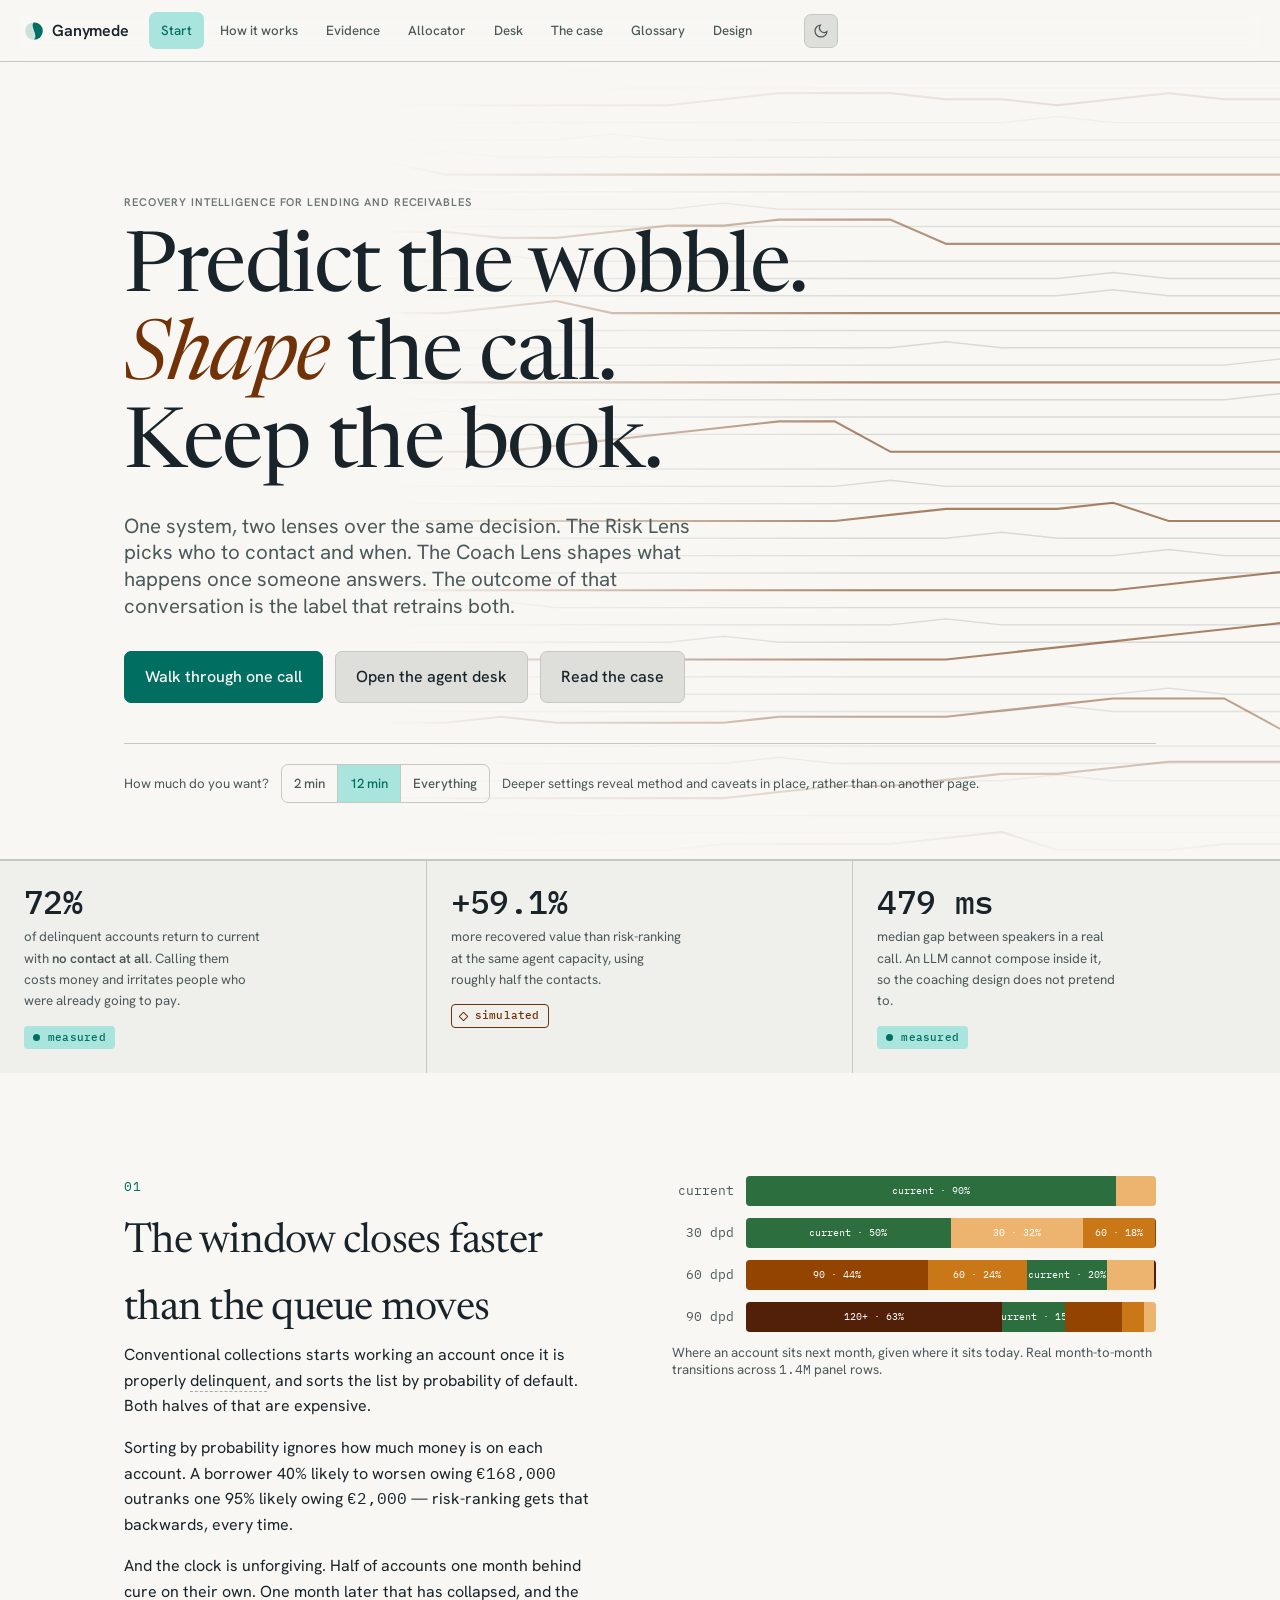
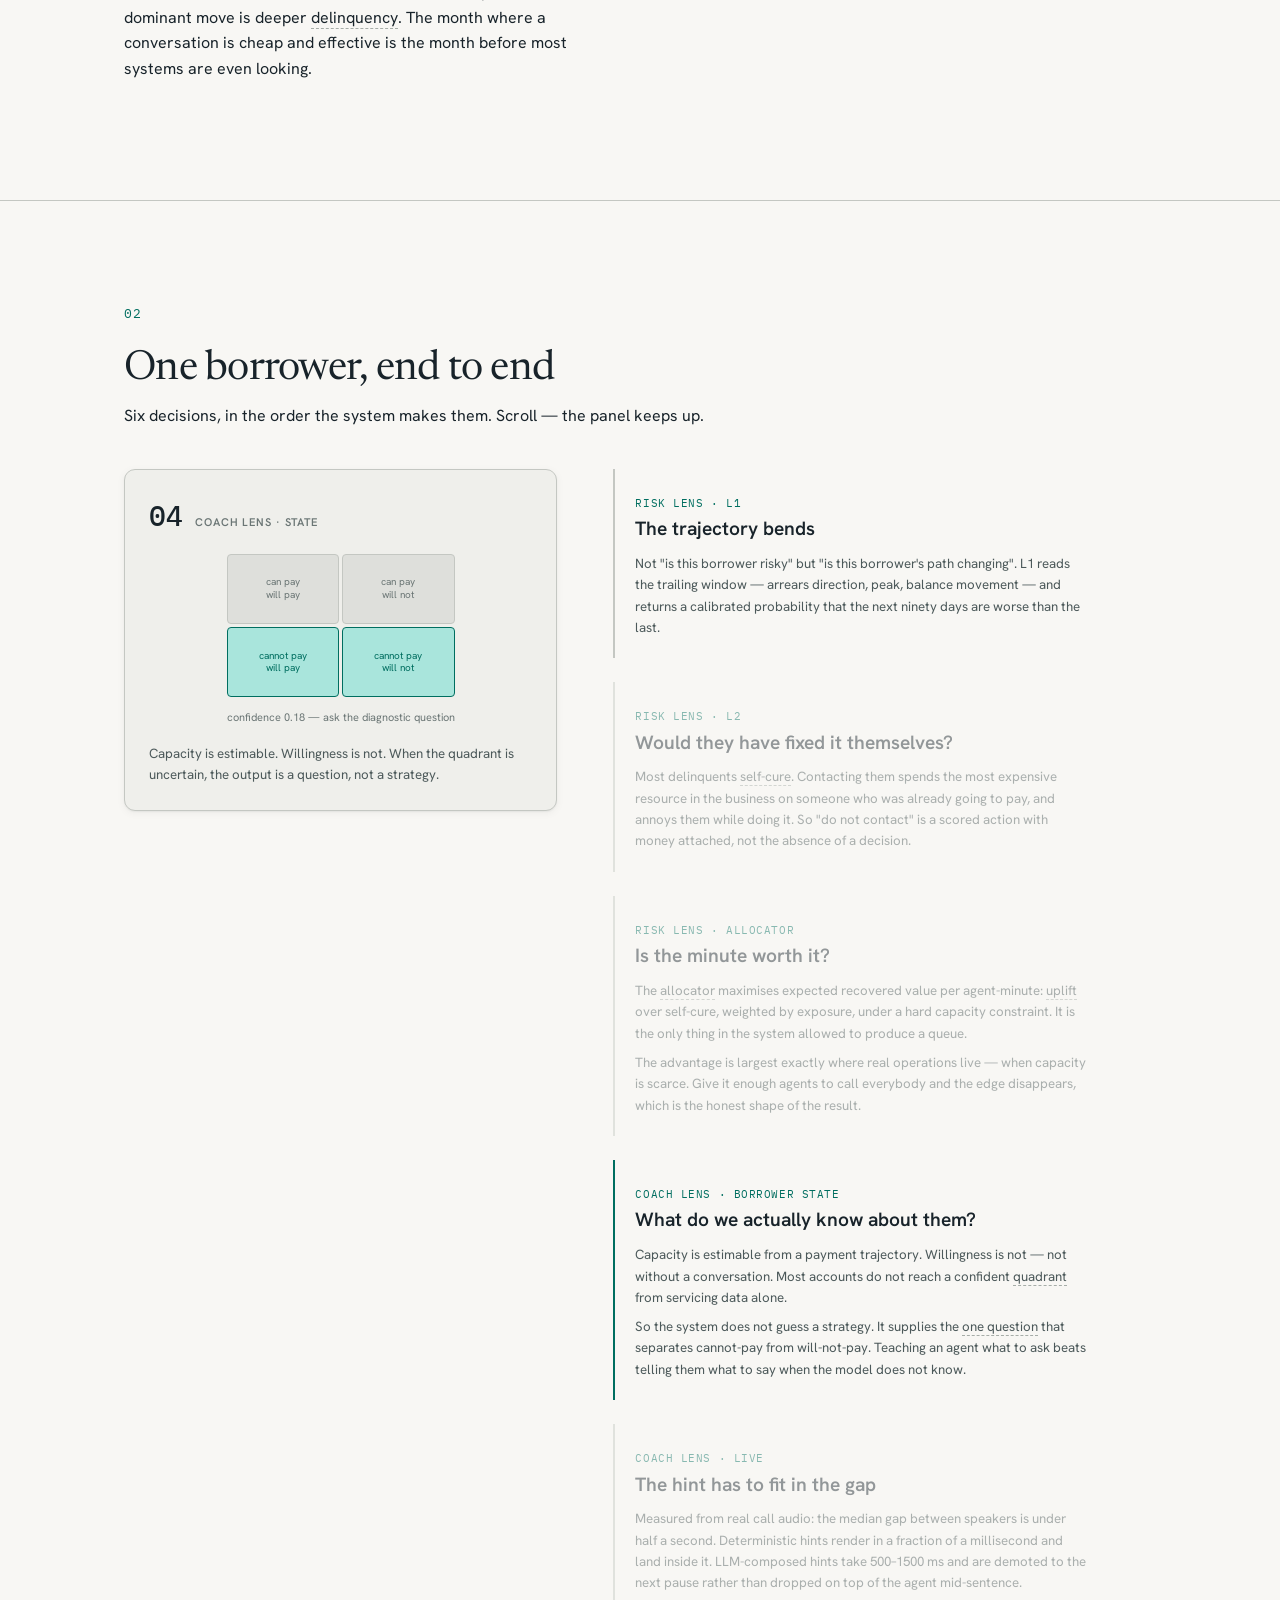
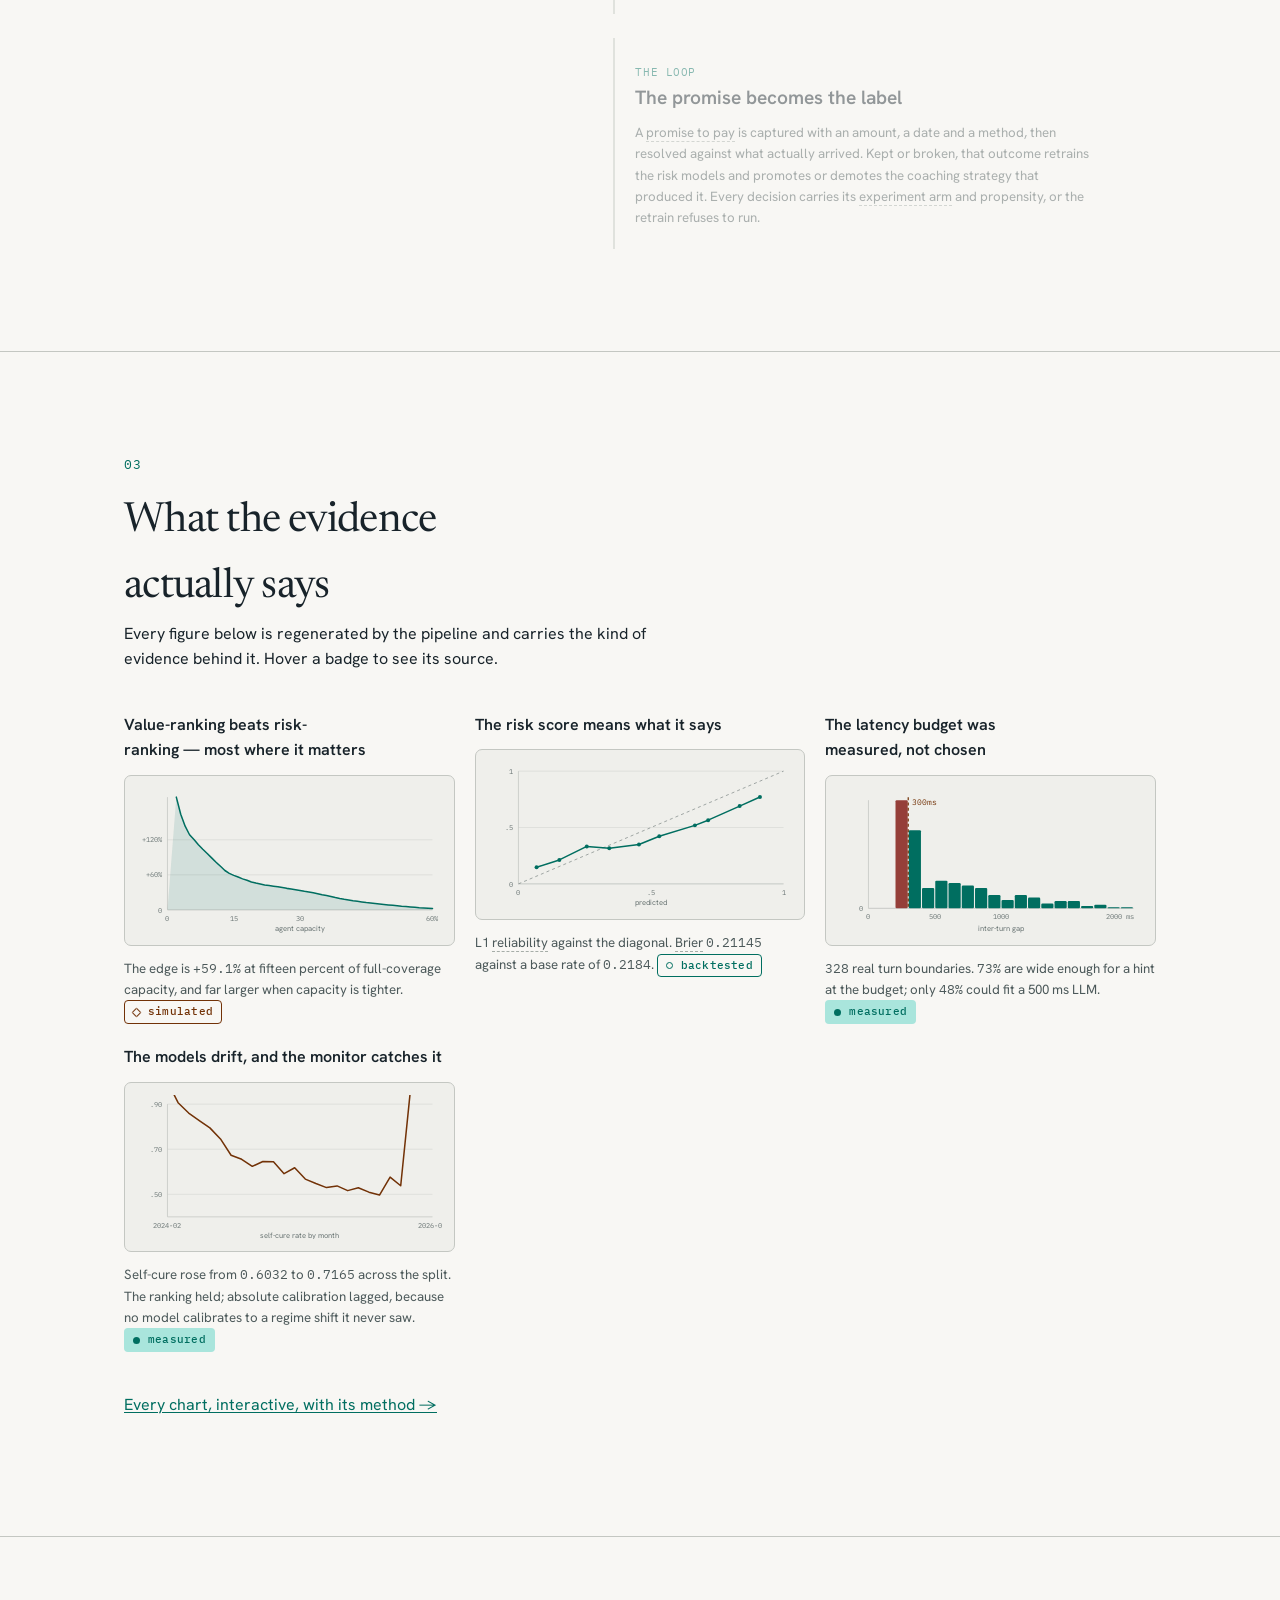
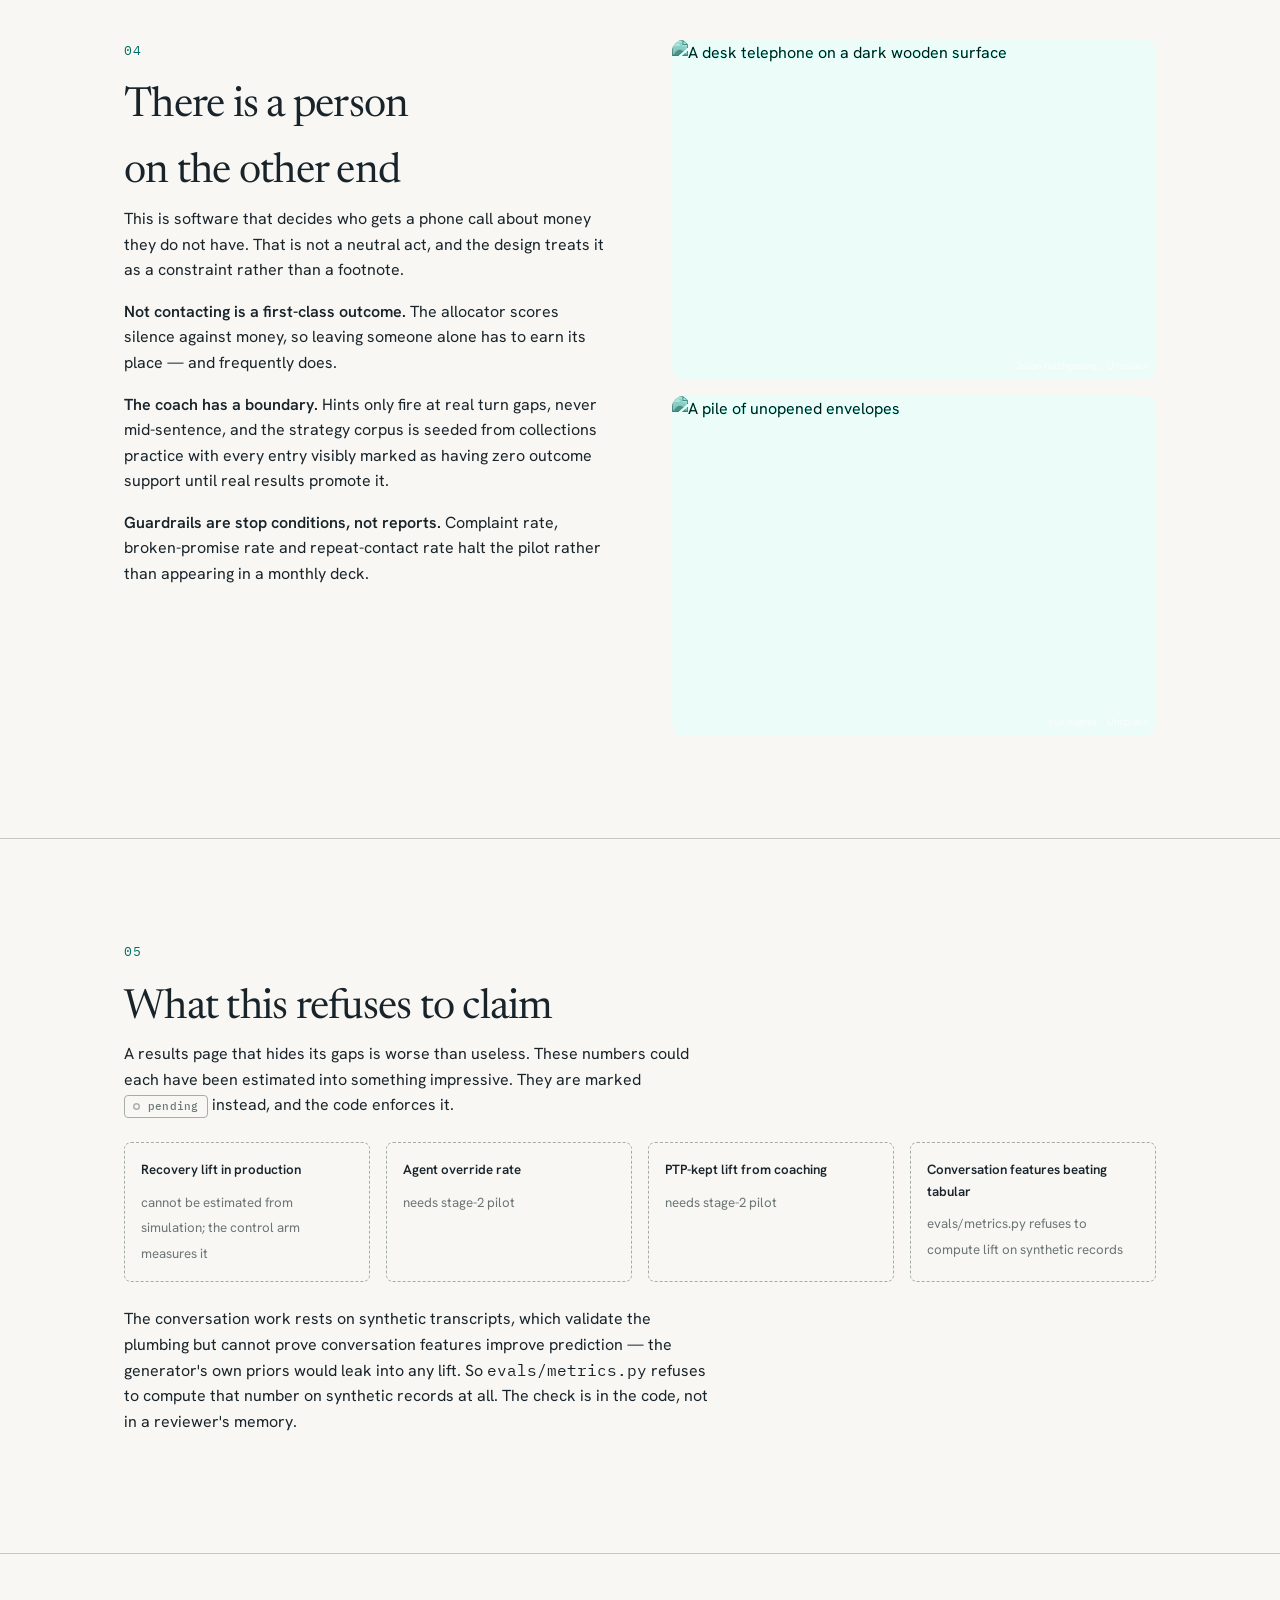
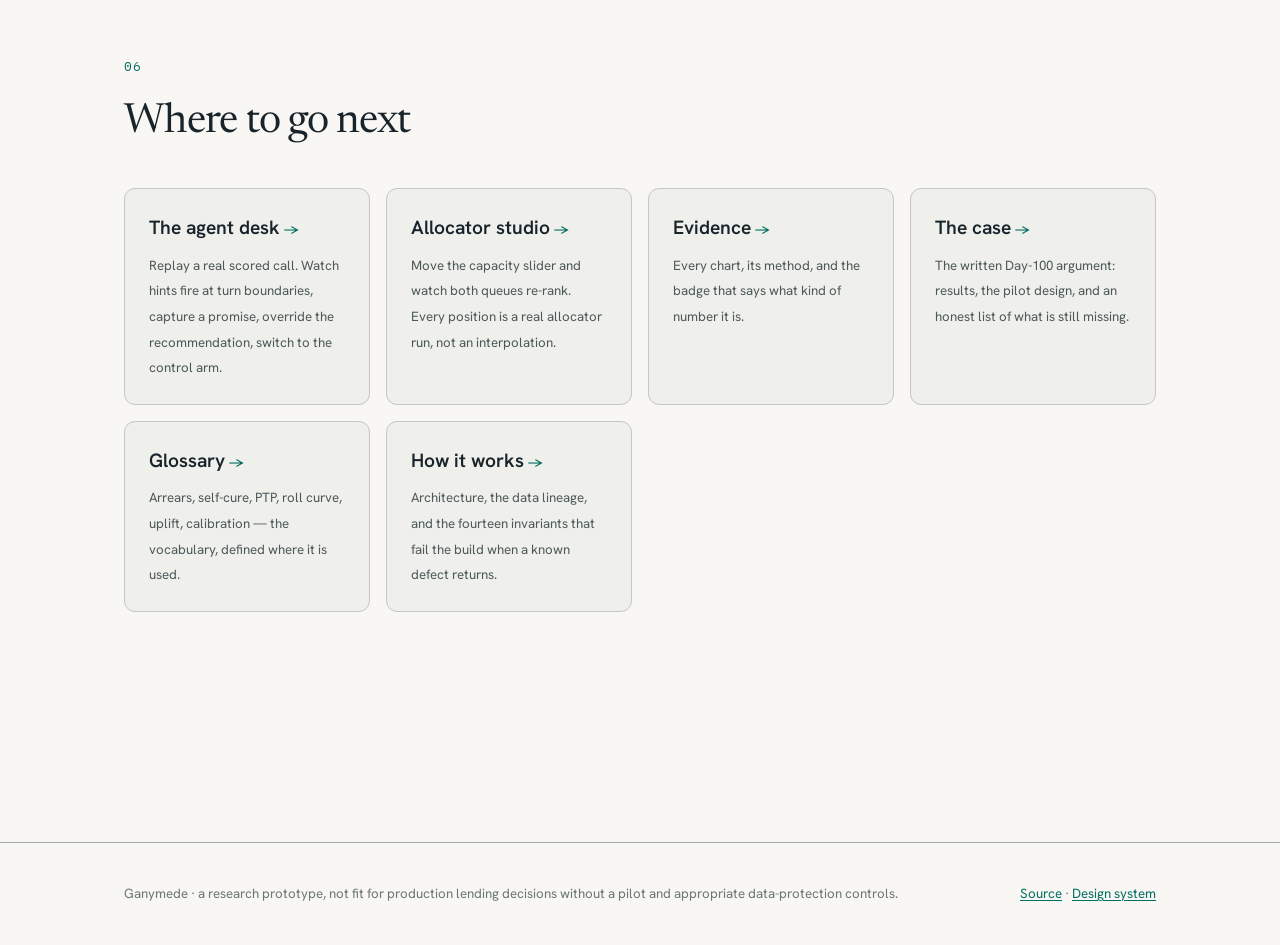
==== site/index.html @ f67271d8 "Build the home page and re-set the case on the system index.html is new: the argument, a six-step wa" ====
<!doctype html>
<html lang="en" data-depth="2">
<head>
<meta charset="utf-8">
<meta name="viewport" content="width=device-width,initial-scale=1">
<title>Ganymede — Recovery Intelligence</title>
<meta name="description" content="One system, two lenses over the same decision: which delinquent borrower to call, and what to say once the call starts. Every number on this site is generated by the pipeline and labelled with the evidence behind it.">
<link rel="icon" href="assets/logo/favicon.svg" type="image/svg+xml">
<meta property="og:title" content="Ganymede — Recovery Intelligence">
<meta property="og:description" content="Predict the wobble. Shape the call. Keep the book.">
<meta property="og:type" content="website">
<link rel="preconnect" href="https://fonts.googleapis.com">
<link rel="preconnect" href="https://fonts.gstatic.com" crossorigin>
<link rel="stylesheet" href="https://fonts.googleapis.com/css2?family=Hanken+Grotesk:wght@400;500;600;700&family=Newsreader:ital,wght@0,400;0,500;1,400&family=IBM+Plex+Mono:wght@400;500;600&display=swap">
<link rel="stylesheet" href="assets/tokens.css">
<link rel="stylesheet" href="assets/base.css">
<link rel="stylesheet" href="assets/components.css">
<script>
  try {
    var t = localStorage.getItem('gm-theme');
    if (t) document.documentElement.setAttribute('data-theme', t);
    var d = localStorage.getItem('gm-depth');
    if (d) document.documentElement.setAttribute('data-depth', d);
  } catch (e) {}
</script>
<style>
  /* ---- hero ------------------------------------------------------------ */
  .hero { position: relative; overflow: hidden; border-bottom: 1px solid var(--line); }
  .hero .field {
    position: absolute; inset: 0; pointer-events: none;
    /* The headline column stays clear: the field only resolves to the right of
       the text, and fades at both ends so it reads as ground, not as a chart. */
    mask-image:
      linear-gradient(to right, transparent 0%, transparent 30%, #000 68%, #000 100%),
      linear-gradient(to bottom, transparent 0%, #000 26%, #000 74%, transparent 100%);
    -webkit-mask-image:
      linear-gradient(to right, transparent 0%, transparent 30%, #000 68%, #000 100%),
      linear-gradient(to bottom, transparent 0%, #000 26%, #000 74%, transparent 100%);
    mask-composite: intersect;
    -webkit-mask-composite: source-in;
  }
  @media (max-width: 820px) {
    .hero .field {
      mask-image: linear-gradient(to bottom, transparent, #000 60%, transparent 100%);
      -webkit-mask-image: linear-gradient(to bottom, transparent, #000 60%, transparent 100%);
      opacity: .6;
    }
  }
  .hero .field svg { width: 100%; height: 100%; }
  .hero-inner {
    position: relative; max-width: 1080px; margin: 0 auto;
    padding: clamp(64px, 11vw, 132px) var(--s-6) var(--s-9);
  }
  .hero h1 {
    font-size: clamp(2.6rem, 7.2vw, 5.2rem); margin: var(--s-4) 0 var(--s-5);
    max-width: 15ch;
  }
  .hero .lede { font-size: clamp(1.05rem, 2vw, 1.28rem); max-width: 56ch; }
  .hero-cta { display: flex; gap: var(--s-3); flex-wrap: wrap; margin-top: var(--s-7); }
  .hero-cta .btn { padding: var(--s-3) var(--s-5); font-size: var(--fs-0); }

  .depthbar {
    display: flex; align-items: center; gap: var(--s-3); flex-wrap: wrap;
    margin-top: var(--s-8); padding-top: var(--s-5); border-top: 1px solid var(--line);
  }
  .depthbar span { font-size: var(--fs--1); color: var(--muted); }

  /* ---- figure strip ---------------------------------------------------- */
  .figstrip {
    display: grid; grid-template-columns: repeat(auto-fit, minmax(210px, 1fr));
    gap: 0; border-top: 1px solid var(--line); background: var(--surface);
  }
  .figstrip > div { padding: var(--s-6); border-right: 1px solid var(--line); }
  .figstrip > div:last-child { border-right: 0; }
  .figstrip b {
    display: block; font-family: var(--font-mono); font-size: var(--fs-4);
    font-weight: 500; letter-spacing: var(--tracking-tight); line-height: 1;
  }
  .figstrip .cap { display: block; font-size: var(--fs--1); color: var(--muted); margin-top: var(--s-2); max-width: 34ch; }
  .figstrip .slot { display: block; margin-top: var(--s-3); }
  .fig-pending { color: var(--faint); font-family: var(--font-ui) !important; font-size: var(--fs-1) !important; font-style: italic; }

  /* ---- sections -------------------------------------------------------- */
  .sec { padding: clamp(56px, 8vw, 104px) 0; border-bottom: 1px solid var(--line); }
  .sec-inner { max-width: 1080px; margin: 0 auto; padding-inline: var(--s-6); }
  .sec h2 {
    font-family: var(--font-display); font-weight: 400;
    font-size: clamp(1.9rem, 3.6vw, 2.6rem); letter-spacing: var(--tracking-tight);
    max-width: 20ch;
  }
  .sec .n {
    display: block; font-family: var(--font-mono); font-size: var(--fs--1);
    color: var(--signal); letter-spacing: .05em; margin-bottom: var(--s-3);
  }
  .two { display: grid; grid-template-columns: minmax(0,1fr) minmax(0,1fr); gap: clamp(24px, 5vw, 64px); align-items: start; }
  @media (max-width: 820px) { .two { grid-template-columns: 1fr; } }

  figure { margin: 0; }
  figcaption { font-size: var(--fs--1); color: var(--muted); margin-top: var(--s-3); line-height: var(--lh-snug); }

  /* ---- roll curve ------------------------------------------------------ */
  .roll { display: flex; flex-direction: column; gap: var(--s-3); }
  .rollrow { display: grid; grid-template-columns: 62px 1fr; gap: var(--s-3); align-items: center; }
  .rollrow .lab { font-family: var(--font-mono); font-size: var(--fs--1); color: var(--muted); text-align: right; }
  .rollbar { display: flex; height: 30px; border-radius: var(--r-1); overflow: hidden; background: var(--surface-2); }
  .rollbar i {
    display: flex; align-items: center; justify-content: center;
    font-family: var(--font-mono); font-size: 10px; font-style: normal; color: #fff;
    min-width: 0; overflow: hidden; white-space: nowrap;
  }

  /* ---- walkthrough ----------------------------------------------------- */
  .walk { display: grid; grid-template-columns: minmax(0, 42%) minmax(0, 58%); gap: clamp(24px, 5vw, 56px); align-items: start; }
  @media (max-width: 900px) { .walk { grid-template-columns: 1fr; } }
  .walk-steps { display: flex; flex-direction: column; gap: var(--s-6); }
  .step {
    border-left: 2px solid var(--line); padding: var(--s-5) 0 var(--s-5) var(--s-5);
    opacity: .45; transition: opacity var(--dur) var(--ease-out), border-color var(--dur) var(--ease-out);
  }
  .step[data-active] { opacity: 1; border-left-color: var(--signal); }
  .step h3 { font-size: var(--fs-1); font-weight: 600; margin-bottom: var(--s-2); }
  .step .who { font-family: var(--font-mono); font-size: var(--fs--2); color: var(--signal); letter-spacing: .05em; text-transform: uppercase; }
  .step p { margin: var(--s-2) 0 0; font-size: var(--fs--1); color: var(--muted); }

  .walk-stage { position: sticky; top: 84px; }
  @media (max-width: 900px) { .walk-stage { position: static; margin-bottom: var(--s-6); } }
  .stagecard {
    background: var(--surface); border: 1px solid var(--line); border-radius: var(--r-3);
    padding: var(--s-6); min-height: 330px; box-shadow: var(--shadow-2);
    display: flex; flex-direction: column; gap: var(--s-4);
  }
  .stagecard .head { display: flex; align-items: baseline; gap: var(--s-3); }
  .stagecard .head b { font-family: var(--font-mono); font-size: var(--fs-3); font-weight: 500; }
  .stagecard .body { font-size: var(--fs--1); color: var(--muted); line-height: var(--lh-normal); }
  .stagevis { flex: 1; display: flex; align-items: center; justify-content: center; min-height: 130px; }

  .quad { display: grid; grid-template-columns: repeat(2, 1fr); gap: 3px; width: 100%; max-width: 260px; }
  .quad div {
    aspect-ratio: 1.6; border-radius: var(--r-1); background: var(--surface-2);
    border: 1px solid var(--line); display: flex; align-items: center; justify-content: center;
    font-size: 10px; color: var(--faint); text-align: center; padding: 4px; line-height: 1.25;
  }
  .quad div.lit { border-color: var(--signal); color: var(--signal); background: var(--signal-quiet); }

  .hintdemo { width: 100%; }
  .hintdemo .bar { height: 8px; border-radius: 99px; background: var(--surface-2); overflow: hidden; display: flex; }
  .hintdemo .bar i { display: block; height: 100%; }
  .hintdemo .legend { display: flex; justify-content: space-between; font-family: var(--font-mono); font-size: 10px; color: var(--faint); margin-top: 6px; }

  /* ---- evidence cards -------------------------------------------------- */
  .findings { display: grid; grid-template-columns: repeat(auto-fit, minmax(290px, 1fr)); gap: var(--s-5); margin-top: var(--s-8); }
  .finding { display: flex; flex-direction: column; gap: var(--s-3); }
  .finding h3 { font-size: var(--fs-0); font-weight: 600; }
  .finding p { font-size: var(--fs--1); color: var(--muted); margin: 0; }
  .finding .viz { background: var(--surface); border: 1px solid var(--line); border-radius: var(--r-2); padding: var(--s-3); }

  /* ---- photo bands ----------------------------------------------------- */
  .band { position: relative; overflow: hidden; border-radius: var(--r-3); }
  .band img { width: 100%; height: clamp(200px, 32vw, 340px); object-fit: cover; filter: grayscale(1) contrast(1.12) brightness(.82); }
  .band::after {
    content: ""; position: absolute; inset: 0; background: var(--signal);
    mix-blend-mode: color; opacity: .62; pointer-events: none;
  }
  .band .cred {
    position: absolute; right: 8px; bottom: 6px; z-index: 2;
    font-size: 10px; color: rgba(255,255,255,.72); text-decoration: none;
  }
  .band .cred:hover { color: #fff; }

  /* ---- pending table --------------------------------------------------- */
  .pending-list { display: grid; grid-template-columns: repeat(auto-fit, minmax(240px, 1fr)); gap: var(--s-4); margin-top: var(--s-6); }
  .pending-list div {
    border: 1px dashed var(--line-strong); border-radius: var(--r-2); padding: var(--s-4);
  }
  .pending-list b { display: block; font-size: var(--fs--1); font-weight: 600; margin-bottom: var(--s-2); }
  .pending-list span { font-size: var(--fs--1); color: var(--faint); }

  /* ---- exits ----------------------------------------------------------- */
  .exits { display: grid; grid-template-columns: repeat(auto-fit, minmax(230px, 1fr)); gap: var(--s-4); }
  .exit {
    display: block; text-decoration: none; color: inherit;
    border: 1px solid var(--line); border-radius: var(--r-3); padding: var(--s-6);
    background: var(--surface);
    transition: border-color var(--dur-fast) var(--ease-out), transform var(--dur-fast) var(--ease-out);
  }
  .exit:hover { border-color: var(--signal); transform: translateY(-2px); }
  .exit b { display: block; font-size: var(--fs-1); font-weight: 600; margin-bottom: var(--s-2); }
  .exit span { font-size: var(--fs--1); color: var(--muted); }
  .exit .arrow { color: var(--signal); margin-left: 4px; }
</style>
</head>
<body>
<a class="skip" href="#main">Skip to content</a>

<nav class="topnav">
  <a class="brand" href="index.html">
    <svg viewBox="0 0 32 32" aria-hidden="true" style="color:var(--signal)">
      <defs><clipPath id="nav-d"><circle cx="16" cy="16" r="14"/></clipPath></defs>
      <circle cx="16" cy="16" r="14" fill="currentColor" opacity=".18"/>
      <path d="M16 2C8.4 8.6 23.6 21.4 16 30L31 30L31 2Z" clip-path="url(#nav-d)" fill="currentColor"/>
    </svg>
    Ganymede
  </a>
  <div class="navlinks">
    <a href="index.html">Start</a>
    <a href="system.html">How it works</a>
    <a href="evidence.html">Evidence</a>
    <a href="queue.html">Allocator</a>
    <a href="desk.html">Desk</a>
    <a href="case.html">The case</a>
    <a href="glossary.html">Glossary</a>
    <a href="design.html">Design</a>
  </div>
  <span class="spacer"></span>
  <button class="themebtn" data-theme-btn aria-label="Toggle theme">
    <svg viewBox="0 0 24 24" fill="none" stroke="currentColor" stroke-width="1.8" aria-hidden="true">
      <path d="M21 12.8A9 9 0 1 1 11.2 3a7 7 0 0 0 9.8 9.8Z"/>
    </svg>
  </button>
  <button class="themebtn navtoggle" data-nav-toggle aria-expanded="false" aria-label="Open menu">
    <svg viewBox="0 0 24 24" fill="none" stroke="currentColor" stroke-width="1.9" aria-hidden="true">
      <path d="M4 7h16M4 12h16M4 17h16"/>
    </svg>
  </button>
</nav>

<main id="main">

<!-- ==================== HERO ==================== -->
<header class="hero">
  <div class="field" id="field"></div>
  <div class="hero-inner">
    <p class="eyebrow">Recovery intelligence for lending and receivables</p>
    <h1 class="display">Predict the wobble. <em>Shape</em> the call. Keep the book.</h1>
    <p class="lede">One system, two lenses over the same decision. The Risk Lens picks who to
      contact and when. The Coach Lens shapes what happens once someone answers. The outcome of
      that conversation is the label that retrains both.</p>

    <div class="hero-cta">
      <a class="btn btn-primary" href="#walkthrough">Walk through one call</a>
      <a class="btn" href="desk.html">Open the agent desk</a>
      <a class="btn" href="case.html">Read the case</a>
    </div>

    <div class="depthbar">
      <span>How much do you want?</span>
      <div class="seg" role="group" aria-label="Reading depth">
        <button data-depth-btn="1" aria-pressed="false">2 min</button>
        <button data-depth-btn="2" aria-pressed="true">12 min</button>
        <button data-depth-btn="3" aria-pressed="false">Everything</button>
      </div>
      <span data-tier="2">Deeper settings reveal method and caveats in place, rather than on another page.</span>
    </div>
  </div>
</header>

<div class="figstrip">
  <div>
    <b data-fig="risk:models.L2_selfcure.base_rate" data-fig-format="pct01">—</b>
    <span class="cap">of delinquent accounts return to current with <strong>no contact at all</strong>.
      Calling them costs money and irritates people who were already going to pay.</span>
    <span class="slot" data-badge-slot></span>
  </div>
  <div>
    <b data-fig="allocator:headline.lift_pct" data-fig-format="signed">—</b>
    <span class="cap">more recovered value than risk-ranking at the same agent capacity,
      using roughly half the contacts.</span>
    <span class="slot" data-badge-slot></span>
  </div>
  <div>
    <b data-fig="audio:gap_p50_ms" data-fig-format="ms">—</b>
    <span class="cap">median gap between speakers in a real call. An LLM cannot compose inside it,
      so the coaching design does not pretend to.</span>
    <span class="slot" data-badge-slot></span>
  </div>
</div>

<!-- ==================== 01 PROBLEM ==================== -->
<section class="sec">
  <div class="sec-inner">
    <div class="two">
      <div>
        <h2><span class="n">01</span>The window closes faster than the queue moves</h2>
        <p>Conventional collections starts working an account once it is properly
          <span data-term="delinquency-bucket">delinquent</span>, and sorts the list by
          probability of default. Both halves of that are expensive.</p>
        <p>Sorting by probability ignores how much money is on each account. A borrower 40%
          likely to worsen owing <span class="mono">€168,000</span> outranks one 95% likely owing
          <span class="mono">€2,000</span> — risk-ranking gets that backwards, every time.</p>
        <p data-tier="2">And the clock is unforgiving. Half of accounts one month behind cure on
          their own. One month later that has collapsed, and the dominant move is deeper
          <span data-term="roll-curve">delinquency</span>. The month where a conversation is cheap
          and effective is the month before most systems are even looking.</p>
        <p data-tier="3">These transition rates are computed from the panel directly — every
          month-to-month move of every loan, not a published industry average.</p>
      </div>
      <figure>
        <div class="roll" id="roll"></div>
        <figcaption>Where an account sits next month, given where it sits today.
          Real month-to-month transitions across
          <span class="mono" data-fig="panel:rows" data-fig-format="compact" data-fig-badge="off">—</span>
          panel rows. <span data-badge-slot></span></figcaption>
      </figure>
    </div>
  </div>
</section>

<!-- ==================== 02 WALKTHROUGH ==================== -->
<section class="sec" id="walkthrough">
  <div class="sec-inner">
    <span class="n">02</span>
    <h2>One borrower, end to end</h2>
    <p style="margin-bottom:var(--s-8)">Six decisions, in the order the system makes them.
      Scroll — the panel keeps up.</p>

    <div class="walk">
      <div class="walk-stage">
        <div class="stagecard" id="stage">
          <div class="head"><b id="stageNum">01</b><span class="eyebrow" id="stageLens">risk lens</span></div>
          <div class="stagevis" id="stageVis"></div>
          <div class="body" id="stageBody"></div>
        </div>
      </div>

      <div class="walk-steps" id="steps">
        <article class="step" data-step="0">
          <span class="who">Risk Lens · L1</span>
          <h3>The trajectory bends</h3>
          <p>Not "is this borrower risky" but "is this borrower's path changing". L1 reads the
            trailing window — arrears direction, peak, balance movement — and returns a calibrated
            probability that the next ninety days are worse than the last.</p>
          <p data-tier="3">Calibration, not ranking, is the gate: an agent reads the number and
            acts on its face value, so a model that ranks perfectly and is badly calibrated is
            worse than useless here.</p>
        </article>

        <article class="step" data-step="1">
          <span class="who">Risk Lens · L2</span>
          <h3>Would they have fixed it themselves?</h3>
          <p>Most delinquents <span data-term="self-cure">self-cure</span>. Contacting them spends
            the most expensive resource in the business on someone who was already going to pay,
            and annoys them while doing it. So "do not contact" is a scored action with money
            attached, not the absence of a decision.</p>
        </article>

        <article class="step" data-step="2">
          <span class="who">Risk Lens · allocator</span>
          <h3>Is the minute worth it?</h3>
          <p>The <span data-term="allocator">allocator</span> maximises expected recovered value
            per agent-minute: <span data-term="uplift">uplift</span> over self-cure, weighted by
            exposure, under a hard capacity constraint. It is the only thing in the system allowed
            to produce a queue.</p>
          <p data-tier="2">The advantage is largest exactly where real operations live — when
            capacity is scarce. Give it enough agents to call everybody and the edge disappears,
            which is the honest shape of the result.</p>
        </article>

        <article class="step" data-step="3">
          <span class="who">Coach Lens · borrower state</span>
          <h3>What do we actually know about them?</h3>
          <p>Capacity is estimable from a payment trajectory. Willingness is not — not without a
            conversation. Most accounts do not reach a confident
            <span data-term="capacity-willingness">quadrant</span> from servicing data alone.</p>
          <p data-tier="2">So the system does not guess a strategy. It supplies the
            <span data-term="diagnostic-question">one question</span> that separates cannot-pay
            from will-not-pay. Teaching an agent what to ask beats telling them what to say when
            the model does not know.</p>
        </article>

        <article class="step" data-step="4">
          <span class="who">Coach Lens · live</span>
          <h3>The hint has to fit in the gap</h3>
          <p>Measured from real call audio: the median gap between speakers is under half a
            second. Deterministic hints render in a fraction of a millisecond and land inside it.
            LLM-composed hints take 500–1500 ms and are demoted to the next pause rather than
            dropped on top of the agent mid-sentence.</p>
          <p data-tier="3">The <span data-term="two-tier-hint">two-tier design</span> is not an
            architectural preference. It is what the gap distribution permits.</p>
        </article>

        <article class="step" data-step="5">
          <span class="who">The loop</span>
          <h3>The promise becomes the label</h3>
          <p>A <span data-term="ptp">promise to pay</span> is captured with an amount, a date and
            a method, then resolved against what actually arrived. Kept or broken, that outcome
            retrains the risk models and promotes or demotes the coaching strategy that produced
            it. Every decision carries its <span data-term="experiment-arm">experiment arm</span>
            and propensity, or the retrain refuses to run.</p>
        </article>
      </div>
    </div>
  </div>
</section>

<!-- ==================== 03 EVIDENCE ==================== -->
<section class="sec">
  <div class="sec-inner">
    <span class="n">03</span>
    <h2>What the evidence actually says</h2>
    <p>Every figure below is regenerated by the pipeline and carries the kind of evidence behind
      it. Hover a badge to see its source.</p>

    <div class="findings">
      <div class="finding">
        <h3>Value-ranking beats risk-ranking — most where it matters</h3>
        <div class="viz" id="vizFrontier"></div>
        <p>The edge is <span class="mono" data-fig="allocator:headline.lift_pct" data-fig-format="signed">—</span>
          at fifteen percent of full-coverage capacity, and far larger when capacity is tighter.
          <span data-badge-slot></span></p>
      </div>

      <div class="finding">
        <h3>The risk score means what it says</h3>
        <div class="viz" id="vizReliability"></div>
        <p>L1 <span data-term="calibration">reliability</span> against the diagonal.
          <span data-term="brier">Brier</span>
          <span class="mono" data-fig="risk:models.L1_trajectory.brier">—</span>
          against a base rate of
          <span class="mono" data-fig="risk:models.L1_trajectory.brier_base" data-fig-badge="off">—</span>.
          <span data-badge-slot></span></p>
      </div>

      <div class="finding">
        <h3>The latency budget was measured, not chosen</h3>
        <div class="viz" id="vizGaps"></div>
        <p><span class="mono" data-fig="audio:n_gaps">—</span> real turn
          boundaries. <span class="mono" data-fig="audio:share_gaps_fitting_budget" data-fig-format="pct01" data-fig-badge="off">—</span>
          are wide enough for a hint at the budget; only
          <span class="mono" data-fig="audio:share_gaps_fitting_llm" data-fig-format="pct01" data-fig-badge="off">—</span>
          could fit a 500 ms LLM. <span data-badge-slot></span></p>
      </div>

      <div class="finding">
        <h3>The models drift, and the monitor catches it</h3>
        <div class="viz" id="vizDrift"></div>
        <p>Self-cure rose from
          <span class="mono" data-fig="risk:drift.self_cure_train">—</span> to
          <span class="mono" data-fig="risk:drift.self_cure_test" data-fig-badge="off">—</span>
          across the split. The ranking held; absolute calibration lagged, because no model
          calibrates to a regime shift it never saw. <span data-badge-slot></span></p>
      </div>
    </div>

    <p style="margin-top:var(--s-8)"><a href="evidence.html">Every chart, interactive, with its
      method &rarr;</a></p>
  </div>
</section>

<!-- ==================== 04 HUMAN ==================== -->
<section class="sec">
  <div class="sec-inner">
    <div class="two">
      <div>
        <h2><span class="n">04</span>There is a person on the other end</h2>
        <p>This is software that decides who gets a phone call about money they do not have. That
          is not a neutral act, and the design treats it as a constraint rather than a footnote.</p>
        <p><strong>Not contacting is a first-class outcome.</strong> The allocator scores silence
          against money, so leaving someone alone has to earn its place — and frequently does.</p>
        <p data-tier="2"><strong>The coach has a boundary.</strong> Hints only fire at real turn
          gaps, never mid-sentence, and the strategy corpus is seeded from collections practice
          with every entry visibly marked as having zero outcome support until real results
          promote it.</p>
        <p data-tier="2"><strong>Guardrails are stop conditions, not reports.</strong> Complaint
          rate, broken-promise rate and repeat-contact rate halt the pilot rather than appearing
          in a monthly deck.</p>
      </div>
      <div class="stack" style="--flow:var(--s-4)">
        <figure class="band">
          <img loading="lazy" alt="A desk telephone on a dark wooden surface"
               src="https://images.unsplash.com/photo-1587560699334-bea93391dcef?crop=entropy&cs=tinysrgb&fit=max&fm=jpg&q=80&w=1080">
          <a class="cred" href="https://unsplash.com/photos/Dkn8-zPIbwo" target="_blank" rel="noopener">Julian Hochgesang / Unsplash</a>
        </figure>
        <figure class="band" data-tier="2">
          <img loading="lazy" alt="A pile of unopened envelopes"
               src="https://images.unsplash.com/photo-1559057287-ce0f595679a8?crop=entropy&cs=tinysrgb&fit=max&fm=jpg&q=80&w=1080">
          <a class="cred" href="https://unsplash.com/photos/toQNPpuDuwI" target="_blank" rel="noopener">sue hughes / Unsplash</a>
        </figure>
      </div>
    </div>
  </div>
</section>

<!-- ==================== 05 REFUSALS ==================== -->
<section class="sec">
  <div class="sec-inner">
    <span class="n">05</span>
    <h2>What this refuses to claim</h2>
    <p>A results page that hides its gaps is worse than useless. These numbers could each have
      been estimated into something impressive. They are marked
      <span class="badge badge-pending">pending</span> instead, and the code enforces it.</p>
    <div class="pending-list" id="pending"></div>
    <p data-tier="2" style="margin-top:var(--s-6)">The conversation work rests on synthetic
      transcripts, which validate the plumbing but cannot prove conversation features improve
      prediction — the generator's own priors would leak into any lift. So
      <code class="mono">evals/metrics.py</code> refuses to compute that number on synthetic
      records at all. The check is in the code, not in a reviewer's memory.</p>
  </div>
</section>

<!-- ==================== EXITS ==================== -->
<section class="sec" style="border-bottom:0">
  <div class="sec-inner">
    <span class="n">06</span>
    <h2 style="margin-bottom:var(--s-7)">Where to go next</h2>
    <div class="exits">
      <a class="exit" href="desk.html"><b>The agent desk<span class="arrow">&rarr;</span></b>
        <span>Replay a real scored call. Watch hints fire at turn boundaries, capture a promise,
          override the recommendation, switch to the control arm.</span></a>
      <a class="exit" href="queue.html"><b>Allocator studio<span class="arrow">&rarr;</span></b>
        <span>Move the capacity slider and watch both queues re-rank. Every position is a real
          allocator run, not an interpolation.</span></a>
      <a class="exit" href="evidence.html"><b>Evidence<span class="arrow">&rarr;</span></b>
        <span>Every chart, its method, and the badge that says what kind of number it is.</span></a>
      <a class="exit" href="case.html"><b>The case<span class="arrow">&rarr;</span></b>
        <span>The written Day-100 argument: results, the pilot design, and an honest list of what
          is still missing.</span></a>
      <a class="exit" href="glossary.html"><b>Glossary<span class="arrow">&rarr;</span></b>
        <span>Arrears, self-cure, PTP, roll curve, uplift, calibration — the vocabulary, defined
          where it is used.</span></a>
      <a class="exit" href="system.html"><b>How it works<span class="arrow">&rarr;</span></b>
        <span>Architecture, the data lineage, and the fourteen invariants that fail the build when
          a known defect returns.</span></a>
    </div>
  </div>
</section>
</main>

<footer class="site">
  <div class="sec-inner row" style="flex-wrap:wrap;gap:var(--s-5)">
    <div>Ganymede · a research prototype, not fit for production lending decisions without a
      pilot and appropriate data-protection controls.</div>
    <span class="spacer"></span>
    <div><a href="https://github.com/kandulanikhilvarma/ganymede">Source</a> ·
      <a href="design.html">Design system</a></div>
  </div>
</footer>

<script type="module" src="assets/js/site.js"></script>
<script type="module">
import { resolveFigures, loadFile } from './assets/js/figures.js';
import { lineChart, barChart, trajectoryField, loadData, el } from './assets/js/charts.js';

resolveFigures();

/* ---- hero field ---- */
loadData('trajectories').then(t => {
  trajectoryField(document.getElementById('field'), {
    quiet: t.quiet, bending: t.bending, maxBucket: 6,
  });
}).catch(() => {});

/* ---- roll curve ---- */
loadData('panel').then(p => {
  const node = document.getElementById('roll');
  const COLOUR = {
    current: 'var(--kept)', '30': 'var(--risk-30)', '60': 'var(--risk-50)',
    '90': 'var(--risk-70)', '120+': 'var(--risk-90)',
  };
  const rows = ['current', '30', '60', '90'];
  node.replaceChildren(...rows.map(from => {
    const trans = p.roll_curve.filter(t => t.from === from).sort((a, b) => b.rate - a.rate);
    const bar = document.createElement('div');
    bar.className = 'rollbar';
    trans.forEach(t => {
      const i = document.createElement('i');
      i.style.flex = t.rate;
      i.style.background = COLOUR[t.to];
      i.title = `${from} → ${t.to}: ${(t.rate * 100).toFixed(1)}% (${t.n.toLocaleString('en-GB')} months)`;
      if (t.rate > 0.14) i.textContent = `${t.to} · ${Math.round(t.rate * 100)}%`;
      bar.appendChild(i);
    });
    const row = document.createElement('div');
    row.className = 'rollrow';
    row.innerHTML = `<span class="lab">${from === 'current' ? 'current' : from + ' dpd'}</span>`;
    row.appendChild(bar);
    return row;
  }));
}).catch(() => {});

/* ---- finding charts ---- */
loadData('allocator').then(a => {
  const f = a.frontier;
  lineChart(document.getElementById('vizFrontier'), {
    w: 400, h: 190, pad: { t: 12, r: 12, b: 30, l: 40 },
    series: [{ points: f.map(p => [p.capacity_frac * 100, p.lift_pct]), stroke: 'var(--signal)', fill: 'var(--signal)' }],
    xDomain: [0, 60], yDomain: [0, Math.max(...f.map(p => p.lift_pct))],
    xTicks: [{ v: 0, label: '0' }, { v: 15, label: '15' }, { v: 30, label: '30' }, { v: 60, label: '60%' }],
    yTicks: [{ v: 0, label: '0' }, { v: 60, label: '+60%' }, { v: 120, label: '+120%' }],
    xLabel: 'agent capacity', title: 'Recovered-value lift by capacity',
  });
}).catch(() => {});

loadData('risk').then(r => {
  const rel = r.models.L1_trajectory.reliability;
  lineChart(document.getElementById('vizReliability'), {
    w: 400, h: 190, pad: { t: 12, r: 12, b: 30, l: 40 },
    series: [{ points: rel.map(b => [b.predicted, b.observed]), stroke: 'var(--signal)', dots: true }],
    xDomain: [0, 1], yDomain: [0, 1], diagonal: true,
    xTicks: [{ v: 0, label: '0' }, { v: 0.5, label: '.5' }, { v: 1, label: '1' }],
    yTicks: [{ v: 0, label: '0' }, { v: 0.5, label: '.5' }, { v: 1, label: '1' }],
    xLabel: 'predicted', title: 'L1 reliability curve',
  });

  const m = r.drift.monthly_self_cure;
  lineChart(document.getElementById('vizDrift'), {
    w: 400, h: 190, pad: { t: 12, r: 12, b: 30, l: 40 },
    series: [{ points: m.map((d, i) => [i, d.rate]), stroke: 'var(--predict)' }],
    yDomain: [0.4, 0.9],
    xTicks: [{ v: 0, label: m[0]?.month ?? '' }, { v: m.length - 1, label: m.at(-1)?.month ?? '' }],
    yTicks: [{ v: 0.5, label: '.50' }, { v: 0.7, label: '.70' }, { v: 0.9, label: '.90' }],
    xLabel: 'self-cure rate by month', title: 'Self-cure drift',
  });
}).catch(() => {});

loadData('audio').then(a => {
  const bars = a.histogram.filter(b => b.hi !== null);
  const budgetIdx = bars.findIndex(b => a.budget_ms.value >= b.lo && a.budget_ms.value < b.hi);
  barChart(document.getElementById('vizGaps'), {
    w: 400, h: 190, pad: { t: 16, r: 12, b: 32, l: 40 },
    bars: bars.map(b => ({
      v: b.n, label: `${b.lo}–${b.hi} ms: ${b.n} gaps`,
      colour: b.hi <= a.budget_ms.value ? 'var(--broken)' : 'var(--signal)',
    })),
    yTicks: [{ v: 0, label: '0' }],
    markers: [{ i: budgetIdx < 0 ? 3 : budgetIdx, label: `${a.budget_ms.value}ms` }],
    xTicks: [{ i: 0, label: '0' }, { i: 5, label: '500' }, { i: 10, label: '1000' }, { i: 19, label: '2000 ms' }],
    xLabel: 'inter-turn gap', title: 'Inter-turn gap distribution',
  });
}).catch(() => {});

/* ---- pending ---- */
loadFile('metrics').then(m => {
  const node = document.getElementById('pending');
  node.replaceChildren(...m.rows.filter(r => r.provenance === 'pending').map(r => {
    const d = document.createElement('div');
    d.innerHTML = '<b></b><span></span>';
    d.querySelector('b').textContent = r.label;
    d.querySelector('span').textContent = r.note || r.source;
    return d;
  }));
}).catch(() => {});

/* ---- walkthrough ---- */
const STAGES = [
  { lens: 'risk lens · L1', body: 'A calibrated probability that the next ninety days are worse than the last, with the reason codes that produced it.', vis: 'gauge' },
  { lens: 'risk lens · L2', body: 'Most delinquent accounts return to current with no contact. Scoring that explicitly is what makes silence an option worth choosing.', vis: 'selfcure' },
  { lens: 'risk lens · allocator', body: 'Expected recovered value per agent-minute, under capacity. The advantage is largest when capacity is scarce — which is always.', vis: 'frontier' },
  { lens: 'coach lens · state', body: 'Capacity is estimable. Willingness is not. When the quadrant is uncertain, the output is a question, not a strategy.', vis: 'quad' },
  { lens: 'coach lens · live', body: 'Tier 1 renders in a fraction of a millisecond and lands in the gap. Tier 2 cannot, so it waits for the next pause instead of interrupting.', vis: 'latency' },
  { lens: 'the loop', body: 'Amount, date, method — resolved against what actually arrived. Kept or broken, it retrains both lenses and moves the strategy that produced it.', vis: 'loop' },
];

const stageNum = document.getElementById('stageNum');
const stageLens = document.getElementById('stageLens');
const stageBody = document.getElementById('stageBody');
const stageVis = document.getElementById('stageVis');

const VIS = {
  gauge: () => {
    const p = 0.81, R = 42, C = 2 * Math.PI * R;
    const s = `<svg viewBox="0 0 110 110" width="128" height="128" aria-hidden="true" style="transform:rotate(-90deg)">
      <circle cx="55" cy="55" r="${R}" fill="none" stroke="var(--line)" stroke-width="9"/>
      <circle cx="55" cy="55" r="${R}" fill="none" stroke="var(--risk-80)" stroke-width="9"
        stroke-linecap="round" stroke-dasharray="${p * C} ${C}"/></svg>`;
    return `<div style="position:relative;display:grid;place-items:center">${s}
      <div style="position:absolute;text-align:center">
        <b class="mono" style="font-size:28px">81</b>
        <div class="eyebrow" style="font-size:9px">p(worsen)</div></div></div>`;
  },
  selfcure: () => {
    const cells = Array.from({ length: 100 }, (_, i) =>
      `<i style="display:block;width:9px;height:9px;border-radius:2px;background:${i < 72 ? 'var(--kept)' : 'var(--predict)'};opacity:${i < 72 ? .55 : 1}"></i>`).join('');
    return `<div><div style="display:grid;grid-template-columns:repeat(20,9px);gap:3px">${cells}</div>
      <p style="margin:12px 0 0;font-size:11px;color:var(--faint);font-family:var(--font-mono)">
      72 of 100 cure without contact</p></div>`;
  },
  frontier: () => '<div id="miniFrontier" style="width:100%"></div>',
  quad: () => `<div><div class="quad">
      <div>can pay<br>will pay</div><div>can pay<br>will not</div>
      <div class="lit">cannot pay<br>will pay</div><div class="lit">cannot pay<br>will not</div></div>
    <p style="margin:12px 0 0;font-size:11px;color:var(--faint)">confidence 0.18 — ask the diagnostic question</p></div>`,
  latency: () => `<div class="hintdemo">
      <div class="bar"><i style="width:0.4%;background:var(--kept)"></i><i style="width:99.6%;background:var(--surface-2)"></i></div>
      <div class="legend"><span>tier 1 · 0.04 ms</span><span>300 ms budget</span></div>
      <div class="bar" style="margin-top:14px"><i style="width:100%;background:var(--predict)"></i></div>
      <div class="legend"><span>tier 2 · ~1200 ms</span><span>demoted to next pause</span></div>
    </div>`,
  loop: () => `<div style="width:100%;max-width:280px">
      <div style="display:flex;align-items:center;gap:8px;font-size:11px;font-family:var(--font-mono);color:var(--muted);flex-wrap:wrap">
        <span style="padding:4px 8px;border:1px solid var(--line);border-radius:5px">promise</span>&rarr;
        <span style="padding:4px 8px;border:1px solid var(--line);border-radius:5px">payment</span>&rarr;
        <span style="padding:4px 8px;border:1px solid var(--kept);color:var(--kept);border-radius:5px">kept</span>
      </div>
      <div style="margin-top:12px;font-size:11px;color:var(--faint)">retrains L1 · L4 · promotes the strategy</div>
    </div>`,
};

function setStage(i) {
  const s = STAGES[i];
  stageNum.textContent = String(i + 1).padStart(2, '0');
  stageLens.textContent = s.lens;
  stageBody.textContent = s.body;
  stageVis.innerHTML = VIS[s.vis]();
  if (s.vis === 'frontier') {
    loadData('allocator').then(a => {
      const node = document.getElementById('miniFrontier');
      if (!node) return;
      lineChart(node, {
        w: 320, h: 150, pad: { t: 10, r: 10, b: 26, l: 34 },
        series: [
          { points: a.frontier.map(p => [p.capacity_frac * 100, p.allocator_value]), stroke: 'var(--signal)' },
          { points: a.frontier.map(p => [p.capacity_frac * 100, p.risk_ranking_value]), stroke: 'var(--faint)', dashed: true },
        ],
        xTicks: [{ v: 2, label: '2%' }, { v: 30, label: '30%' }, { v: 60, label: '60%' }],
        yTicks: [], xLabel: 'recovered value vs capacity',
      });
    }).catch(() => {});
  }
}
setStage(0);

const steps = [...document.querySelectorAll('.step')];
if ('IntersectionObserver' in window) {
  const io = new IntersectionObserver(entries => {
    const vis = entries.filter(e => e.isIntersecting)
      .sort((a, b) => a.boundingClientRect.top - b.boundingClientRect.top)[0];
    if (!vis) return;
    steps.forEach(s => s.removeAttribute('data-active'));
    vis.target.setAttribute('data-active', '');
    setStage(+vis.target.dataset.step);
  }, { rootMargin: '-30% 0px -45% 0px', threshold: 0 });
  steps.forEach(s => io.observe(s));
} else {
  steps.forEach(s => s.setAttribute('data-active', ''));
}
</script>
</body>
</html>
---- site/assets/tokens.css ----
/* Ganymede design tokens.
 * GENERATED by scripts/gen_palette.py -- do not edit by hand.
 * Ramps are built in OKLCH for perceptually even steps; every pair in the
 * script's GATES list is contrast-verified on generation.
 */

:root {
  /* ---- ramps ----------------------------------------------------------- */
  --ice-50:#e8faf8;
  --ice-100:#d1f3ee;
  --ice-200:#a9e5dc;
  --ice-300:#7cd2c5;
  --ice-400:#4cbcac;
  --ice-500:#16a493;
  --ice-600:#008a7a;
  --ice-700:#006e60;
  --ice-800:#075348;
  --ice-900:#083931;
  --ice-950:#062822;

  --ember-50:#fdf5e4;
  --ember-100:#fae8ca;
  --ember-200:#f4d19f;
  --ember-300:#ecb46f;
  --ember-400:#dd9443;
  --ember-500:#ca7718;
  --ember-600:#b15d00;
  --ember-700:#934500;
  --ember-800:#723207;
  --ember-900:#522008;
  --ember-950:#3c1407;

  --kept-50:#ebfbef;
  --kept-100:#d7f3df;
  --kept-200:#b5e5c2;
  --kept-300:#90d2a3;
  --kept-400:#6bbb83;
  --kept-500:#4ca367;
  --kept-600:#388951;
  --kept-700:#2d6e3f;
  --kept-800:#22532e;
  --kept-900:#17391f;
  --kept-950:#0f2914;

  --broken-50:#fff1ed;
  --broken-100:#ffe1da;
  --broken-200:#ffc6bb;
  --broken-300:#f9a79a;
  --broken-400:#ea8779;
  --broken-500:#d5695d;
  --broken-600:#b85249;
  --broken-700:#953f39;
  --broken-800:#732e2a;
  --broken-900:#511f1d;
  --broken-950:#3b1413;

  --slate-50:#f8f7f4;
  --slate-100:#efefeb;
  --slate-200:#dedfdb;
  --slate-300:#c4c7c2;
  --slate-400:#a6ada8;
  --slate-500:#89928e;
  --slate-600:#6b7675;
  --slate-700:#4c595a;
  --slate-800:#313d42;
  --slate-900:#18232a;
  --slate-950:#0b111a;

  /* ---- risk ramp: p(worsen) by decile. Ember only -- a probability
     never gets red/amber/green, which would invent categories from a scalar. */
  --risk-0:#fdf5e4;
  --risk-10:#fae8ca;
  --risk-20:#f4d19f;
  --risk-30:#ecb46f;
  --risk-40:#dd9443;
  --risk-50:#ca7718;
  --risk-60:#b15d00;
  --risk-70:#934500;
  --risk-80:#723207;
  --risk-90:#522008;
  --risk-100:#3c1407;

  /* ---- type ------------------------------------------------------------ */
  --font-display:"Newsreader",Georgia,"Times New Roman",serif;
  --font-ui:"Hanken Grotesk",system-ui,-apple-system,"Segoe UI",sans-serif;
  --font-mono:"IBM Plex Mono",ui-monospace,"SF Mono",Menlo,monospace;

  /* 1.200 minor third from a 16px base; --fs-0 is body */
  --fs--2:0.694rem; --fs--1:0.833rem; --fs-0:1rem;    --fs-1:1.2rem;
  --fs-2:1.44rem;   --fs-3:1.728rem;  --fs-4:2.074rem; --fs-5:2.488rem;
  --fs-6:2.986rem;  --fs-7:3.583rem;  --fs-8:4.3rem;

  --lh-tight:1.06; --lh-snug:1.3; --lh-normal:1.6; --lh-loose:1.75;
  --tracking-tight:-0.018em; --tracking-normal:0; --tracking-wide:0.08em;

  /* ---- space: 4pt base ------------------------------------------------- */
  --s-1:4px;  --s-2:8px;  --s-3:12px; --s-4:16px; --s-5:20px; --s-6:24px;
  --s-7:32px; --s-8:40px; --s-9:56px; --s-10:72px; --s-11:96px; --s-12:128px;

  /* ---- form ------------------------------------------------------------ */
  --r-1:4px; --r-2:7px; --r-3:11px; --r-4:16px; --r-full:999px;
  --measure:65ch; --measure-tight:52ch;

  /* ---- motion ---------------------------------------------------------- */
  --dur-fast:120ms; --dur:220ms; --dur-slow:420ms;
  --ease-out:cubic-bezier(.2,.8,.2,1);
  --ease-in-out:cubic-bezier(.6,0,.2,1);

}

/* ---- semantic: light ---- */
:root, :root[data-theme="light"] {
  color-scheme:light;
  --ground:#f8f7f4;
  --surface:#efefeb;
  --surface-2:#dedfdb;
  --line:#c4c7c2;
  --line-strong:#a6ada8;
  --text:#18232a;
  --muted:#4c595a;
  --faint:#6b7675;
  --signal:#006e60;
  --signal-strong:#075348;
  --signal-quiet:#a9e5dc;
  --on-signal:#f8f7f4;
  --predict:#723207;
  --predict-quiet:#f4d19f;
  --kept:#2d6e3f;
  --kept-quiet:#b5e5c2;
  --broken:#953f39;
  --broken-quiet:#ffc6bb;
  --focus:#008a7a;
  --shadow-1:0 1px 2px rgba(20,26,40,.06);
  --shadow-2:0 1px 2px rgba(20,26,40,.06),0 2px 8px rgba(20,26,40,.05);
  --shadow-3:0 2px 4px rgba(20,26,40,.06),0 12px 32px rgba(20,26,40,.10);
}

/* ---- semantic: dark ---- */
:root[data-theme="dark"] {
  color-scheme:dark;
  --ground:#0b111a;
  --surface:#18232a;
  --surface-2:#313d42;
  --line:#313d42;
  --line-strong:#4c595a;
  --text:#efefeb;
  --muted:#a6ada8;
  --faint:#89928e;
  --signal:#7cd2c5;
  --signal-strong:#a9e5dc;
  --signal-quiet:#083931;
  --on-signal:#0b111a;
  --predict:#ecb46f;
  --predict-quiet:#522008;
  --kept:#90d2a3;
  --kept-quiet:#17391f;
  --broken:#f9a79a;
  --broken-quiet:#511f1d;
  --focus:#4cbcac;
  --shadow-1:0 1px 2px rgba(0,0,0,.45);
  --shadow-2:0 1px 2px rgba(0,0,0,.4),0 4px 16px rgba(0,0,0,.32);
  --shadow-3:0 2px 6px rgba(0,0,0,.45),0 16px 40px rgba(0,0,0,.42);
}

@media (prefers-color-scheme:dark) {
  :root:not([data-theme="light"]) {
    color-scheme:dark;
    --ground:#0b111a;
    --surface:#18232a;
    --surface-2:#313d42;
    --line:#313d42;
    --line-strong:#4c595a;
    --text:#efefeb;
    --muted:#a6ada8;
    --faint:#89928e;
    --signal:#7cd2c5;
    --signal-strong:#a9e5dc;
    --signal-quiet:#083931;
    --on-signal:#0b111a;
    --predict:#ecb46f;
    --predict-quiet:#522008;
    --kept:#90d2a3;
    --kept-quiet:#17391f;
    --broken:#f9a79a;
    --broken-quiet:#511f1d;
    --focus:#4cbcac;
  --shadow-1:0 1px 2px rgba(0,0,0,.45);
  --shadow-2:0 1px 2px rgba(0,0,0,.4),0 4px 16px rgba(0,0,0,.32);
  --shadow-3:0 2px 6px rgba(0,0,0,.45),0 16px 40px rgba(0,0,0,.42);
  }
}
---- site/assets/base.css ----
/* Ganymede base: reset, type, layout primitives, a11y defaults.
   Nothing here references a raw ramp step -- only the semantic tokens. */

*, *::before, *::after { box-sizing: border-box; }

html { -webkit-text-size-adjust: 100%; scroll-behavior: smooth; }
@media (prefers-reduced-motion: reduce) { html { scroll-behavior: auto; } }

body {
  margin: 0;
  background: var(--ground);
  color: var(--text);
  font-family: var(--font-ui);
  font-size: var(--fs-0);
  line-height: var(--lh-normal);
  -webkit-font-smoothing: antialiased;
  text-rendering: optimizeLegibility;
}

h1, h2, h3, h4 { margin: 0; text-wrap: balance; }
p, ul, ol { margin: 0 0 var(--s-4); }
p { max-width: var(--measure); }
li { margin: var(--s-2) 0; max-width: var(--measure); }
strong { font-weight: 600; }

a { color: var(--signal); text-underline-offset: 2px; text-decoration-thickness: 1px; }
a:hover { color: var(--signal-strong); }

img, svg, video { max-width: 100%; height: auto; display: block; }

button, input, select, textarea { font: inherit; color: inherit; }
button { cursor: pointer; }

/* One focus treatment for the whole site. Never removed, only shaped. */
:focus-visible {
  outline: 2px solid var(--focus);
  outline-offset: 2px;
  border-radius: var(--r-1);
}
:focus:not(:focus-visible) { outline: none; }

.skip {
  position: absolute; left: var(--s-3); top: calc(-1 * var(--s-12)); z-index: 100;
  background: var(--signal); color: var(--on-signal);
  padding: var(--s-3) var(--s-5); border-radius: var(--r-2); font-weight: 600;
  transition: top var(--dur) var(--ease-out);
}
.skip:focus { top: var(--s-3); }

.sr-only {
  position: absolute; width: 1px; height: 1px; padding: 0; margin: -1px;
  overflow: hidden; clip-path: inset(50%); white-space: nowrap;
}

/* ---- type roles -------------------------------------------------------- */
.display {
  font-family: var(--font-display); font-weight: 400;
  line-height: var(--lh-tight); letter-spacing: var(--tracking-tight);
}
.display em { font-style: italic; color: var(--predict); }

.eyebrow {
  font-size: var(--fs--2); letter-spacing: var(--tracking-wide);
  text-transform: uppercase; color: var(--faint); font-weight: 600;
}

.mono { font-family: var(--font-mono); font-variant-numeric: tabular-nums; }
.lede { font-size: var(--fs-1); line-height: var(--lh-snug); color: var(--muted); max-width: 60ch; }

/* ---- layout ------------------------------------------------------------ */
.shell { max-width: 1280px; margin: 0 auto; padding-inline: var(--s-6); }
.prose { max-width: 720px; margin: 0 auto; padding-inline: var(--s-6); }
.stack > * + * { margin-top: var(--flow, var(--s-4)); }
.row { display: flex; align-items: center; gap: var(--s-4); }
.row .spacer { flex: 1; }
.grid { display: grid; gap: var(--s-5); }

hr, .rule { border: 0; border-top: 1px solid var(--line); margin: var(--s-9) 0; }

/* Wide content scrolls inside itself; the page body never scrolls sideways. */
.scroll-x { overflow-x: auto; overscroll-behavior-x: contain; }

@media (prefers-reduced-motion: reduce) {
  *, *::before, *::after {
    animation-duration: .01ms !important; animation-iteration-count: 1 !important;
    transition-duration: .01ms !important;
  }
}

/* ---- print: the case is a job-application artifact and must print clean -- */
@media print {
  :root { --ground: #fff; --surface: #fff; --text: #000; --muted: #333; }
  body { font-size: 10.5pt; }
  .no-print, .skip, nav, .depth, .themebtn { display: none !important; }
  a { color: #000; text-decoration: underline; }
  a[href^="http"]::after { content: " (" attr(href) ")"; font-size: 8pt; color: #555; }
  h2, h3 { break-after: avoid; }
  figure, table, blockquote { break-inside: avoid; }
}
---- site/assets/components.css ----
/* Ganymede components. Shared by every page -- the reason the case and the desk
   now look like one product instead of two files with similar palettes. */

/* ---- provenance badge --------------------------------------------------
   The load-bearing component. Every number on this site wears its epistemic
   status: what kind of evidence stands behind it. The shapes are as
   distinguishable as the colours, so the distinction survives greyscale. */
.badge {
  display: inline-flex; align-items: center; gap: var(--s-2);
  font-family: var(--font-mono); font-size: var(--fs--2); font-weight: 500;
  letter-spacing: .02em; padding: 2px var(--s-2); border-radius: var(--r-1);
  border: 1px solid transparent; white-space: nowrap; vertical-align: middle;
}
.badge::before { content: ""; width: 7px; height: 7px; border-radius: 50%; flex: none; }

.badge-measured   { background: var(--signal-quiet); color: var(--signal); }
.badge-measured::before { background: currentColor; }

.badge-backtested { border-color: var(--signal); color: var(--signal); }
.badge-backtested::before { border: 1.5px solid currentColor; }

.badge-simulated  { border-color: var(--predict); color: var(--predict); }
.badge-simulated::before { border: 1.5px solid currentColor; border-radius: 1px; transform: rotate(45deg); }

.badge-seeded     { border: 1px dashed var(--line-strong); color: var(--faint); }
.badge-seeded::before { border: 1.5px dashed currentColor; }

.badge-pending    { border-color: var(--line-strong); color: var(--faint); background: transparent; }
.badge-pending::before { box-shadow: inset 0 0 0 1.5px currentColor; opacity: .55; }

/* ---- figure / stat ----------------------------------------------------- */
.stat {
  background: var(--surface); border: 1px solid var(--line);
  border-radius: var(--r-3); padding: var(--s-5);
  display: flex; flex-direction: column; gap: var(--s-2);
}
.stat b {
  font-family: var(--font-mono); font-size: var(--fs-4); font-weight: 500;
  letter-spacing: var(--tracking-tight); line-height: 1;
}
.stat .cap { font-size: var(--fs--1); color: var(--muted); line-height: var(--lh-snug); }
.stat.predict b { color: var(--predict); }
.stat.signal  b { color: var(--signal); }
.stat.kept    b { color: var(--kept); }

/* ---- card -------------------------------------------------------------- */
.card {
  background: var(--surface); border: 1px solid var(--line);
  border-radius: var(--r-3); padding: var(--s-6);
}
.card-quiet { background: var(--surface-2); }

/* ---- buttons ----------------------------------------------------------- */
.btn {
  display: inline-flex; align-items: center; justify-content: center; gap: var(--s-2);
  padding: var(--s-2) var(--s-4); border-radius: var(--r-2);
  border: 1px solid var(--line); background: var(--surface-2); color: var(--text);
  font-size: var(--fs--1); font-weight: 500; text-decoration: none;
  transition: background var(--dur-fast) var(--ease-out), border-color var(--dur-fast) var(--ease-out);
}
.btn:hover { border-color: var(--line-strong); }
.btn-primary { background: var(--signal); color: var(--on-signal); border-color: var(--signal); }
.btn-primary:hover { background: var(--signal-strong); border-color: var(--signal-strong); }
.btn-danger { background: transparent; border-color: var(--broken); color: var(--broken); }
.btn[disabled] { opacity: .45; cursor: not-allowed; }

/* ---- segmented control (experiment arm, depth switcher, speed) ---------- */
.seg { display: inline-flex; border: 1px solid var(--line); border-radius: var(--r-2); overflow: hidden; }
.seg button {
  background: transparent; color: var(--muted); border: 0;
  padding: var(--s-2) var(--s-3); font-size: var(--fs--1); font-weight: 500;
  transition: background var(--dur-fast) var(--ease-out);
}
.seg button + button { border-left: 1px solid var(--line); }
.seg button:hover { color: var(--text); }
.seg button[aria-pressed="true"] { background: var(--signal-quiet); color: var(--signal); }

/* ---- glossary term ----------------------------------------------------- */
.term {
  border-bottom: 1px dashed var(--line-strong); cursor: help;
  text-decoration: none; color: inherit;
}
.term:hover, .term:focus-visible { border-bottom-color: var(--signal); color: var(--signal); }

.tip {
  position: absolute; z-index: 60; max-width: 300px;
  background: var(--surface); color: var(--text);
  border: 1px solid var(--line-strong); border-radius: var(--r-2);
  box-shadow: var(--shadow-3); padding: var(--s-3) var(--s-4);
  font-size: var(--fs--1); line-height: var(--lh-snug);
}
.tip .t { font-weight: 600; display: block; margin-bottom: 2px; }

/* ---- tables ------------------------------------------------------------ */
table { border-collapse: collapse; width: 100%; font-size: var(--fs--1); }
th, td { text-align: left; padding: var(--s-2) var(--s-3); border-bottom: 1px solid var(--line); vertical-align: top; }
th {
  font-size: var(--fs--2); letter-spacing: var(--tracking-wide);
  text-transform: uppercase; color: var(--faint); font-weight: 600;
}
tbody tr:last-child td { border-bottom: 0; }
td.num, th.num { font-family: var(--font-mono); font-variant-numeric: tabular-nums; text-align: right; }

/* ---- callout ----------------------------------------------------------- */
.callout {
  border-left: 2px solid var(--signal); background: var(--surface);
  border-radius: 0 var(--r-3) var(--r-3) 0; padding: var(--s-4) var(--s-5);
  margin: var(--s-6) 0;
}
.callout-kept   { border-left-color: var(--kept); }
.callout-warn   { border-left-color: var(--predict); }

/* ---- site chrome ------------------------------------------------------- */
.topnav {
  position: sticky; top: 0; z-index: 50;
  display: flex; align-items: center; gap: var(--s-5);
  padding: var(--s-3) var(--s-6);
  background: color-mix(in srgb, var(--ground) 88%, transparent);
  backdrop-filter: saturate(180%) blur(12px);
  border-bottom: 1px solid var(--line);
}
@supports not (backdrop-filter: blur(1px)) { .topnav { background: var(--ground); } }

.brand { display: inline-flex; align-items: center; gap: var(--s-2); font-weight: 600; letter-spacing: -.01em; text-decoration: none; color: var(--text); }
.brand svg { width: 20px; height: 20px; flex: none; }
.brand small { color: var(--faint); font-weight: 500; letter-spacing: .03em; }

.navlinks { display: flex; gap: var(--s-1); }
.navlinks a {
  padding: var(--s-2) var(--s-3); border-radius: var(--r-2);
  font-size: var(--fs--1); font-weight: 500; color: var(--muted); text-decoration: none;
}
.navlinks a:hover { background: var(--surface-2); color: var(--text); }
.navlinks a[aria-current="page"] { color: var(--signal); background: var(--signal-quiet); }

.themebtn {
  background: var(--surface-2); border: 1px solid var(--line); color: var(--muted);
  border-radius: var(--r-2); padding: var(--s-2); display: inline-flex;
}
.themebtn svg { width: 16px; height: 16px; }

.navtoggle { display: none; }

@media (max-width: 860px) {
  .navlinks { display: none; }
  .navtoggle { display: inline-flex; }
  .topnav.open .navlinks {
    display: flex; position: absolute; inset: 100% 0 auto; flex-direction: column;
    background: var(--ground); border-bottom: 1px solid var(--line);
    padding: var(--s-3); box-shadow: var(--shadow-2); gap: 2px;
  }
  .topnav.open .navlinks a { padding: var(--s-3) var(--s-4); font-size: var(--fs-0); }
}

/* ---- depth switcher ----------------------------------------------------
   One control, three densities. Detail tiers are additive: depth 2 shows only
   [data-tier="1"]; depth 3 shows everything. */
:root[data-depth="1"] [data-tier="2"],
:root[data-depth="1"] [data-tier="3"],
:root[data-depth="2"] [data-tier="3"] { display: none; }

footer.site {
  margin-top: var(--s-12); padding: var(--s-8) var(--s-6);
  border-top: 1px solid var(--line-strong); color: var(--faint); font-size: var(--fs--1);
}
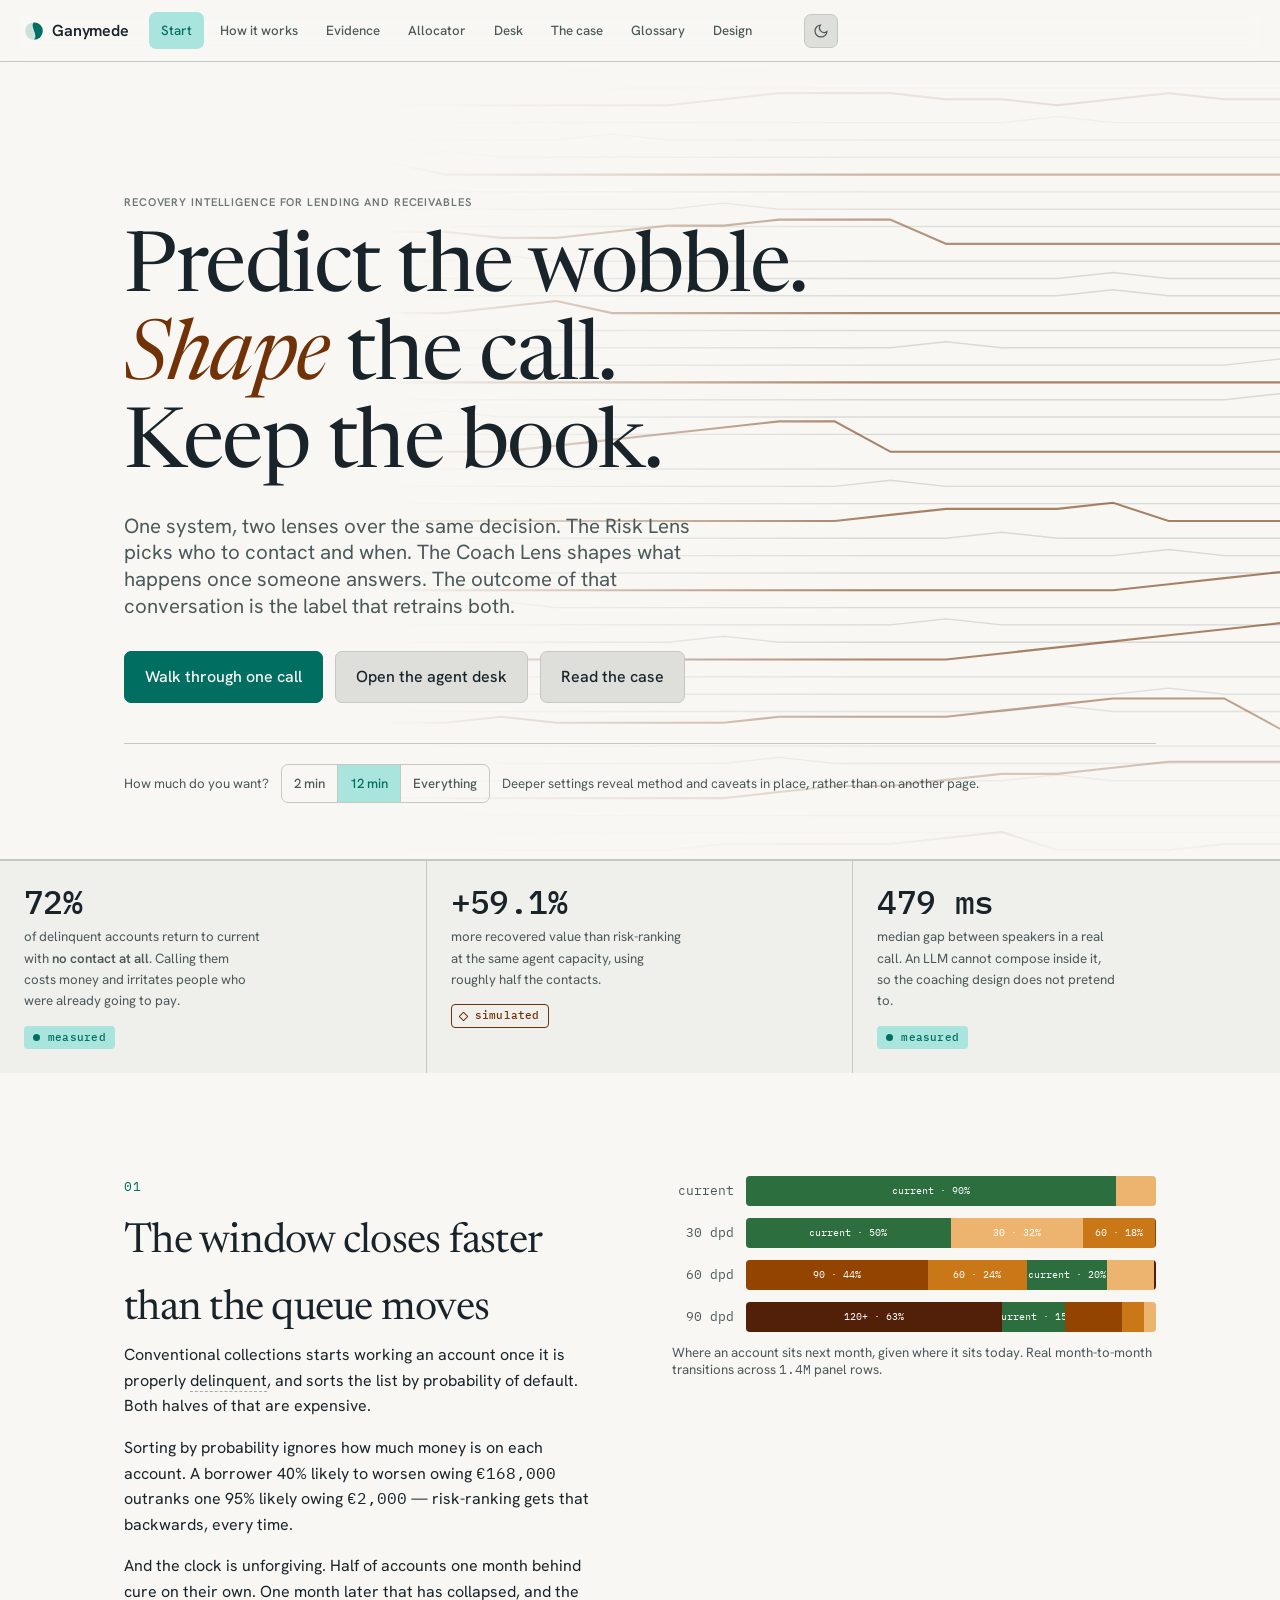
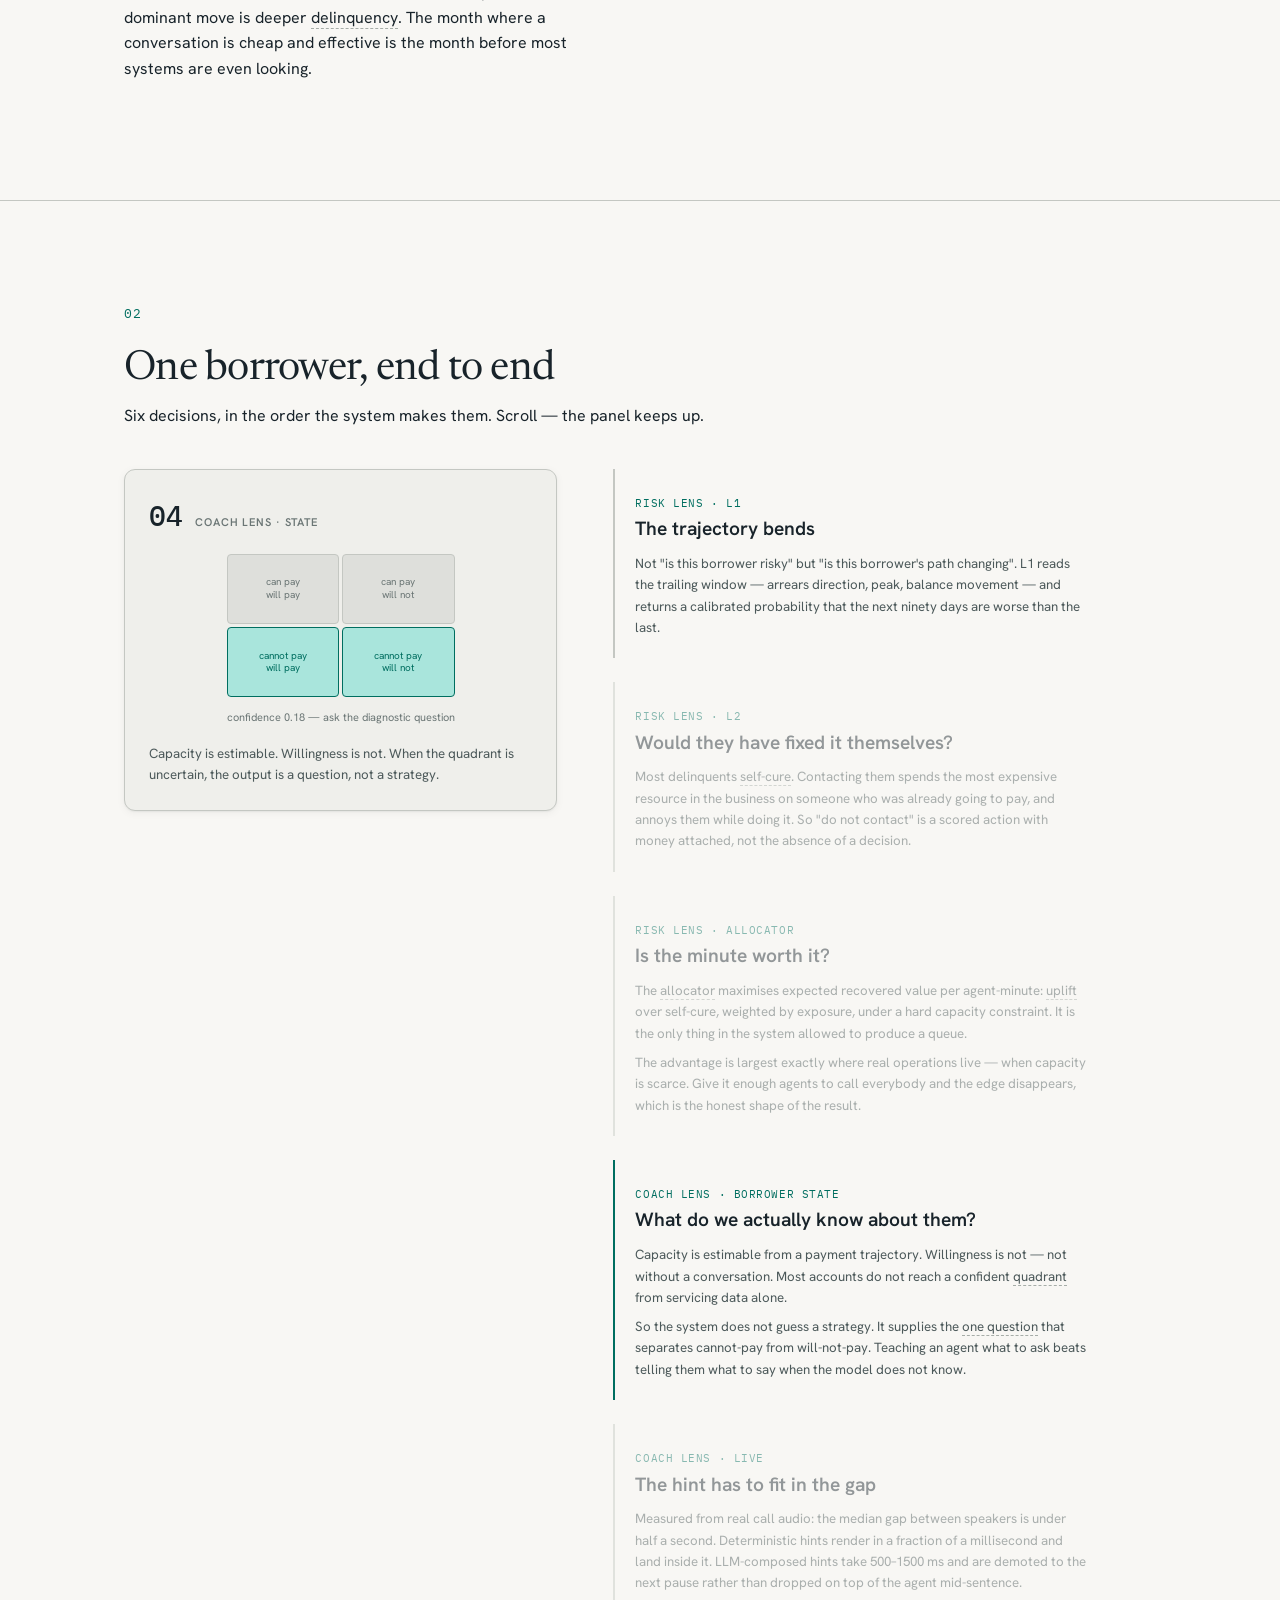
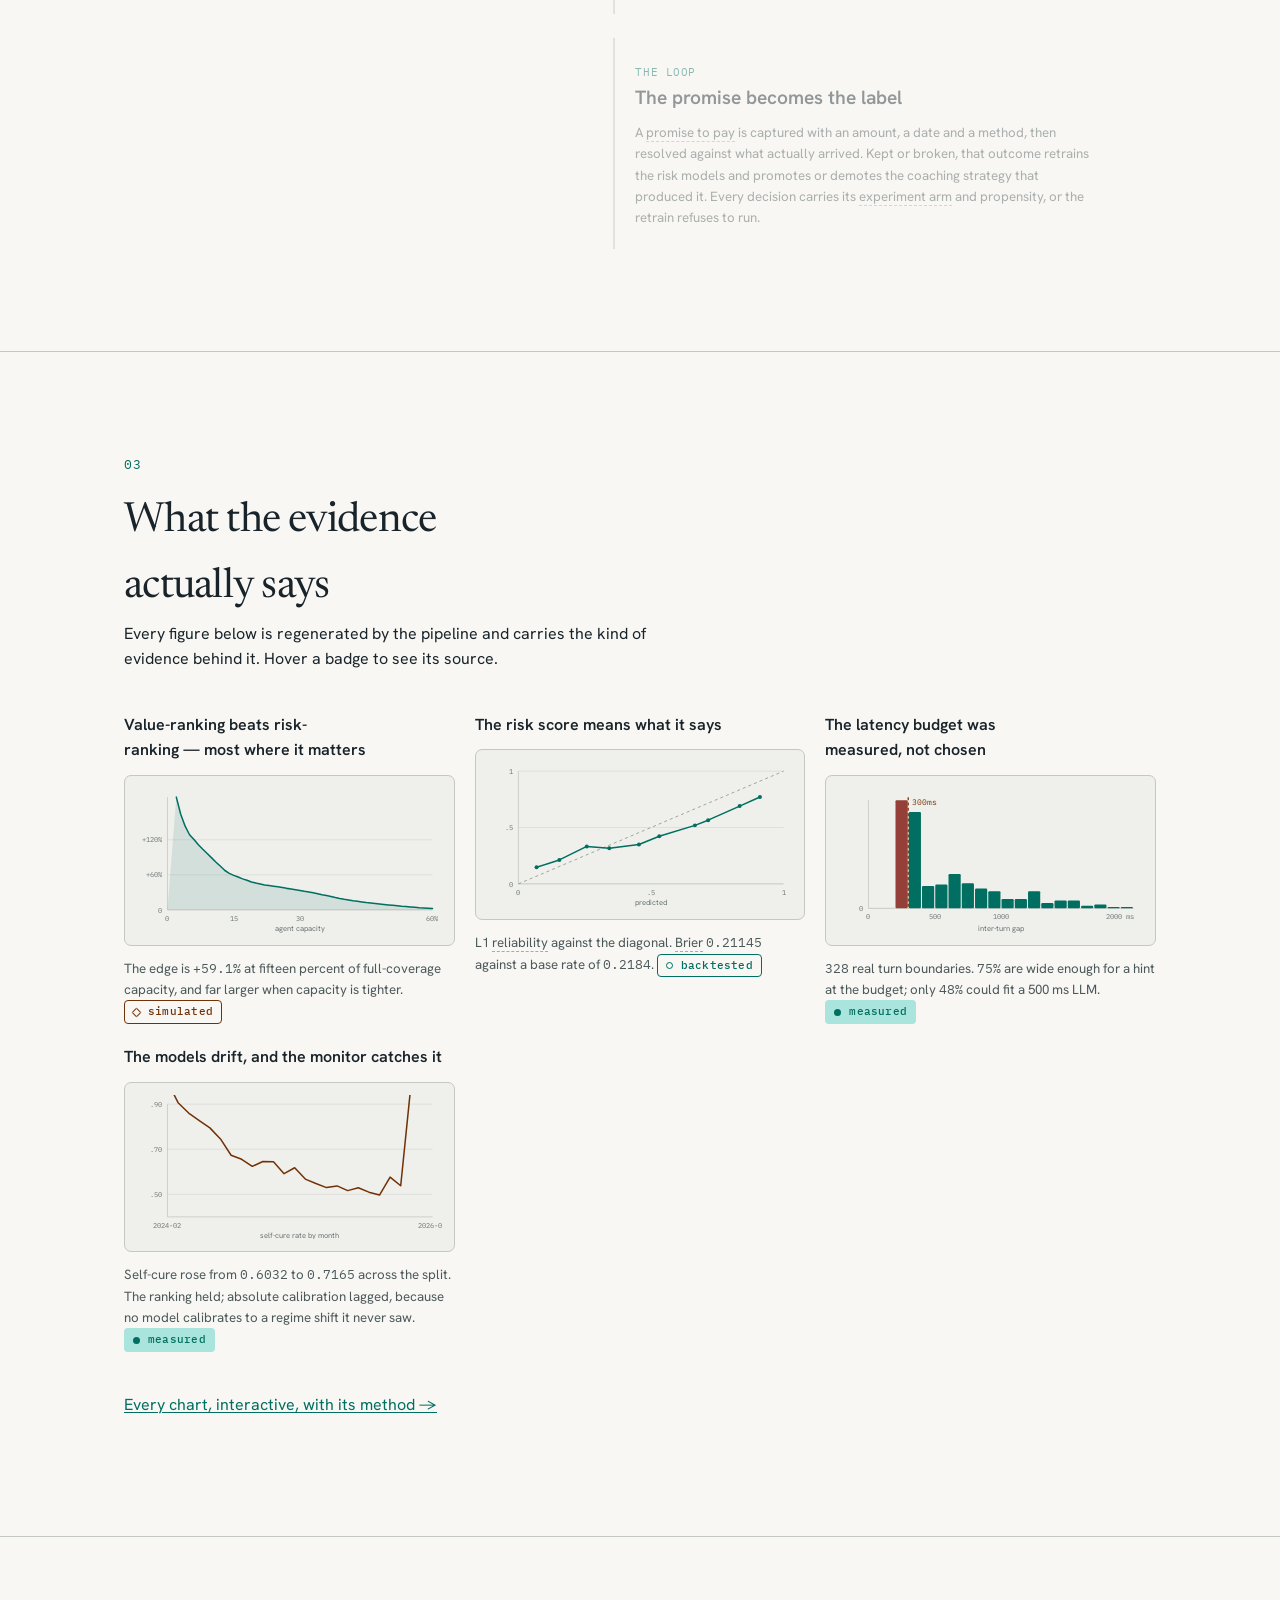
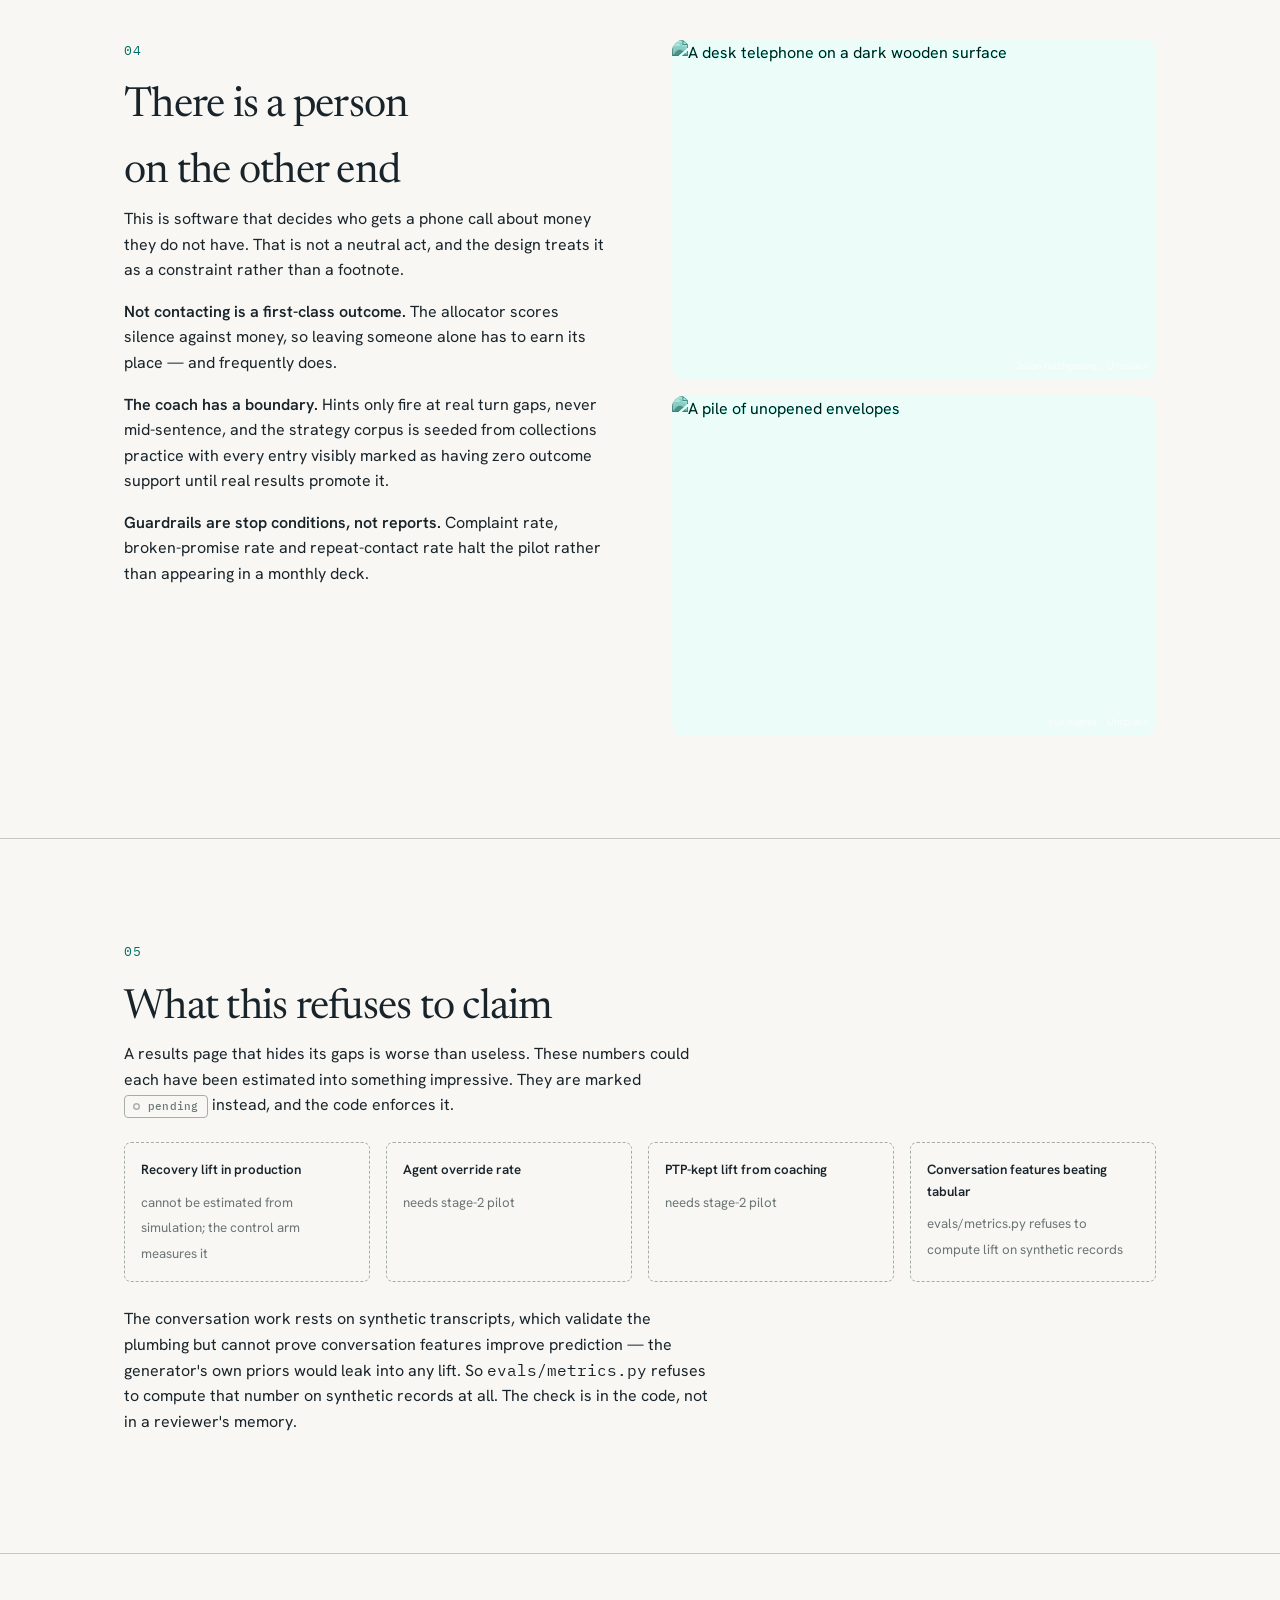
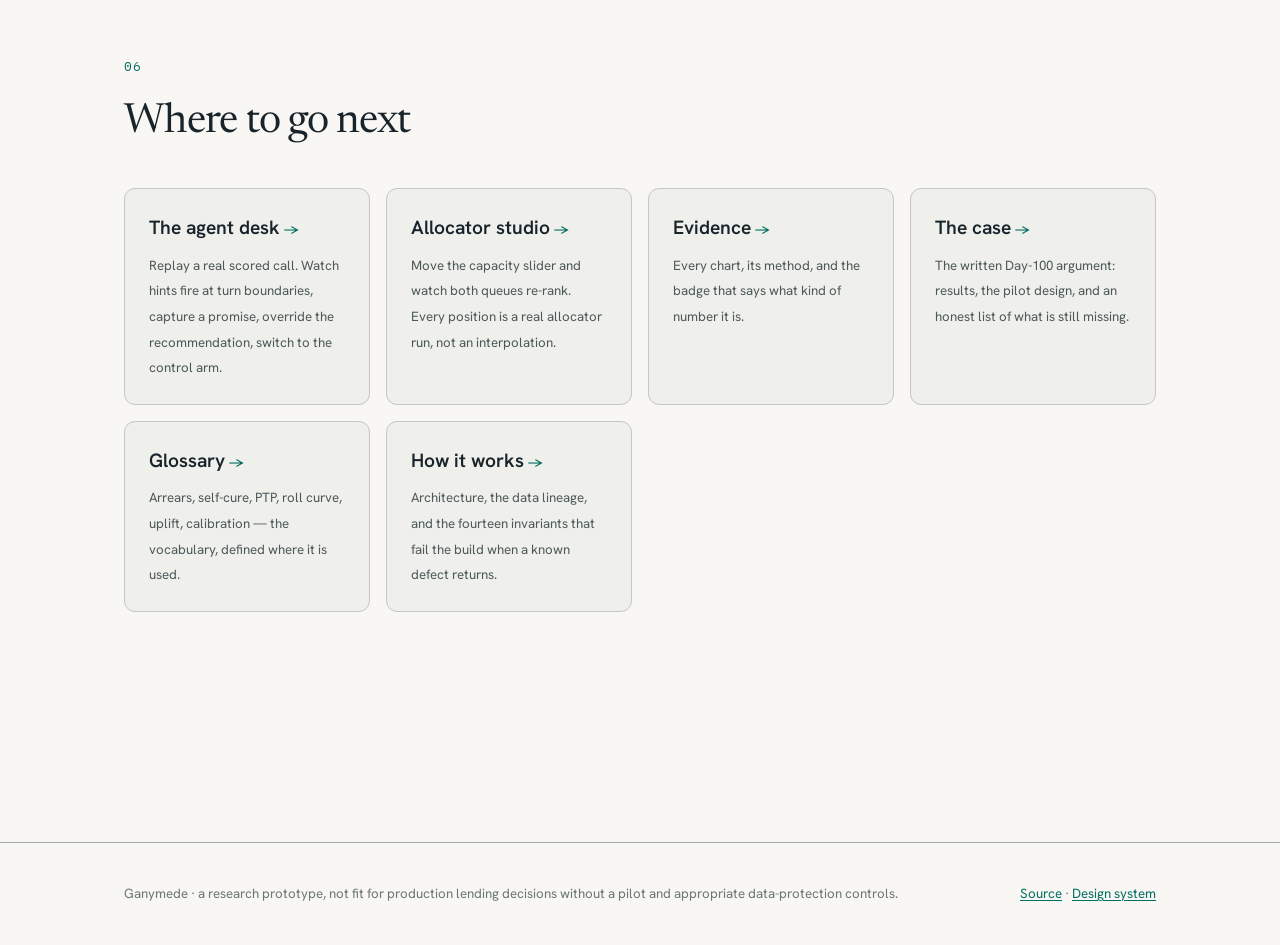
==== commit f16a8b5b: "Finish the site: how-it-works, glossary, social card, 404 system.html makes the architecture explora" ====
--- a/site/index.html
+++ b/site/index.html
@@ -6,9 +6,19 @@
 <title>Ganymede — Recovery Intelligence</title>
 <meta name="description" content="One system, two lenses over the same decision: which delinquent borrower to call, and what to say once the call starts. Every number on this site is generated by the pipeline and labelled with the evidence behind it.">
 <link rel="icon" href="assets/logo/favicon.svg" type="image/svg+xml">
+<link rel="canonical" href="https://ganymede-kandula.vercel.app/">
+<meta property="og:type" content="website">
+<meta property="og:site_name" content="Ganymede">
 <meta property="og:title" content="Ganymede — Recovery Intelligence">
-<meta property="og:description" content="Predict the wobble. Shape the call. Keep the book.">
-<meta property="og:type" content="website">
+<meta property="og:description" content="One system, two lenses over the same decision: which delinquent borrower to call, and what to say once the call starts. Every number on this site is generated by the pipeline and labelled with the evidence behind it.">
+<meta property="og:url" content="https://ganymede-kandula.vercel.app/">
+<meta property="og:image" content="https://ganymede-kandula.vercel.app/assets/img/og.png">
+<meta property="og:image:width" content="1200">
+<meta property="og:image:height" content="630">
+<meta name="twitter:card" content="summary_large_image">
+<meta name="twitter:title" content="Ganymede — Recovery Intelligence">
+<meta name="twitter:description" content="One system, two lenses over the same decision: which delinquent borrower to call, and what to say once the call starts. Every number on this site is generated by the pipeline and labelled with the evidence behind it.">
+<meta name="twitter:image" content="https://ganymede-kandula.vercel.app/assets/img/og.png">
 <link rel="preconnect" href="https://fonts.googleapis.com">
 <link rel="preconnect" href="https://fonts.gstatic.com" crossorigin>
 <link rel="stylesheet" href="https://fonts.googleapis.com/css2?family=Hanken+Grotesk:wght@400;500;600;700&family=Newsreader:ital,wght@0,400;0,500;1,400&family=IBM+Plex+Mono:wght@400;500;600&display=swap">
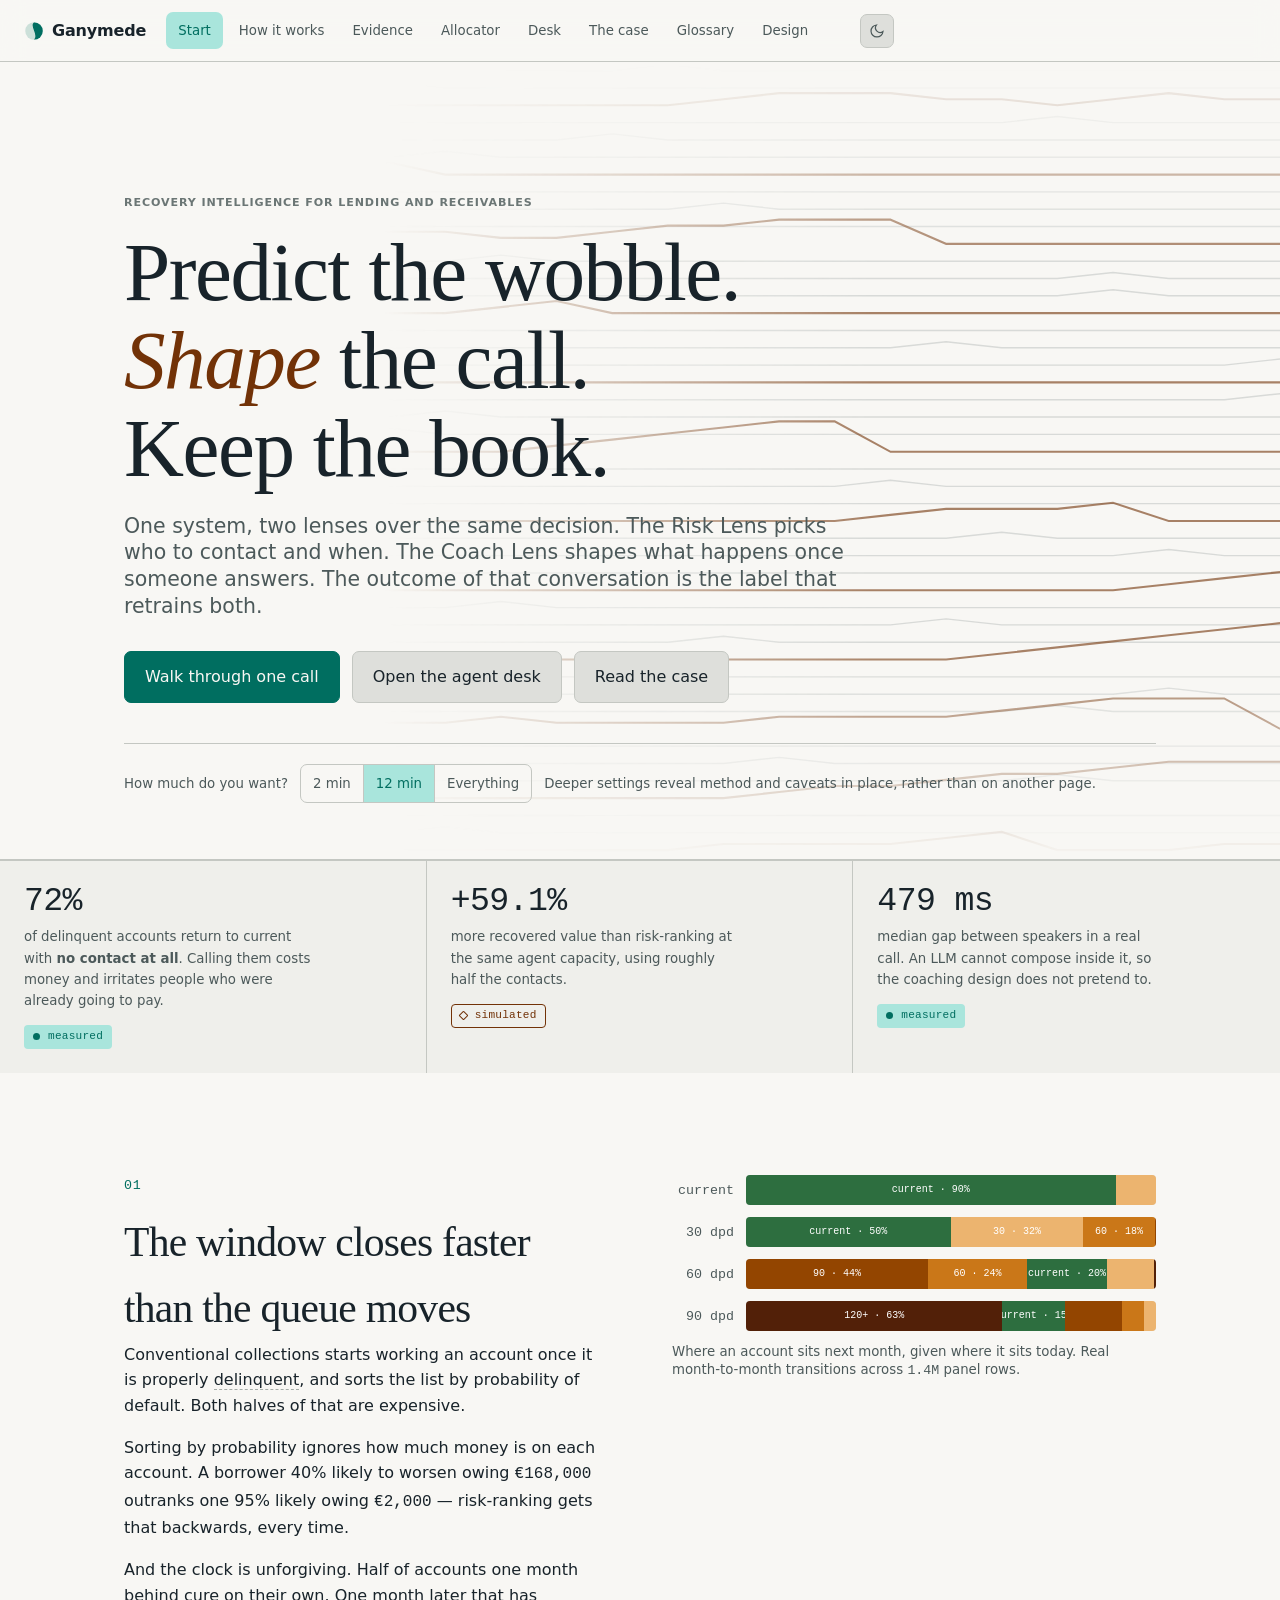
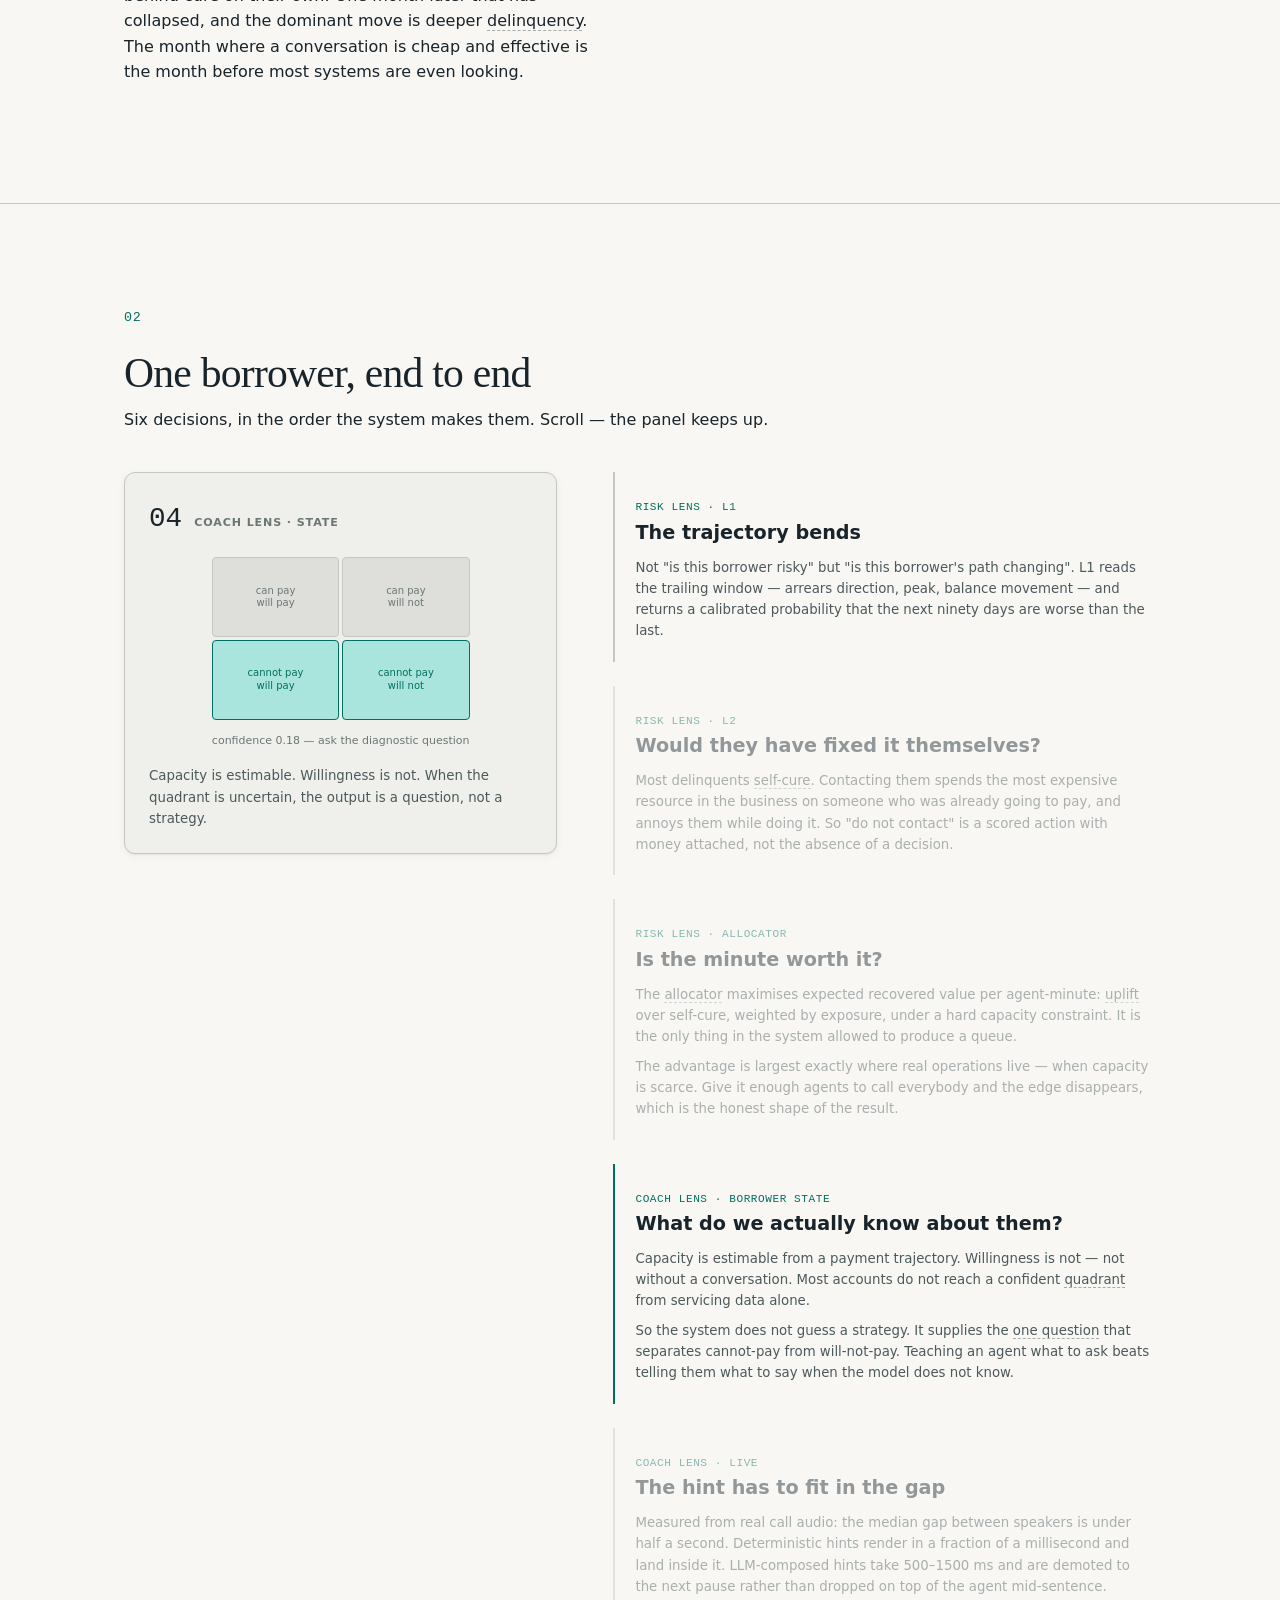
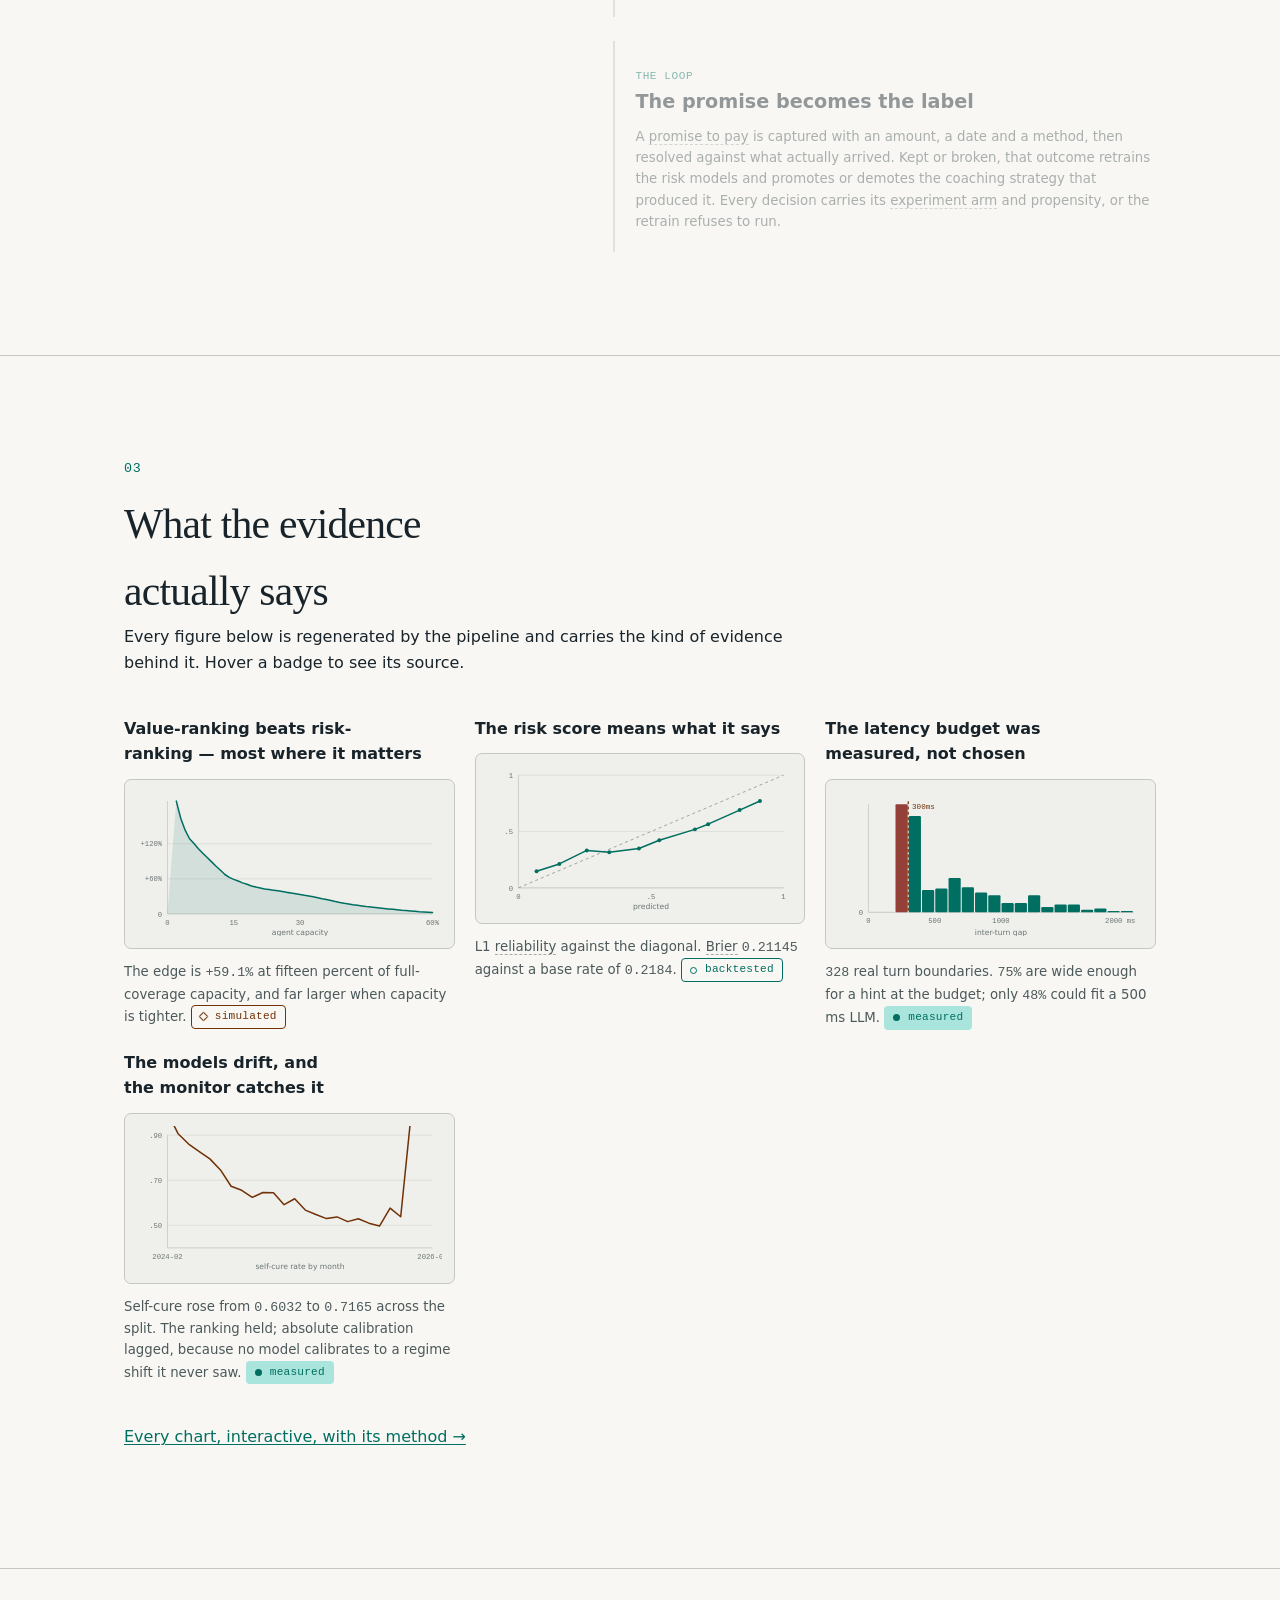
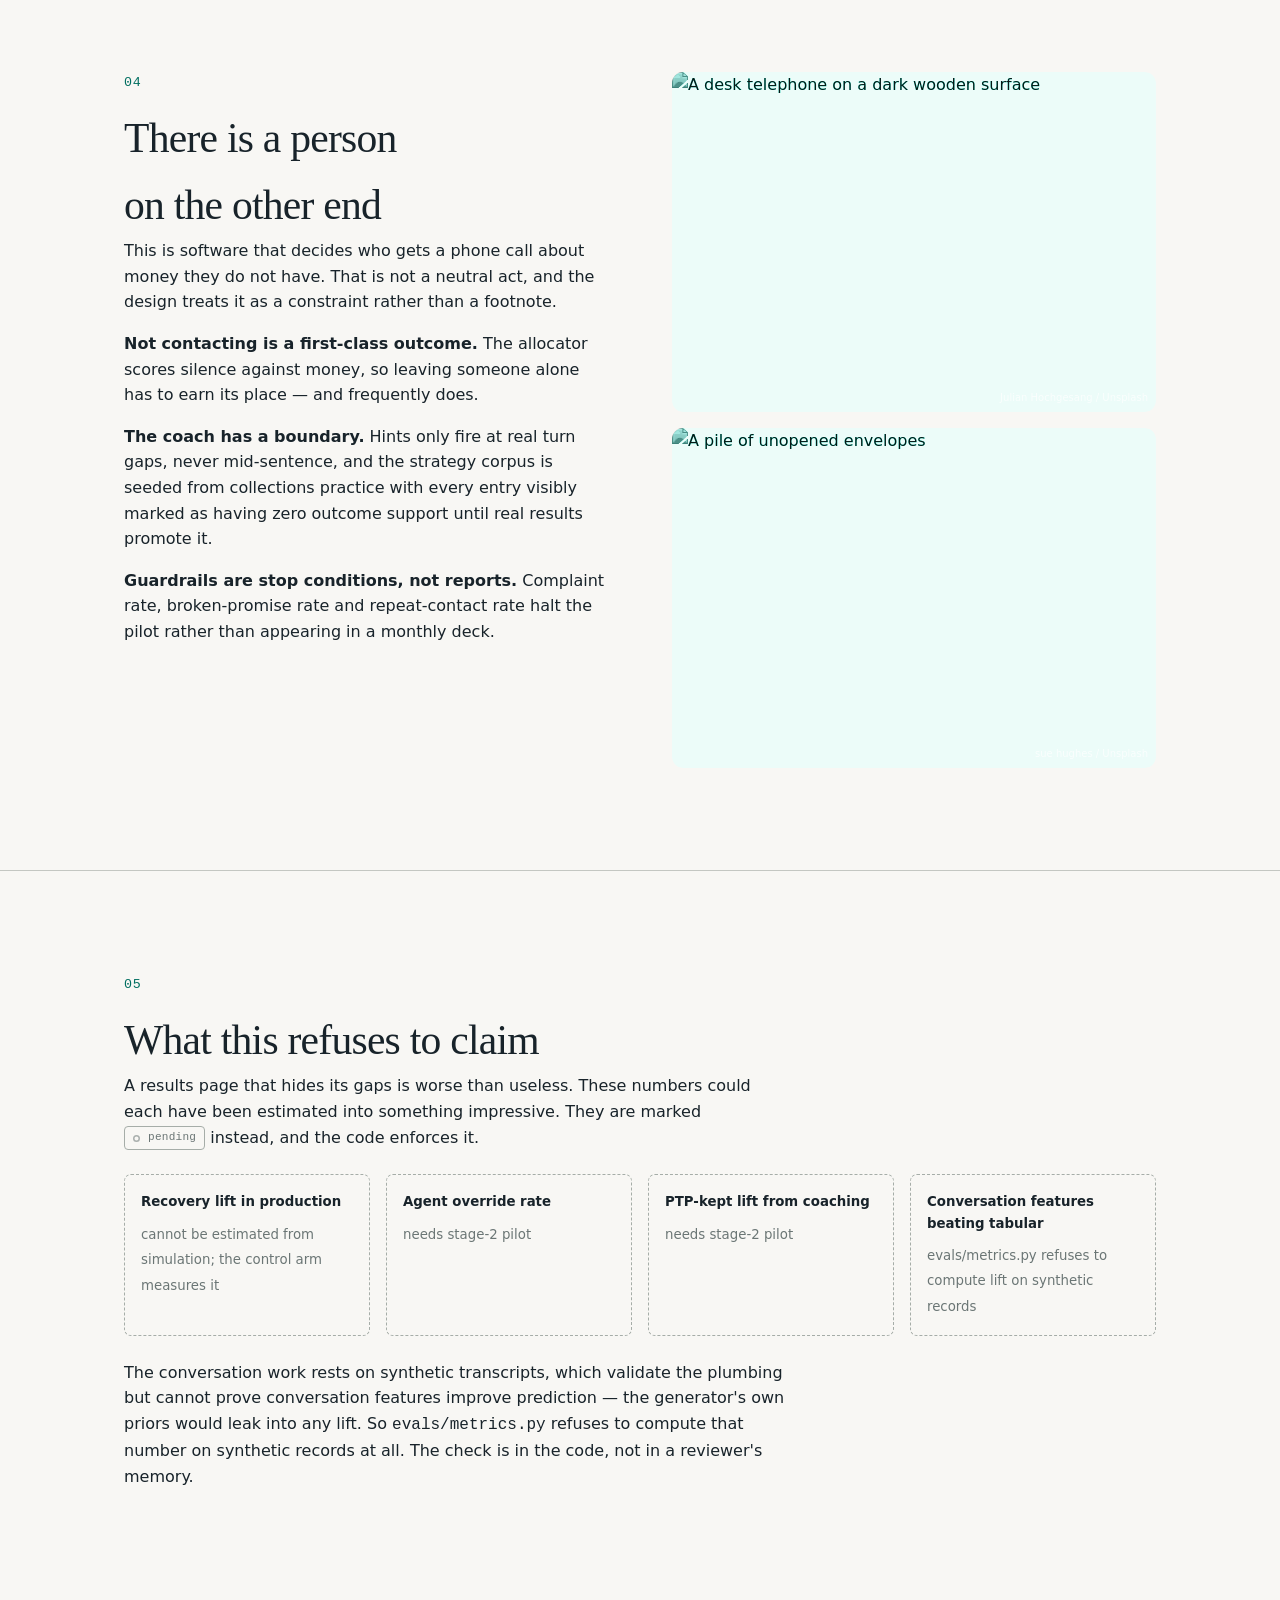
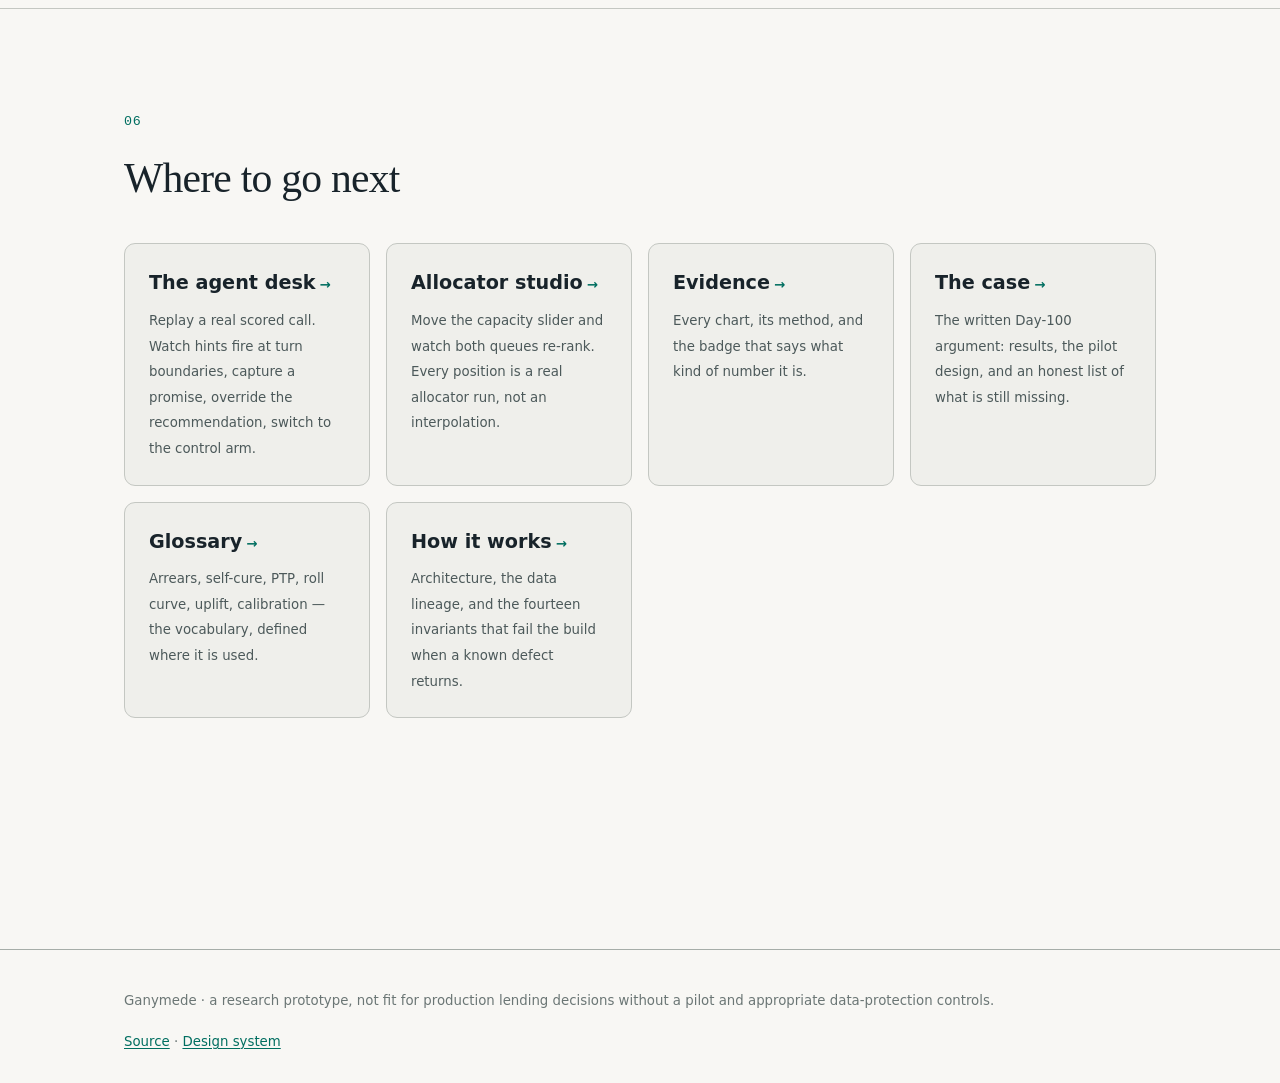
==== commit 506b82d4: "Vendor the fonts and fix three mobile overflows Every page pulled a render-blocking stylesheet from " ====
--- a/site/index.html
+++ b/site/index.html
@@ -19,9 +19,11 @@
 <meta name="twitter:title" content="Ganymede — Recovery Intelligence">
 <meta name="twitter:description" content="One system, two lenses over the same decision: which delinquent borrower to call, and what to say once the call starts. Every number on this site is generated by the pipeline and labelled with the evidence behind it.">
 <meta name="twitter:image" content="https://ganymede-kandula.vercel.app/assets/img/og.png">
-<link rel="preconnect" href="https://fonts.googleapis.com">
-<link rel="preconnect" href="https://fonts.gstatic.com" crossorigin>
-<link rel="stylesheet" href="https://fonts.googleapis.com/css2?family=Hanken+Grotesk:wght@400;500;600;700&family=Newsreader:ital,wght@0,400;0,500;1,400&family=IBM+Plex+Mono:wght@400;500;600&display=swap">
+<link rel="preload" as="font" type="font/woff2" crossorigin
+      href="assets/fonts/hanken-grotesk-latin-e9201edd.woff2">
+<link rel="preload" as="font" type="font/woff2" crossorigin
+      href="assets/fonts/newsreader-latin-62981321.woff2">
+<link rel="stylesheet" href="assets/fonts/fonts.css">
 <link rel="stylesheet" href="assets/tokens.css">
 <link rel="stylesheet" href="assets/base.css">
 <link rel="stylesheet" href="assets/components.css">
--- a/site/assets/fonts/fonts.css
+++ b/site/assets/fonts/fonts.css
@@ -0,0 +1,183 @@
+/* Vendored from Google Fonts by scripts/fetch_fonts.py.
+ * All three families are OFL. Latin and latin-ext subsets only.
+ * Regenerate rather than editing by hand. */
+
+@font-face {
+  font-family: 'Hanken Grotesk';
+  font-style: normal;
+  font-weight: 400;
+  font-display: swap;
+  src: url('hanken-grotesk-latin-ext-768af292.woff2') format('woff2');
+  unicode-range: U+0100-02BA, U+02BD-02C5, U+02C7-02CC, U+02CE-02D7, U+02DD-02FF, U+0304, U+0308, U+0329, U+1D00-1DBF, U+1E00-1E9F, U+1EF2-1EFF, U+2020, U+20A0-20AB, U+20AD-20C0, U+2113, U+2C60-2C7F, U+A720-A7FF;
+}
+
+@font-face {
+  font-family: 'Hanken Grotesk';
+  font-style: normal;
+  font-weight: 400;
+  font-display: swap;
+  src: url('hanken-grotesk-latin-e9201edd.woff2') format('woff2');
+  unicode-range: U+0000-00FF, U+0131, U+0152-0153, U+02BB-02BC, U+02C6, U+02DA, U+02DC, U+0304, U+0308, U+0329, U+2000-206F, U+20AC, U+2122, U+2191, U+2193, U+2212, U+2215, U+FEFF, U+FFFD;
+}
+
+@font-face {
+  font-family: 'Hanken Grotesk';
+  font-style: normal;
+  font-weight: 500;
+  font-display: swap;
+  src: url('hanken-grotesk-latin-ext-768af292.woff2') format('woff2');
+  unicode-range: U+0100-02BA, U+02BD-02C5, U+02C7-02CC, U+02CE-02D7, U+02DD-02FF, U+0304, U+0308, U+0329, U+1D00-1DBF, U+1E00-1E9F, U+1EF2-1EFF, U+2020, U+20A0-20AB, U+20AD-20C0, U+2113, U+2C60-2C7F, U+A720-A7FF;
+}
+
+@font-face {
+  font-family: 'Hanken Grotesk';
+  font-style: normal;
+  font-weight: 500;
+  font-display: swap;
+  src: url('hanken-grotesk-latin-e9201edd.woff2') format('woff2');
+  unicode-range: U+0000-00FF, U+0131, U+0152-0153, U+02BB-02BC, U+02C6, U+02DA, U+02DC, U+0304, U+0308, U+0329, U+2000-206F, U+20AC, U+2122, U+2191, U+2193, U+2212, U+2215, U+FEFF, U+FFFD;
+}
+
+@font-face {
+  font-family: 'Hanken Grotesk';
+  font-style: normal;
+  font-weight: 600;
+  font-display: swap;
+  src: url('hanken-grotesk-latin-ext-768af292.woff2') format('woff2');
+  unicode-range: U+0100-02BA, U+02BD-02C5, U+02C7-02CC, U+02CE-02D7, U+02DD-02FF, U+0304, U+0308, U+0329, U+1D00-1DBF, U+1E00-1E9F, U+1EF2-1EFF, U+2020, U+20A0-20AB, U+20AD-20C0, U+2113, U+2C60-2C7F, U+A720-A7FF;
+}
+
+@font-face {
+  font-family: 'Hanken Grotesk';
+  font-style: normal;
+  font-weight: 600;
+  font-display: swap;
+  src: url('hanken-grotesk-latin-e9201edd.woff2') format('woff2');
+  unicode-range: U+0000-00FF, U+0131, U+0152-0153, U+02BB-02BC, U+02C6, U+02DA, U+02DC, U+0304, U+0308, U+0329, U+2000-206F, U+20AC, U+2122, U+2191, U+2193, U+2212, U+2215, U+FEFF, U+FFFD;
+}
+
+@font-face {
+  font-family: 'Hanken Grotesk';
+  font-style: normal;
+  font-weight: 700;
+  font-display: swap;
+  src: url('hanken-grotesk-latin-ext-768af292.woff2') format('woff2');
+  unicode-range: U+0100-02BA, U+02BD-02C5, U+02C7-02CC, U+02CE-02D7, U+02DD-02FF, U+0304, U+0308, U+0329, U+1D00-1DBF, U+1E00-1E9F, U+1EF2-1EFF, U+2020, U+20A0-20AB, U+20AD-20C0, U+2113, U+2C60-2C7F, U+A720-A7FF;
+}
+
+@font-face {
+  font-family: 'Hanken Grotesk';
+  font-style: normal;
+  font-weight: 700;
+  font-display: swap;
+  src: url('hanken-grotesk-latin-e9201edd.woff2') format('woff2');
+  unicode-range: U+0000-00FF, U+0131, U+0152-0153, U+02BB-02BC, U+02C6, U+02DA, U+02DC, U+0304, U+0308, U+0329, U+2000-206F, U+20AC, U+2122, U+2191, U+2193, U+2212, U+2215, U+FEFF, U+FFFD;
+}
+
+@font-face {
+  font-family: 'IBM Plex Mono';
+  font-style: normal;
+  font-weight: 400;
+  font-display: swap;
+  src: url('ibm-plex-mono-latin-ext-6bc0f226.woff2') format('woff2');
+  unicode-range: U+0100-02BA, U+02BD-02C5, U+02C7-02CC, U+02CE-02D7, U+02DD-02FF, U+0304, U+0308, U+0329, U+1D00-1DBF, U+1E00-1E9F, U+1EF2-1EFF, U+2020, U+20A0-20AB, U+20AD-20C0, U+2113, U+2C60-2C7F, U+A720-A7FF;
+}
+
+@font-face {
+  font-family: 'IBM Plex Mono';
+  font-style: normal;
+  font-weight: 400;
+  font-display: swap;
+  src: url('ibm-plex-mono-latin-08949f72.woff2') format('woff2');
+  unicode-range: U+0000-00FF, U+0131, U+0152-0153, U+02BB-02BC, U+02C6, U+02DA, U+02DC, U+0304, U+0308, U+0329, U+2000-206F, U+20AC, U+2122, U+2191, U+2193, U+2212, U+2215, U+FEFF, U+FFFD;
+}
+
+@font-face {
+  font-family: 'IBM Plex Mono';
+  font-style: normal;
+  font-weight: 500;
+  font-display: swap;
+  src: url('ibm-plex-mono-latin-ext-6bb06407.woff2') format('woff2');
+  unicode-range: U+0100-02BA, U+02BD-02C5, U+02C7-02CC, U+02CE-02D7, U+02DD-02FF, U+0304, U+0308, U+0329, U+1D00-1DBF, U+1E00-1E9F, U+1EF2-1EFF, U+2020, U+20A0-20AB, U+20AD-20C0, U+2113, U+2C60-2C7F, U+A720-A7FF;
+}
+
+@font-face {
+  font-family: 'IBM Plex Mono';
+  font-style: normal;
+  font-weight: 500;
+  font-display: swap;
+  src: url('ibm-plex-mono-latin-01d28544.woff2') format('woff2');
+  unicode-range: U+0000-00FF, U+0131, U+0152-0153, U+02BB-02BC, U+02C6, U+02DA, U+02DC, U+0304, U+0308, U+0329, U+2000-206F, U+20AC, U+2122, U+2191, U+2193, U+2212, U+2215, U+FEFF, U+FFFD;
+}
+
+@font-face {
+  font-family: 'IBM Plex Mono';
+  font-style: normal;
+  font-weight: 600;
+  font-display: swap;
+  src: url('ibm-plex-mono-latin-ext-32057cf5.woff2') format('woff2');
+  unicode-range: U+0100-02BA, U+02BD-02C5, U+02C7-02CC, U+02CE-02D7, U+02DD-02FF, U+0304, U+0308, U+0329, U+1D00-1DBF, U+1E00-1E9F, U+1EF2-1EFF, U+2020, U+20A0-20AB, U+20AD-20C0, U+2113, U+2C60-2C7F, U+A720-A7FF;
+}
+
+@font-face {
+  font-family: 'IBM Plex Mono';
+  font-style: normal;
+  font-weight: 600;
+  font-display: swap;
+  src: url('ibm-plex-mono-latin-0d1f0b8d.woff2') format('woff2');
+  unicode-range: U+0000-00FF, U+0131, U+0152-0153, U+02BB-02BC, U+02C6, U+02DA, U+02DC, U+0304, U+0308, U+0329, U+2000-206F, U+20AC, U+2122, U+2191, U+2193, U+2212, U+2215, U+FEFF, U+FFFD;
+}
+
+@font-face {
+  font-family: 'Newsreader';
+  font-style: italic;
+  font-weight: 400;
+  font-display: swap;
+  src: url('newsreader-italic-latin-ext-b775f4fa.woff2') format('woff2');
+  unicode-range: U+0100-02BA, U+02BD-02C5, U+02C7-02CC, U+02CE-02D7, U+02DD-02FF, U+0304, U+0308, U+0329, U+1D00-1DBF, U+1E00-1E9F, U+1EF2-1EFF, U+2020, U+20A0-20AB, U+20AD-20C0, U+2113, U+2C60-2C7F, U+A720-A7FF;
+}
+
+@font-face {
+  font-family: 'Newsreader';
+  font-style: italic;
+  font-weight: 400;
+  font-display: swap;
+  src: url('newsreader-italic-latin-fa9b9004.woff2') format('woff2');
+  unicode-range: U+0000-00FF, U+0131, U+0152-0153, U+02BB-02BC, U+02C6, U+02DA, U+02DC, U+0304, U+0308, U+0329, U+2000-206F, U+20AC, U+2122, U+2191, U+2193, U+2212, U+2215, U+FEFF, U+FFFD;
+}
+
+@font-face {
+  font-family: 'Newsreader';
+  font-style: normal;
+  font-weight: 400;
+  font-display: swap;
+  src: url('newsreader-latin-ext-ac6fa9ed.woff2') format('woff2');
+  unicode-range: U+0100-02BA, U+02BD-02C5, U+02C7-02CC, U+02CE-02D7, U+02DD-02FF, U+0304, U+0308, U+0329, U+1D00-1DBF, U+1E00-1E9F, U+1EF2-1EFF, U+2020, U+20A0-20AB, U+20AD-20C0, U+2113, U+2C60-2C7F, U+A720-A7FF;
+}
+
+@font-face {
+  font-family: 'Newsreader';
+  font-style: normal;
+  font-weight: 400;
+  font-display: swap;
+  src: url('newsreader-latin-62981321.woff2') format('woff2');
+  unicode-range: U+0000-00FF, U+0131, U+0152-0153, U+02BB-02BC, U+02C6, U+02DA, U+02DC, U+0304, U+0308, U+0329, U+2000-206F, U+20AC, U+2122, U+2191, U+2193, U+2212, U+2215, U+FEFF, U+FFFD;
+}
+
+@font-face {
+  font-family: 'Newsreader';
+  font-style: normal;
+  font-weight: 500;
+  font-display: swap;
+  src: url('newsreader-latin-ext-ac6fa9ed.woff2') format('woff2');
+  unicode-range: U+0100-02BA, U+02BD-02C5, U+02C7-02CC, U+02CE-02D7, U+02DD-02FF, U+0304, U+0308, U+0329, U+1D00-1DBF, U+1E00-1E9F, U+1EF2-1EFF, U+2020, U+20A0-20AB, U+20AD-20C0, U+2113, U+2C60-2C7F, U+A720-A7FF;
+}
+
+@font-face {
+  font-family: 'Newsreader';
+  font-style: normal;
+  font-weight: 500;
+  font-display: swap;
+  src: url('newsreader-latin-62981321.woff2') format('woff2');
+  unicode-range: U+0000-00FF, U+0131, U+0152-0153, U+02BB-02BC, U+02C6, U+02DA, U+02DC, U+0304, U+0308, U+0329, U+2000-206F, U+20AC, U+2122, U+2191, U+2193, U+2212, U+2215, U+FEFF, U+FFFD;
+}
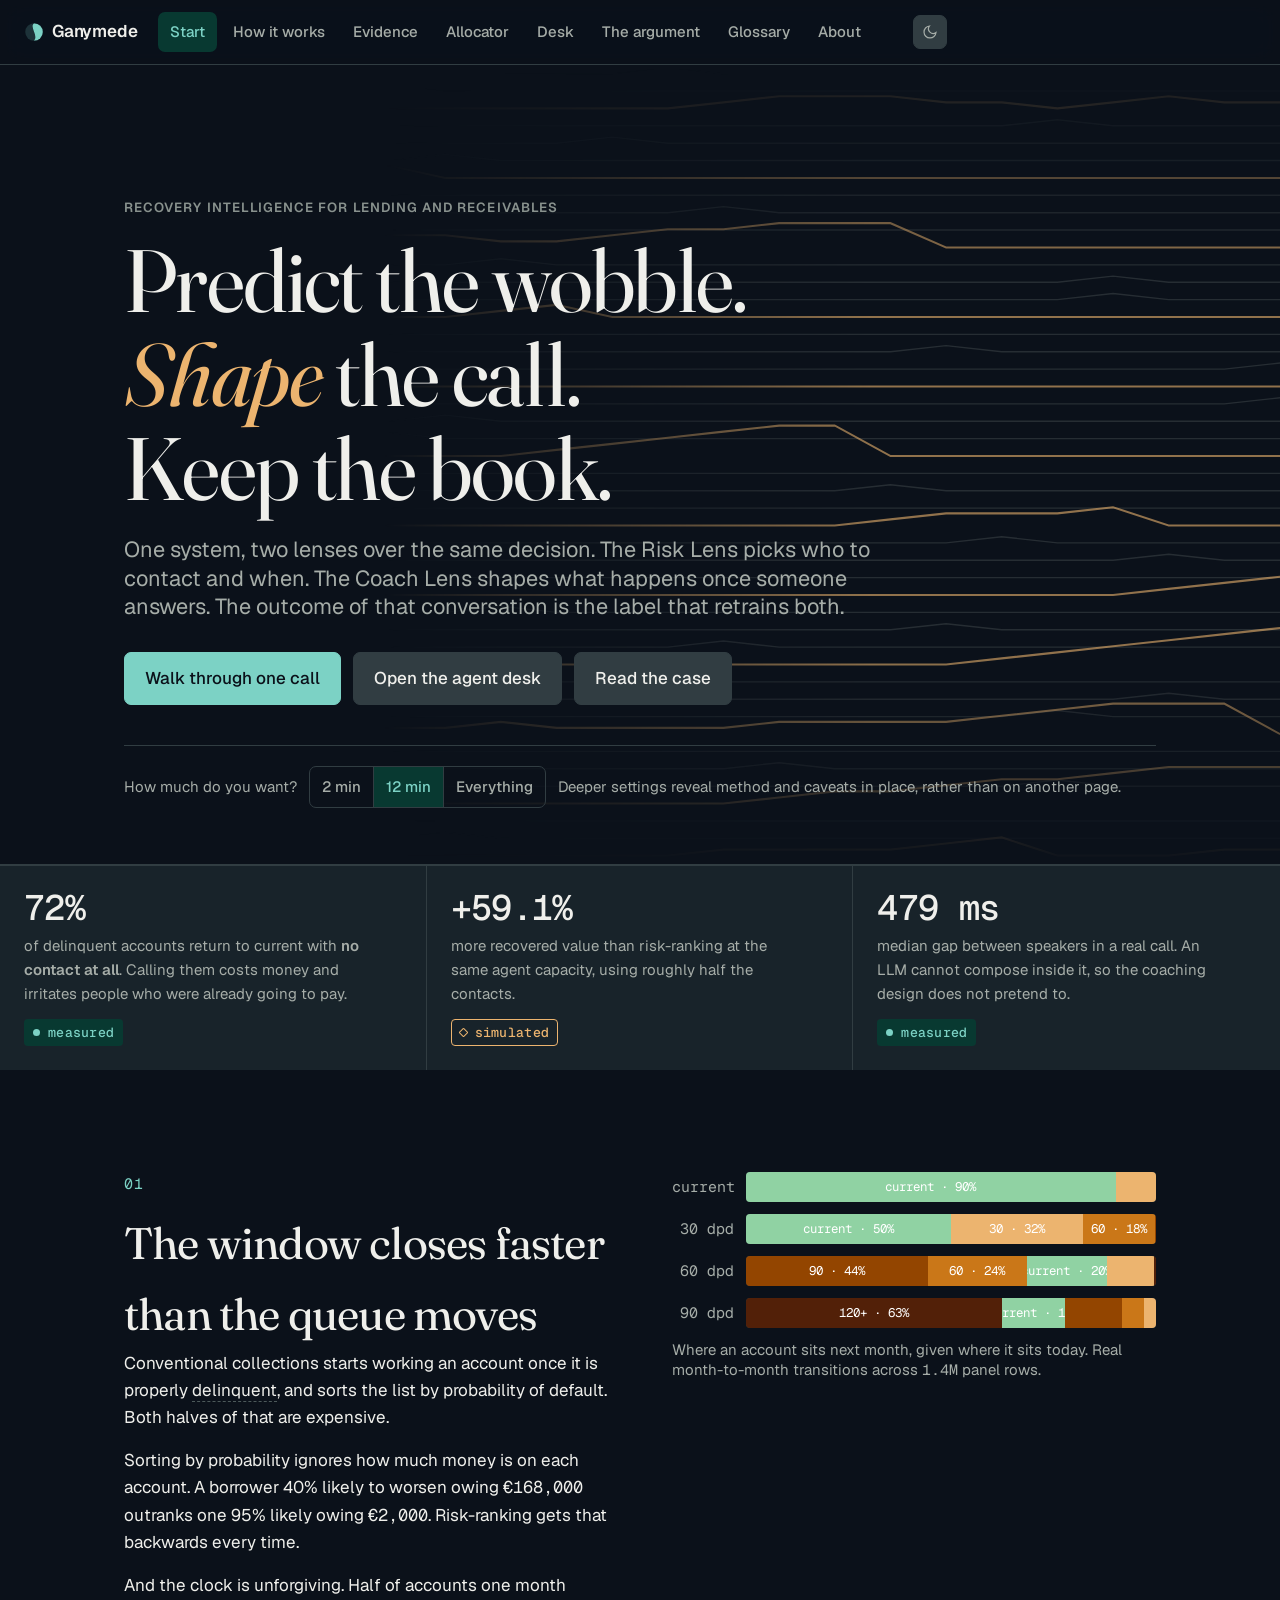
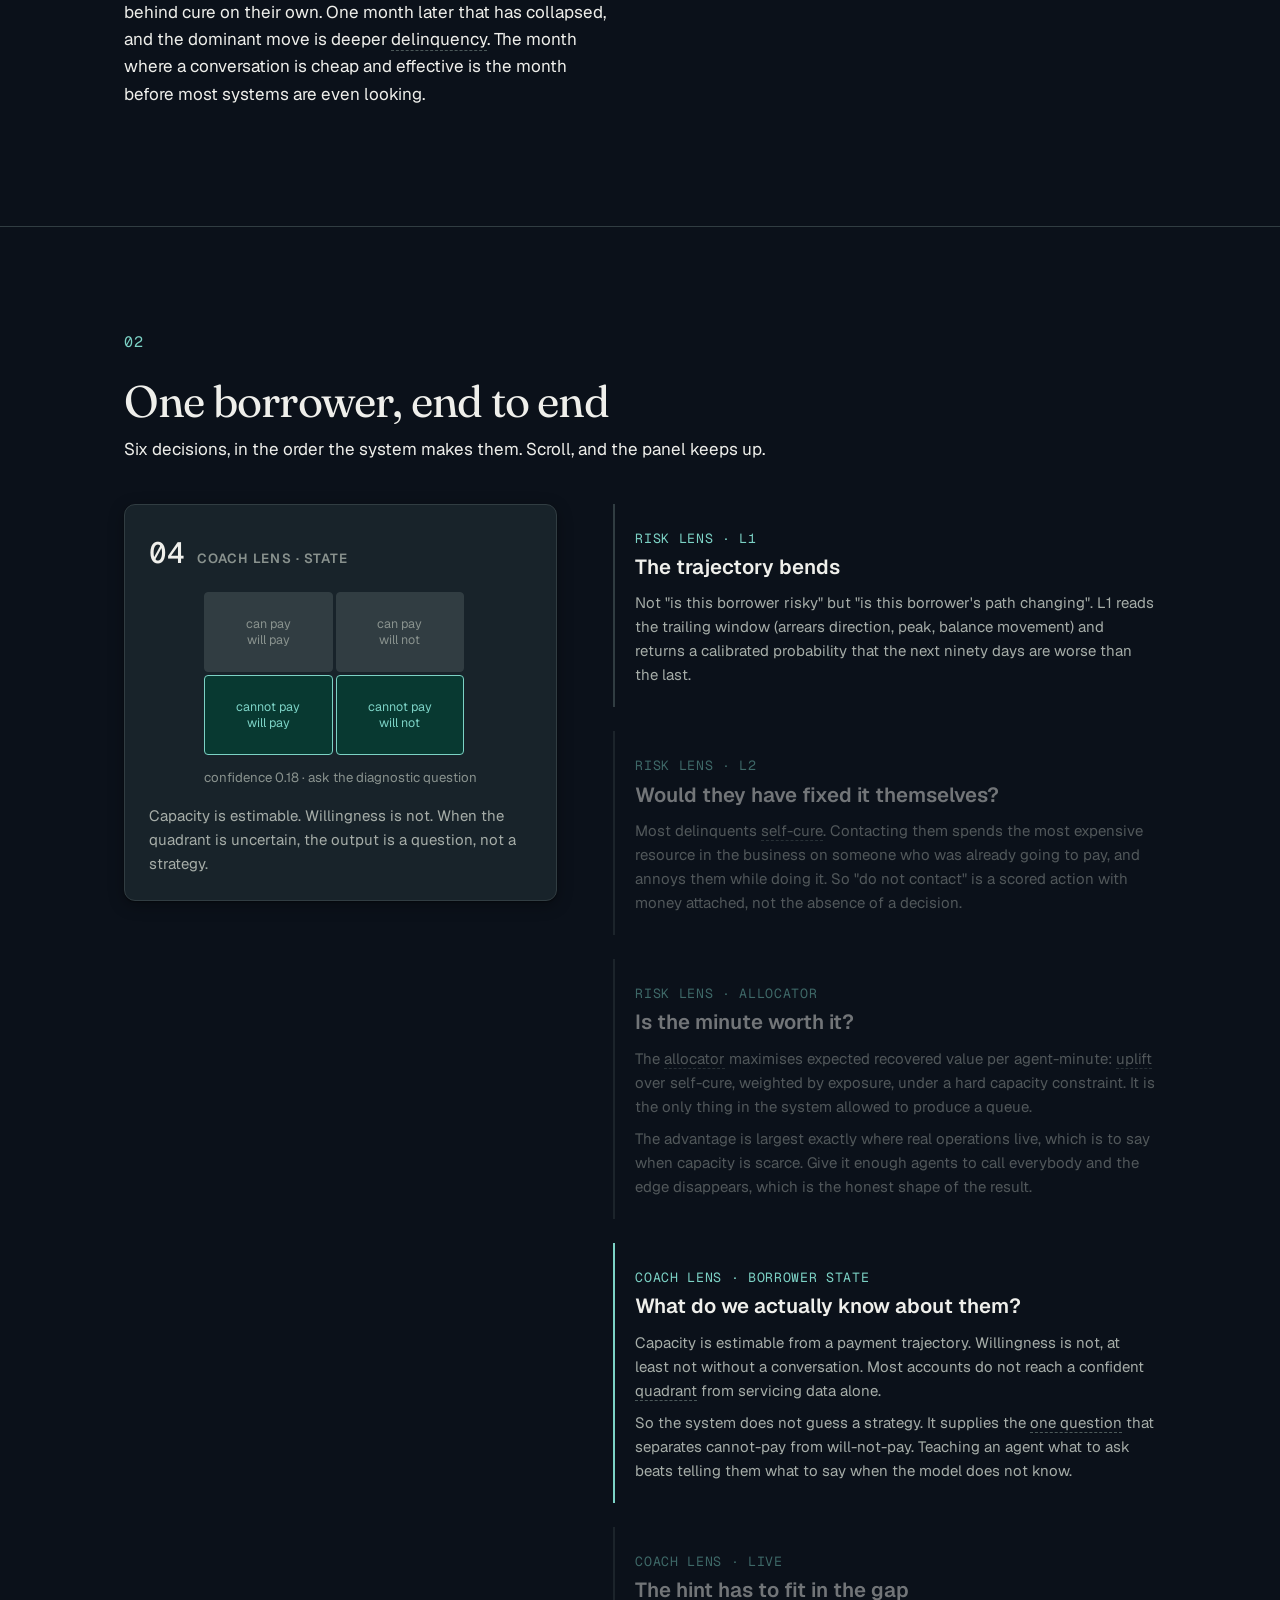
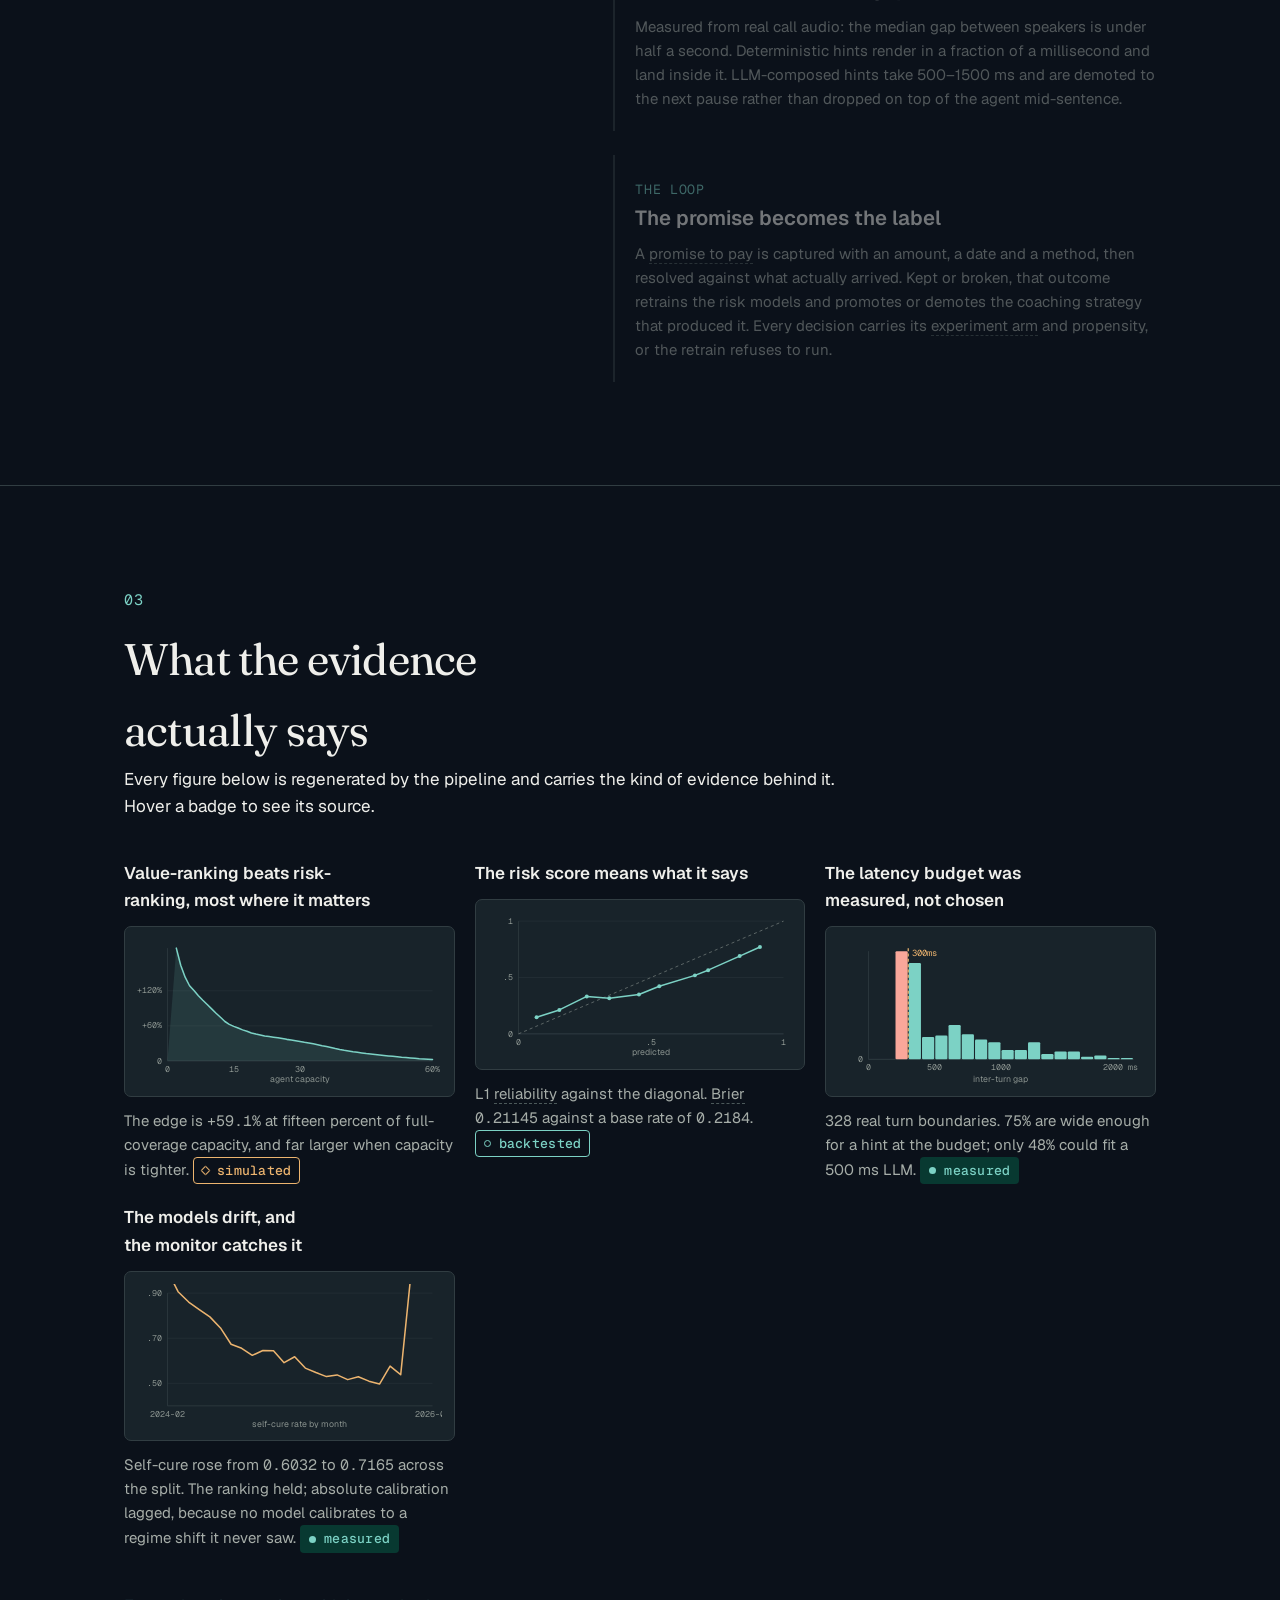
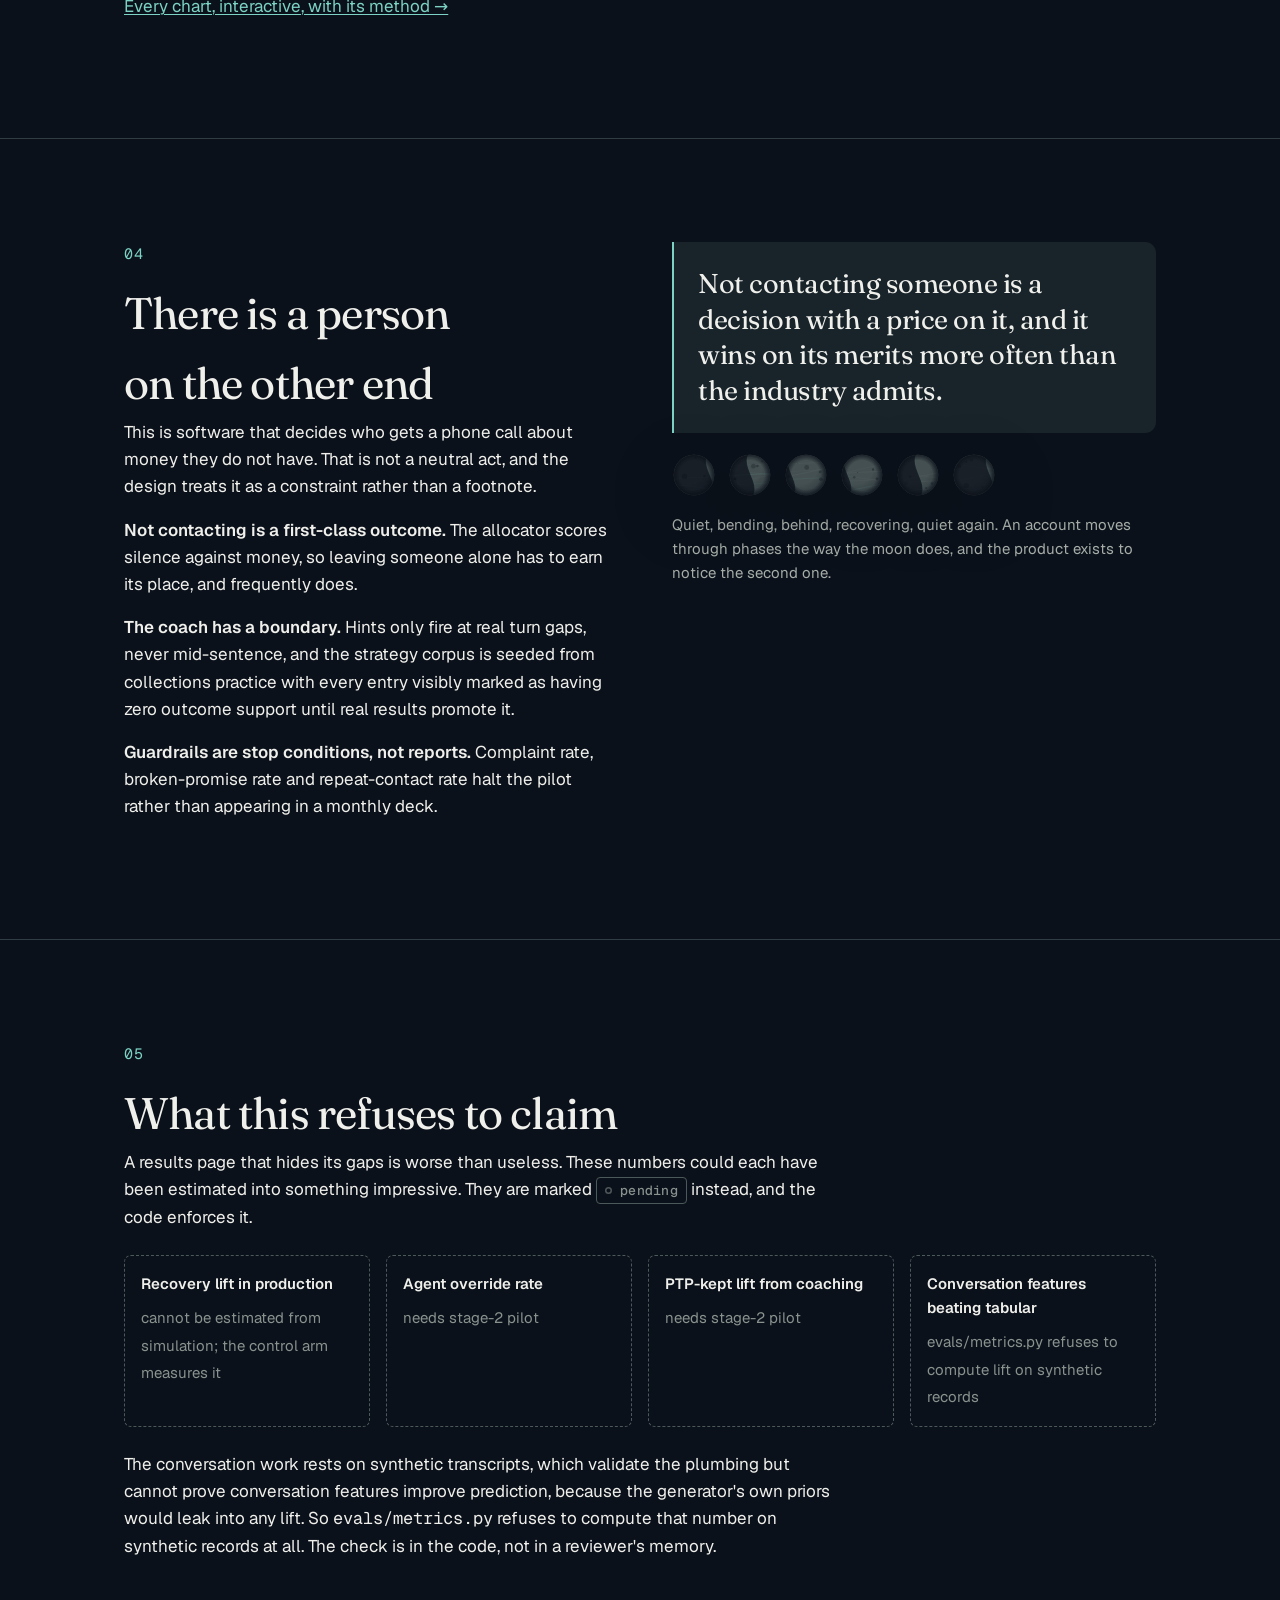
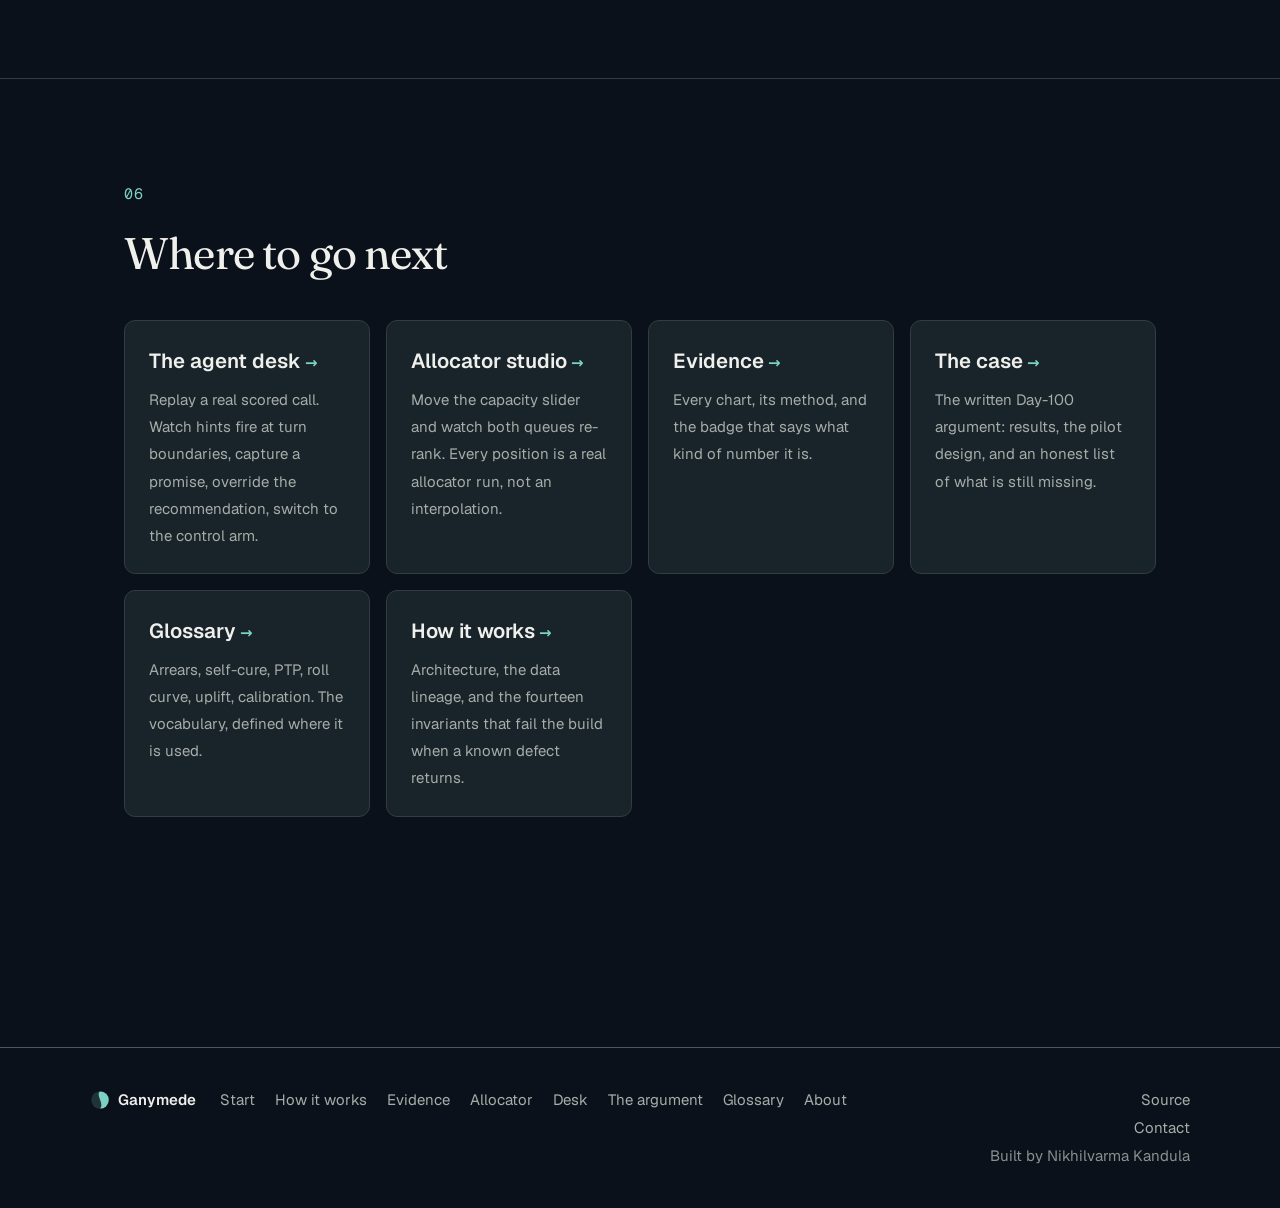
==== commit 473f000d: "Rework the identity: dark by default, new type, owned artwork Two bugs from the desk, both visible o" ====
--- a/site/index.html
+++ b/site/index.html
@@ -3,26 +3,26 @@
 <head>
 <meta charset="utf-8">
 <meta name="viewport" content="width=device-width,initial-scale=1">
-<title>Ganymede — Recovery Intelligence</title>
+<title>Ganymede · Recovery Intelligence</title>
 <meta name="description" content="One system, two lenses over the same decision: which delinquent borrower to call, and what to say once the call starts. Every number on this site is generated by the pipeline and labelled with the evidence behind it.">
 <link rel="icon" href="assets/logo/favicon.svg" type="image/svg+xml">
 <link rel="canonical" href="https://ganymede-kandula.vercel.app/">
 <meta property="og:type" content="website">
 <meta property="og:site_name" content="Ganymede">
-<meta property="og:title" content="Ganymede — Recovery Intelligence">
+<meta property="og:title" content="Ganymede · Recovery Intelligence">
 <meta property="og:description" content="One system, two lenses over the same decision: which delinquent borrower to call, and what to say once the call starts. Every number on this site is generated by the pipeline and labelled with the evidence behind it.">
 <meta property="og:url" content="https://ganymede-kandula.vercel.app/">
 <meta property="og:image" content="https://ganymede-kandula.vercel.app/assets/img/og.png">
 <meta property="og:image:width" content="1200">
 <meta property="og:image:height" content="630">
 <meta name="twitter:card" content="summary_large_image">
-<meta name="twitter:title" content="Ganymede — Recovery Intelligence">
+<meta name="twitter:title" content="Ganymede · Recovery Intelligence">
 <meta name="twitter:description" content="One system, two lenses over the same decision: which delinquent borrower to call, and what to say once the call starts. Every number on this site is generated by the pipeline and labelled with the evidence behind it.">
 <meta name="twitter:image" content="https://ganymede-kandula.vercel.app/assets/img/og.png">
-<link rel="preload" as="font" type="font/woff2" crossorigin
-      href="assets/fonts/hanken-grotesk-latin-e9201edd.woff2">
-<link rel="preload" as="font" type="font/woff2" crossorigin
-      href="assets/fonts/newsreader-latin-62981321.woff2">
+<!-- font-preload -->
+<link rel="preload" as="font" type="font/woff2" crossorigin href="assets/fonts/geist-latin-19f9c925.woff2">
+<link rel="preload" as="font" type="font/woff2" crossorigin href="assets/fonts/fraunces-latin-7234ed86.woff2">
+<!-- /font-preload -->
 <link rel="stylesheet" href="assets/fonts/fonts.css">
 <link rel="stylesheet" href="assets/tokens.css">
 <link rel="stylesheet" href="assets/base.css">
@@ -117,7 +117,7 @@
   .rollbar { display: flex; height: 30px; border-radius: var(--r-1); overflow: hidden; background: var(--surface-2); }
   .rollbar i {
     display: flex; align-items: center; justify-content: center;
-    font-family: var(--font-mono); font-size: 10px; font-style: normal; color: #fff;
+    font-family: var(--font-mono); font-size: var(--fs-micro); font-style: normal; color: #fff;
     min-width: 0; overflow: hidden; white-space: nowrap;
   }
 
@@ -150,14 +150,14 @@
   .quad div {
     aspect-ratio: 1.6; border-radius: var(--r-1); background: var(--surface-2);
     border: 1px solid var(--line); display: flex; align-items: center; justify-content: center;
-    font-size: 10px; color: var(--faint); text-align: center; padding: 4px; line-height: 1.25;
+    font-size: var(--fs-micro); color: var(--faint); text-align: center; padding: 4px; line-height: 1.25;
   }
   .quad div.lit { border-color: var(--signal); color: var(--signal); background: var(--signal-quiet); }
 
   .hintdemo { width: 100%; }
   .hintdemo .bar { height: 8px; border-radius: 99px; background: var(--surface-2); overflow: hidden; display: flex; }
   .hintdemo .bar i { display: block; height: 100%; }
-  .hintdemo .legend { display: flex; justify-content: space-between; font-family: var(--font-mono); font-size: 10px; color: var(--faint); margin-top: 6px; }
+  .hintdemo .legend { display: flex; justify-content: space-between; font-family: var(--font-mono); font-size: var(--fs-micro); color: var(--faint); margin-top: 6px; }
 
   /* ---- evidence cards -------------------------------------------------- */
   .findings { display: grid; grid-template-columns: repeat(auto-fit, minmax(290px, 1fr)); gap: var(--s-5); margin-top: var(--s-8); }
@@ -166,18 +166,15 @@
   .finding p { font-size: var(--fs--1); color: var(--muted); margin: 0; }
   .finding .viz { background: var(--surface); border: 1px solid var(--line); border-radius: var(--r-2); padding: var(--s-3); }
 
-  /* ---- photo bands ----------------------------------------------------- */
-  .band { position: relative; overflow: hidden; border-radius: var(--r-3); }
-  .band img { width: 100%; height: clamp(200px, 32vw, 340px); object-fit: cover; filter: grayscale(1) contrast(1.12) brightness(.82); }
-  .band::after {
-    content: ""; position: absolute; inset: 0; background: var(--signal);
-    mix-blend-mode: color; opacity: .62; pointer-events: none;
-  }
-  .band .cred {
-    position: absolute; right: 8px; bottom: 6px; z-index: 2;
-    font-size: 10px; color: rgba(255,255,255,.72); text-decoration: none;
-  }
-  .band .cred:hover { color: #fff; }
+  .pullquote {
+    margin: 0; padding: var(--s-6); border-left: 2px solid var(--signal);
+    background: var(--surface); border-radius: 0 var(--r-3) var(--r-3) 0;
+  }
+  .pullquote p {
+    margin: 0; font-family: var(--font-display); font-size: clamp(1.2rem, 2.4vw, 1.6rem);
+    line-height: 1.32; letter-spacing: var(--tracking-tight); max-width: none;
+  }
+  .phasenote { font-size: var(--fs--1); color: var(--muted); margin: var(--s-4) 0 0; }
 
   /* ---- pending table --------------------------------------------------- */
   .pending-list { display: grid; grid-template-columns: repeat(auto-fit, minmax(240px, 1fr)); gap: var(--s-4); margin-top: var(--s-6); }
@@ -219,9 +216,9 @@
     <a href="evidence.html">Evidence</a>
     <a href="queue.html">Allocator</a>
     <a href="desk.html">Desk</a>
-    <a href="case.html">The case</a>
+    <a href="case.html">The argument</a>
     <a href="glossary.html">Glossary</a>
-    <a href="design.html">Design</a>
+    <a href="about.html">About</a>
   </div>
   <span class="spacer"></span>
   <button class="themebtn" data-theme-btn aria-label="Toggle theme">
@@ -298,12 +295,12 @@
           probability of default. Both halves of that are expensive.</p>
         <p>Sorting by probability ignores how much money is on each account. A borrower 40%
           likely to worsen owing <span class="mono">€168,000</span> outranks one 95% likely owing
-          <span class="mono">€2,000</span> — risk-ranking gets that backwards, every time.</p>
+          <span class="mono">€2,000</span>. Risk-ranking gets that backwards every time.</p>
         <p data-tier="2">And the clock is unforgiving. Half of accounts one month behind cure on
           their own. One month later that has collapsed, and the dominant move is deeper
           <span data-term="roll-curve">delinquency</span>. The month where a conversation is cheap
           and effective is the month before most systems are even looking.</p>
-        <p data-tier="3">These transition rates are computed from the panel directly — every
+        <p data-tier="3">These transition rates are computed from the panel itself: every
           month-to-month move of every loan, not a published industry average.</p>
       </div>
       <figure>
@@ -323,7 +320,7 @@
     <span class="n">02</span>
     <h2>One borrower, end to end</h2>
     <p style="margin-bottom:var(--s-8)">Six decisions, in the order the system makes them.
-      Scroll — the panel keeps up.</p>
+      Scroll, and the panel keeps up.</p>
 
     <div class="walk">
       <div class="walk-stage">
@@ -339,7 +336,7 @@
           <span class="who">Risk Lens · L1</span>
           <h3>The trajectory bends</h3>
           <p>Not "is this borrower risky" but "is this borrower's path changing". L1 reads the
-            trailing window — arrears direction, peak, balance movement — and returns a calibrated
+            trailing window (arrears direction, peak, balance movement) and returns a calibrated
             probability that the next ninety days are worse than the last.</p>
           <p data-tier="3">Calibration, not ranking, is the gate: an agent reads the number and
             acts on its face value, so a model that ranks perfectly and is badly calibrated is
@@ -362,15 +359,15 @@
             per agent-minute: <span data-term="uplift">uplift</span> over self-cure, weighted by
             exposure, under a hard capacity constraint. It is the only thing in the system allowed
             to produce a queue.</p>
-          <p data-tier="2">The advantage is largest exactly where real operations live — when
-            capacity is scarce. Give it enough agents to call everybody and the edge disappears,
+          <p data-tier="2">The advantage is largest exactly where real operations live, which is to say
+            when capacity is scarce. Give it enough agents to call everybody and the edge disappears,
             which is the honest shape of the result.</p>
         </article>
 
         <article class="step" data-step="3">
           <span class="who">Coach Lens · borrower state</span>
           <h3>What do we actually know about them?</h3>
-          <p>Capacity is estimable from a payment trajectory. Willingness is not — not without a
+          <p>Capacity is estimable from a payment trajectory. Willingness is not, at least not without a
             conversation. Most accounts do not reach a confident
             <span data-term="capacity-willingness">quadrant</span> from servicing data alone.</p>
           <p data-tier="2">So the system does not guess a strategy. It supplies the
@@ -414,7 +411,7 @@
 
     <div class="findings">
       <div class="finding">
-        <h3>Value-ranking beats risk-ranking — most where it matters</h3>
+        <h3>Value-ranking beats risk-ranking, most where it matters</h3>
         <div class="viz" id="vizFrontier"></div>
         <p>The edge is <span class="mono" data-fig="allocator:headline.lift_pct" data-fig-format="signed">—</span>
           at fifteen percent of full-coverage capacity, and far larger when capacity is tighter.
@@ -467,7 +464,7 @@
         <p>This is software that decides who gets a phone call about money they do not have. That
           is not a neutral act, and the design treats it as a constraint rather than a footnote.</p>
         <p><strong>Not contacting is a first-class outcome.</strong> The allocator scores silence
-          against money, so leaving someone alone has to earn its place — and frequently does.</p>
+          against money, so leaving someone alone has to earn its place, and frequently does.</p>
         <p data-tier="2"><strong>The coach has a boundary.</strong> Hints only fire at real turn
           gaps, never mid-sentence, and the strategy corpus is seeded from collections practice
           with every entry visibly marked as having zero outcome support until real results
@@ -476,19 +473,17 @@
           rate, broken-promise rate and repeat-contact rate halt the pilot rather than appearing
           in a monthly deck.</p>
       </div>
-      <div class="stack" style="--flow:var(--s-4)">
-        <figure class="band">
-          <img loading="lazy" alt="A desk telephone on a dark wooden surface"
-               src="https://images.unsplash.com/photo-1587560699334-bea93391dcef?crop=entropy&cs=tinysrgb&fit=max&fm=jpg&q=80&w=1080">
-          <a class="cred" href="https://unsplash.com/photos/Dkn8-zPIbwo" target="_blank" rel="noopener">Julian Hochgesang / Unsplash</a>
-        </figure>
-        <figure class="band" data-tier="2">
-          <img loading="lazy" alt="A pile of unopened envelopes"
-               src="https://images.unsplash.com/photo-1559057287-ce0f595679a8?crop=entropy&cs=tinysrgb&fit=max&fm=jpg&q=80&w=1080">
-          <a class="cred" href="https://unsplash.com/photos/toQNPpuDuwI" target="_blank" rel="noopener">sue hughes / Unsplash</a>
-        </figure>
-      </div>
-    </div>
+      <div class="stack" style="--flow:var(--s-5)">
+        <blockquote class="pullquote">
+          <p>Not contacting someone is a decision with a price on it, and it wins on its
+            merits more often than the industry admits.</p>
+        </blockquote>
+        <div>
+          <div id="phases"></div>
+          <p class="phasenote">Quiet, bending, behind, recovering, quiet again. An account moves
+            through phases the way the moon does, and the product exists to notice the second one.</p>
+        </div>
+      </div>
   </div>
 </section>
 
@@ -503,7 +498,7 @@
     <div class="pending-list" id="pending"></div>
     <p data-tier="2" style="margin-top:var(--s-6)">The conversation work rests on synthetic
       transcripts, which validate the plumbing but cannot prove conversation features improve
-      prediction — the generator's own priors would leak into any lift. So
+      prediction, because the generator's own priors would leak into any lift. So
       <code class="mono">evals/metrics.py</code> refuses to compute that number on synthetic
       records at all. The check is in the code, not in a reviewer's memory.</p>
   </div>
@@ -527,7 +522,7 @@
         <span>The written Day-100 argument: results, the pilot design, and an honest list of what
           is still missing.</span></a>
       <a class="exit" href="glossary.html"><b>Glossary<span class="arrow">&rarr;</span></b>
-        <span>Arrears, self-cure, PTP, roll curve, uplift, calibration — the vocabulary, defined
+        <span>Arrears, self-cure, PTP, roll curve, uplift, calibration. The vocabulary, defined
           where it is used.</span></a>
       <a class="exit" href="system.html"><b>How it works<span class="arrow">&rarr;</span></b>
         <span>Architecture, the data lineage, and the fourteen invariants that fail the build when
@@ -538,12 +533,30 @@
 </main>
 
 <footer class="site">
-  <div class="sec-inner row" style="flex-wrap:wrap;gap:var(--s-5)">
-    <div>Ganymede · a research prototype, not fit for production lending decisions without a
-      pilot and appropriate data-protection controls.</div>
-    <span class="spacer"></span>
-    <div><a href="https://github.com/kandulanikhilvarma/ganymede">Source</a> ·
-      <a href="design.html">Design system</a></div>
+  <div class="footwrap">
+    <div class="footbrand">
+      <svg viewBox="0 0 32 32" aria-hidden="true">
+        <defs><clipPath id="fd"><circle cx="16" cy="16" r="14"/></clipPath></defs>
+        <circle cx="16" cy="16" r="14" fill="currentColor" opacity=".18"/>
+        <path d="M16 2C8.4 8.6 23.6 21.4 16 30L31 30L31 2Z" clip-path="url(#fd)" fill="currentColor"/>
+      </svg>
+      <span>Ganymede</span>
+    </div>
+    <nav class="footnav" aria-label="Footer">
+      <a href="index.html">Start</a>
+      <a href="system.html">How it works</a>
+      <a href="evidence.html">Evidence</a>
+      <a href="queue.html">Allocator</a>
+      <a href="desk.html">Desk</a>
+      <a href="case.html">The argument</a>
+      <a href="glossary.html">Glossary</a>
+      <a href="about.html">About</a>
+    </nav>
+    <div class="footmeta">
+      <a href="https://github.com/kandulanikhilvarma/ganymede">Source</a>
+      <a href="mailto:kandulanikhilvarma@gmail.com">Contact</a>
+      <span>Built by Nikhilvarma Kandula</span>
+    </div>
   </div>
 </footer>
 
@@ -551,8 +564,10 @@
 <script type="module">
 import { resolveFigures, loadFile } from './assets/js/figures.js';
 import { lineChart, barChart, trajectoryField, loadData, el } from './assets/js/charts.js';
+import { phaseStrip } from './assets/js/moon.js';
 
 resolveFigures();
+phaseStrip(document.getElementById('phases'), { count: 6, size: 44, seed: 5 });
 
 /* ---- hero field ---- */
 loadData('trajectories').then(t => {
@@ -656,10 +671,10 @@
 const STAGES = [
   { lens: 'risk lens · L1', body: 'A calibrated probability that the next ninety days are worse than the last, with the reason codes that produced it.', vis: 'gauge' },
   { lens: 'risk lens · L2', body: 'Most delinquent accounts return to current with no contact. Scoring that explicitly is what makes silence an option worth choosing.', vis: 'selfcure' },
-  { lens: 'risk lens · allocator', body: 'Expected recovered value per agent-minute, under capacity. The advantage is largest when capacity is scarce — which is always.', vis: 'frontier' },
+  { lens: 'risk lens · allocator', body: 'Expected recovered value per agent-minute, under capacity. The advantage is largest when capacity is scarce, which is always.', vis: 'frontier' },
   { lens: 'coach lens · state', body: 'Capacity is estimable. Willingness is not. When the quadrant is uncertain, the output is a question, not a strategy.', vis: 'quad' },
   { lens: 'coach lens · live', body: 'Tier 1 renders in a fraction of a millisecond and lands in the gap. Tier 2 cannot, so it waits for the next pause instead of interrupting.', vis: 'latency' },
-  { lens: 'the loop', body: 'Amount, date, method — resolved against what actually arrived. Kept or broken, it retrains both lenses and moves the strategy that produced it.', vis: 'loop' },
+  { lens: 'the loop', body: 'Amount, date, method, resolved against what actually arrived. Kept or broken, it retrains both lenses and moves the strategy that produced it.', vis: 'loop' },
 ];
 
 const stageNum = document.getElementById('stageNum');
@@ -677,20 +692,20 @@
     return `<div style="position:relative;display:grid;place-items:center">${s}
       <div style="position:absolute;text-align:center">
         <b class="mono" style="font-size:28px">81</b>
-        <div class="eyebrow" style="font-size:9px">p(worsen)</div></div></div>`;
+        <div class="eyebrow" style="font-size: var(--fs-micro)">p(worsen)</div></div></div>`;
   },
   selfcure: () => {
     const cells = Array.from({ length: 100 }, (_, i) =>
       `<i style="display:block;width:9px;height:9px;border-radius:2px;background:${i < 72 ? 'var(--kept)' : 'var(--predict)'};opacity:${i < 72 ? .55 : 1}"></i>`).join('');
     return `<div><div style="display:grid;grid-template-columns:repeat(20,9px);gap:3px">${cells}</div>
-      <p style="margin:12px 0 0;font-size:11px;color:var(--faint);font-family:var(--font-mono)">
+      <p style="margin:12px 0 0;font-size: var(--fs--2);color:var(--faint);font-family:var(--font-mono)">
       72 of 100 cure without contact</p></div>`;
   },
   frontier: () => '<div id="miniFrontier" style="width:100%"></div>',
   quad: () => `<div><div class="quad">
       <div>can pay<br>will pay</div><div>can pay<br>will not</div>
       <div class="lit">cannot pay<br>will pay</div><div class="lit">cannot pay<br>will not</div></div>
-    <p style="margin:12px 0 0;font-size:11px;color:var(--faint)">confidence 0.18 — ask the diagnostic question</p></div>`,
+    <p style="margin:12px 0 0;font-size: var(--fs--2);color:var(--faint)">confidence 0.18 · ask the diagnostic question</p></div>`,
   latency: () => `<div class="hintdemo">
       <div class="bar"><i style="width:0.4%;background:var(--kept)"></i><i style="width:99.6%;background:var(--surface-2)"></i></div>
       <div class="legend"><span>tier 1 · 0.04 ms</span><span>300 ms budget</span></div>
@@ -698,12 +713,12 @@
       <div class="legend"><span>tier 2 · ~1200 ms</span><span>demoted to next pause</span></div>
     </div>`,
   loop: () => `<div style="width:100%;max-width:280px">
-      <div style="display:flex;align-items:center;gap:8px;font-size:11px;font-family:var(--font-mono);color:var(--muted);flex-wrap:wrap">
+      <div style="display:flex;align-items:center;gap:8px;font-size: var(--fs--2);font-family:var(--font-mono);color:var(--muted);flex-wrap:wrap">
         <span style="padding:4px 8px;border:1px solid var(--line);border-radius:5px">promise</span>&rarr;
         <span style="padding:4px 8px;border:1px solid var(--line);border-radius:5px">payment</span>&rarr;
         <span style="padding:4px 8px;border:1px solid var(--kept);color:var(--kept);border-radius:5px">kept</span>
       </div>
-      <div style="margin-top:12px;font-size:11px;color:var(--faint)">retrains L1 · L4 · promotes the strategy</div>
+      <div style="margin-top:12px;font-size: var(--fs--2);color:var(--faint)">retrains L1 · L4 · promotes the strategy</div>
     </div>`,
 };
 
--- a/site/assets/fonts/fonts.css
+++ b/site/assets/fonts/fonts.css
@@ -3,181 +3,73 @@
  * Regenerate rather than editing by hand. */
 
 @font-face {
-  font-family: 'Hanken Grotesk';
-  font-style: normal;
+  font-family: 'Fraunces';
+  font-style: italic;
   font-weight: 400;
   font-display: swap;
-  src: url('hanken-grotesk-latin-ext-768af292.woff2') format('woff2');
+  src: url('fraunces-italic-latin-ext-9eca373f.woff2') format('woff2');
   unicode-range: U+0100-02BA, U+02BD-02C5, U+02C7-02CC, U+02CE-02D7, U+02DD-02FF, U+0304, U+0308, U+0329, U+1D00-1DBF, U+1E00-1E9F, U+1EF2-1EFF, U+2020, U+20A0-20AB, U+20AD-20C0, U+2113, U+2C60-2C7F, U+A720-A7FF;
 }
 
 @font-face {
-  font-family: 'Hanken Grotesk';
-  font-style: normal;
+  font-family: 'Fraunces';
+  font-style: italic;
   font-weight: 400;
   font-display: swap;
-  src: url('hanken-grotesk-latin-e9201edd.woff2') format('woff2');
+  src: url('fraunces-italic-latin-f5134999.woff2') format('woff2');
   unicode-range: U+0000-00FF, U+0131, U+0152-0153, U+02BB-02BC, U+02C6, U+02DA, U+02DC, U+0304, U+0308, U+0329, U+2000-206F, U+20AC, U+2122, U+2191, U+2193, U+2212, U+2215, U+FEFF, U+FFFD;
 }
 
 @font-face {
-  font-family: 'Hanken Grotesk';
+  font-family: 'Fraunces';
   font-style: normal;
-  font-weight: 500;
+  font-weight: 400 600;
   font-display: swap;
-  src: url('hanken-grotesk-latin-ext-768af292.woff2') format('woff2');
+  src: url('fraunces-latin-ext-a2930b27.woff2') format('woff2');
   unicode-range: U+0100-02BA, U+02BD-02C5, U+02C7-02CC, U+02CE-02D7, U+02DD-02FF, U+0304, U+0308, U+0329, U+1D00-1DBF, U+1E00-1E9F, U+1EF2-1EFF, U+2020, U+20A0-20AB, U+20AD-20C0, U+2113, U+2C60-2C7F, U+A720-A7FF;
 }
 
 @font-face {
-  font-family: 'Hanken Grotesk';
+  font-family: 'Fraunces';
   font-style: normal;
-  font-weight: 500;
+  font-weight: 400 600;
   font-display: swap;
-  src: url('hanken-grotesk-latin-e9201edd.woff2') format('woff2');
+  src: url('fraunces-latin-7234ed86.woff2') format('woff2');
   unicode-range: U+0000-00FF, U+0131, U+0152-0153, U+02BB-02BC, U+02C6, U+02DA, U+02DC, U+0304, U+0308, U+0329, U+2000-206F, U+20AC, U+2122, U+2191, U+2193, U+2212, U+2215, U+FEFF, U+FFFD;
 }
 
 @font-face {
-  font-family: 'Hanken Grotesk';
+  font-family: 'Geist';
   font-style: normal;
-  font-weight: 600;
+  font-weight: 300 700;
   font-display: swap;
-  src: url('hanken-grotesk-latin-ext-768af292.woff2') format('woff2');
+  src: url('geist-latin-ext-824f485b.woff2') format('woff2');
   unicode-range: U+0100-02BA, U+02BD-02C5, U+02C7-02CC, U+02CE-02D7, U+02DD-02FF, U+0304, U+0308, U+0329, U+1D00-1DBF, U+1E00-1E9F, U+1EF2-1EFF, U+2020, U+20A0-20AB, U+20AD-20C0, U+2113, U+2C60-2C7F, U+A720-A7FF;
 }
 
 @font-face {
-  font-family: 'Hanken Grotesk';
+  font-family: 'Geist';
   font-style: normal;
-  font-weight: 600;
+  font-weight: 300 700;
   font-display: swap;
-  src: url('hanken-grotesk-latin-e9201edd.woff2') format('woff2');
+  src: url('geist-latin-19f9c925.woff2') format('woff2');
   unicode-range: U+0000-00FF, U+0131, U+0152-0153, U+02BB-02BC, U+02C6, U+02DA, U+02DC, U+0304, U+0308, U+0329, U+2000-206F, U+20AC, U+2122, U+2191, U+2193, U+2212, U+2215, U+FEFF, U+FFFD;
 }
 
 @font-face {
-  font-family: 'Hanken Grotesk';
+  font-family: 'Geist Mono';
   font-style: normal;
-  font-weight: 700;
+  font-weight: 400 600;
   font-display: swap;
-  src: url('hanken-grotesk-latin-ext-768af292.woff2') format('woff2');
+  src: url('geist-mono-latin-ext-1a189eb9.woff2') format('woff2');
   unicode-range: U+0100-02BA, U+02BD-02C5, U+02C7-02CC, U+02CE-02D7, U+02DD-02FF, U+0304, U+0308, U+0329, U+1D00-1DBF, U+1E00-1E9F, U+1EF2-1EFF, U+2020, U+20A0-20AB, U+20AD-20C0, U+2113, U+2C60-2C7F, U+A720-A7FF;
 }
 
 @font-face {
-  font-family: 'Hanken Grotesk';
+  font-family: 'Geist Mono';
   font-style: normal;
-  font-weight: 700;
+  font-weight: 400 600;
   font-display: swap;
-  src: url('hanken-grotesk-latin-e9201edd.woff2') format('woff2');
+  src: url('geist-mono-latin-684ad5b5.woff2') format('woff2');
   unicode-range: U+0000-00FF, U+0131, U+0152-0153, U+02BB-02BC, U+02C6, U+02DA, U+02DC, U+0304, U+0308, U+0329, U+2000-206F, U+20AC, U+2122, U+2191, U+2193, U+2212, U+2215, U+FEFF, U+FFFD;
 }
-
-@font-face {
-  font-family: 'IBM Plex Mono';
-  font-style: normal;
-  font-weight: 400;
-  font-display: swap;
-  src: url('ibm-plex-mono-latin-ext-6bc0f226.woff2') format('woff2');
-  unicode-range: U+0100-02BA, U+02BD-02C5, U+02C7-02CC, U+02CE-02D7, U+02DD-02FF, U+0304, U+0308, U+0329, U+1D00-1DBF, U+1E00-1E9F, U+1EF2-1EFF, U+2020, U+20A0-20AB, U+20AD-20C0, U+2113, U+2C60-2C7F, U+A720-A7FF;
-}
-
-@font-face {
-  font-family: 'IBM Plex Mono';
-  font-style: normal;
-  font-weight: 400;
-  font-display: swap;
-  src: url('ibm-plex-mono-latin-08949f72.woff2') format('woff2');
-  unicode-range: U+0000-00FF, U+0131, U+0152-0153, U+02BB-02BC, U+02C6, U+02DA, U+02DC, U+0304, U+0308, U+0329, U+2000-206F, U+20AC, U+2122, U+2191, U+2193, U+2212, U+2215, U+FEFF, U+FFFD;
-}
-
-@font-face {
-  font-family: 'IBM Plex Mono';
-  font-style: normal;
-  font-weight: 500;
-  font-display: swap;
-  src: url('ibm-plex-mono-latin-ext-6bb06407.woff2') format('woff2');
-  unicode-range: U+0100-02BA, U+02BD-02C5, U+02C7-02CC, U+02CE-02D7, U+02DD-02FF, U+0304, U+0308, U+0329, U+1D00-1DBF, U+1E00-1E9F, U+1EF2-1EFF, U+2020, U+20A0-20AB, U+20AD-20C0, U+2113, U+2C60-2C7F, U+A720-A7FF;
-}
-
-@font-face {
-  font-family: 'IBM Plex Mono';
-  font-style: normal;
-  font-weight: 500;
-  font-display: swap;
-  src: url('ibm-plex-mono-latin-01d28544.woff2') format('woff2');
-  unicode-range: U+0000-00FF, U+0131, U+0152-0153, U+02BB-02BC, U+02C6, U+02DA, U+02DC, U+0304, U+0308, U+0329, U+2000-206F, U+20AC, U+2122, U+2191, U+2193, U+2212, U+2215, U+FEFF, U+FFFD;
-}
-
-@font-face {
-  font-family: 'IBM Plex Mono';
-  font-style: normal;
-  font-weight: 600;
-  font-display: swap;
-  src: url('ibm-plex-mono-latin-ext-32057cf5.woff2') format('woff2');
-  unicode-range: U+0100-02BA, U+02BD-02C5, U+02C7-02CC, U+02CE-02D7, U+02DD-02FF, U+0304, U+0308, U+0329, U+1D00-1DBF, U+1E00-1E9F, U+1EF2-1EFF, U+2020, U+20A0-20AB, U+20AD-20C0, U+2113, U+2C60-2C7F, U+A720-A7FF;
-}
-
-@font-face {
-  font-family: 'IBM Plex Mono';
-  font-style: normal;
-  font-weight: 600;
-  font-display: swap;
-  src: url('ibm-plex-mono-latin-0d1f0b8d.woff2') format('woff2');
-  unicode-range: U+0000-00FF, U+0131, U+0152-0153, U+02BB-02BC, U+02C6, U+02DA, U+02DC, U+0304, U+0308, U+0329, U+2000-206F, U+20AC, U+2122, U+2191, U+2193, U+2212, U+2215, U+FEFF, U+FFFD;
-}
-
-@font-face {
-  font-family: 'Newsreader';
-  font-style: italic;
-  font-weight: 400;
-  font-display: swap;
-  src: url('newsreader-italic-latin-ext-b775f4fa.woff2') format('woff2');
-  unicode-range: U+0100-02BA, U+02BD-02C5, U+02C7-02CC, U+02CE-02D7, U+02DD-02FF, U+0304, U+0308, U+0329, U+1D00-1DBF, U+1E00-1E9F, U+1EF2-1EFF, U+2020, U+20A0-20AB, U+20AD-20C0, U+2113, U+2C60-2C7F, U+A720-A7FF;
-}
-
-@font-face {
-  font-family: 'Newsreader';
-  font-style: italic;
-  font-weight: 400;
-  font-display: swap;
-  src: url('newsreader-italic-latin-fa9b9004.woff2') format('woff2');
-  unicode-range: U+0000-00FF, U+0131, U+0152-0153, U+02BB-02BC, U+02C6, U+02DA, U+02DC, U+0304, U+0308, U+0329, U+2000-206F, U+20AC, U+2122, U+2191, U+2193, U+2212, U+2215, U+FEFF, U+FFFD;
-}
-
-@font-face {
-  font-family: 'Newsreader';
-  font-style: normal;
-  font-weight: 400;
-  font-display: swap;
-  src: url('newsreader-latin-ext-ac6fa9ed.woff2') format('woff2');
-  unicode-range: U+0100-02BA, U+02BD-02C5, U+02C7-02CC, U+02CE-02D7, U+02DD-02FF, U+0304, U+0308, U+0329, U+1D00-1DBF, U+1E00-1E9F, U+1EF2-1EFF, U+2020, U+20A0-20AB, U+20AD-20C0, U+2113, U+2C60-2C7F, U+A720-A7FF;
-}
-
-@font-face {
-  font-family: 'Newsreader';
-  font-style: normal;
-  font-weight: 400;
-  font-display: swap;
-  src: url('newsreader-latin-62981321.woff2') format('woff2');
-  unicode-range: U+0000-00FF, U+0131, U+0152-0153, U+02BB-02BC, U+02C6, U+02DA, U+02DC, U+0304, U+0308, U+0329, U+2000-206F, U+20AC, U+2122, U+2191, U+2193, U+2212, U+2215, U+FEFF, U+FFFD;
-}
-
-@font-face {
-  font-family: 'Newsreader';
-  font-style: normal;
-  font-weight: 500;
-  font-display: swap;
-  src: url('newsreader-latin-ext-ac6fa9ed.woff2') format('woff2');
-  unicode-range: U+0100-02BA, U+02BD-02C5, U+02C7-02CC, U+02CE-02D7, U+02DD-02FF, U+0304, U+0308, U+0329, U+1D00-1DBF, U+1E00-1E9F, U+1EF2-1EFF, U+2020, U+20A0-20AB, U+20AD-20C0, U+2113, U+2C60-2C7F, U+A720-A7FF;
-}
-
-@font-face {
-  font-family: 'Newsreader';
-  font-style: normal;
-  font-weight: 500;
-  font-display: swap;
-  src: url('newsreader-latin-62981321.woff2') format('woff2');
-  unicode-range: U+0000-00FF, U+0131, U+0152-0153, U+02BB-02BC, U+02C6, U+02DA, U+02DC, U+0304, U+0308, U+0329, U+2000-206F, U+20AC, U+2122, U+2191, U+2193, U+2212, U+2215, U+FEFF, U+FFFD;
-}
--- a/site/assets/tokens.css
+++ b/site/assets/tokens.css
@@ -80,15 +80,22 @@
   --risk-90:#522008;
   --risk-100:#3c1407;
 
-  /* ---- type ------------------------------------------------------------ */
-  --font-display:"Newsreader",Georgia,"Times New Roman",serif;
-  --font-ui:"Hanken Grotesk",system-ui,-apple-system,"Segoe UI",sans-serif;
-  --font-mono:"IBM Plex Mono",ui-monospace,"SF Mono",Menlo,monospace;
+  /* ---- type ------------------------------------------------------------
+     Fraunces carries the argument, Geist carries the readout. The contrast
+     between an editorial serif and a grotesk built for data is the concept. */
+  --font-display:"Fraunces",Georgia,"Times New Roman",serif;
+  --font-ui:"Geist",system-ui,-apple-system,"Segoe UI",sans-serif;
+  --font-mono:"Geist Mono",ui-monospace,"SF Mono",Menlo,monospace;
 
-  /* 1.200 minor third from a 16px base; --fs-0 is body */
-  --fs--2:0.694rem; --fs--1:0.833rem; --fs-0:1rem;    --fs-1:1.2rem;
+  /* 1.200 minor third from a 17px base. The small end is deliberately not
+     small: the two steps below body carry captions, table cells and control
+     labels, and at a 16px base they were landing near 11px. */
+  --fs--2:0.78rem;  --fs--1:0.882rem; --fs-0:1rem;     --fs-1:1.2rem;
   --fs-2:1.44rem;   --fs-3:1.728rem;  --fs-4:2.074rem; --fs-5:2.488rem;
   --fs-6:2.986rem;  --fs-7:3.583rem;  --fs-8:4.3rem;
+
+  /* the smallest type the site is allowed to use, for chart ticks and chips */
+  --fs-micro:0.735rem;
 
   --lh-tight:1.06; --lh-snug:1.3; --lh-normal:1.6; --lh-loose:1.75;
   --tracking-tight:-0.018em; --tracking-normal:0; --tracking-wide:0.08em;
@@ -108,39 +115,13 @@
 
 }
 
-/* ---- semantic: light ---- */
-:root, :root[data-theme="light"] {
-  color-scheme:light;
-  --ground:#f8f7f4;
-  --surface:#efefeb;
-  --surface-2:#dedfdb;
-  --line:#c4c7c2;
-  --line-strong:#a6ada8;
-  --text:#18232a;
-  --muted:#4c595a;
-  --faint:#6b7675;
-  --signal:#006e60;
-  --signal-strong:#075348;
-  --signal-quiet:#a9e5dc;
-  --on-signal:#f8f7f4;
-  --predict:#723207;
-  --predict-quiet:#f4d19f;
-  --kept:#2d6e3f;
-  --kept-quiet:#b5e5c2;
-  --broken:#953f39;
-  --broken-quiet:#ffc6bb;
-  --focus:#008a7a;
-  --shadow-1:0 1px 2px rgba(20,26,40,.06);
-  --shadow-2:0 1px 2px rgba(20,26,40,.06),0 2px 8px rgba(20,26,40,.05);
-  --shadow-3:0 2px 4px rgba(20,26,40,.06),0 12px 32px rgba(20,26,40,.10);
-}
-
 /* ---- semantic: dark ---- */
-:root[data-theme="dark"] {
+:root, :root[data-theme="dark"] {
   color-scheme:dark;
   --ground:#0b111a;
   --surface:#18232a;
   --surface-2:#313d42;
+  --surface-3:#4c595a;
   --line:#313d42;
   --line-strong:#4c595a;
   --text:#efefeb;
@@ -162,30 +143,30 @@
   --shadow-3:0 2px 6px rgba(0,0,0,.45),0 16px 40px rgba(0,0,0,.42);
 }
 
-@media (prefers-color-scheme:dark) {
-  :root:not([data-theme="light"]) {
-    color-scheme:dark;
-    --ground:#0b111a;
-    --surface:#18232a;
-    --surface-2:#313d42;
-    --line:#313d42;
-    --line-strong:#4c595a;
-    --text:#efefeb;
-    --muted:#a6ada8;
-    --faint:#89928e;
-    --signal:#7cd2c5;
-    --signal-strong:#a9e5dc;
-    --signal-quiet:#083931;
-    --on-signal:#0b111a;
-    --predict:#ecb46f;
-    --predict-quiet:#522008;
-    --kept:#90d2a3;
-    --kept-quiet:#17391f;
-    --broken:#f9a79a;
-    --broken-quiet:#511f1d;
-    --focus:#4cbcac;
-  --shadow-1:0 1px 2px rgba(0,0,0,.45);
-  --shadow-2:0 1px 2px rgba(0,0,0,.4),0 4px 16px rgba(0,0,0,.32);
-  --shadow-3:0 2px 6px rgba(0,0,0,.45),0 16px 40px rgba(0,0,0,.42);
-  }
+/* ---- semantic: light ---- */
+:root[data-theme="light"] {
+  color-scheme:light;
+  --ground:#f8f7f4;
+  --surface:#efefeb;
+  --surface-2:#dedfdb;
+  --surface-3:#c4c7c2;
+  --line:#c4c7c2;
+  --line-strong:#a6ada8;
+  --text:#18232a;
+  --muted:#4c595a;
+  --faint:#6b7675;
+  --signal:#006e60;
+  --signal-strong:#075348;
+  --signal-quiet:#a9e5dc;
+  --on-signal:#f8f7f4;
+  --predict:#723207;
+  --predict-quiet:#f4d19f;
+  --kept:#2d6e3f;
+  --kept-quiet:#b5e5c2;
+  --broken:#953f39;
+  --broken-quiet:#ffc6bb;
+  --focus:#008a7a;
+  --shadow-1:0 1px 2px rgba(20,26,40,.06);
+  --shadow-2:0 1px 2px rgba(20,26,40,.06),0 2px 8px rgba(20,26,40,.05);
+  --shadow-3:0 2px 4px rgba(20,26,40,.06),0 12px 32px rgba(20,26,40,.10);
 }
--- a/site/assets/base.css
+++ b/site/assets/base.css
@@ -3,7 +3,14 @@
 
 *, *::before, *::after { box-sizing: border-box; }
 
-html { -webkit-text-size-adjust: 100%; scroll-behavior: smooth; }
+html {
+  /* 17px base. The old 16px put captions and control labels near 11px, which
+     is where this site was hardest to read. Everything is in rem, so this one
+     line lifts the whole scale. */
+  font-size: 106.25%;
+  -webkit-text-size-adjust: 100%;
+  scroll-behavior: smooth;
+}
 @media (prefers-reduced-motion: reduce) { html { scroll-behavior: auto; } }
 
 body {
@@ -56,6 +63,10 @@
 .display {
   font-family: var(--font-display); font-weight: 400;
   line-height: var(--lh-tight); letter-spacing: var(--tracking-tight);
+  /* Fraunces carries an optical-size axis; let the browser use it so display
+     sizes get the display cut and small settings stay readable. */
+  font-optical-sizing: auto;
+  font-variation-settings: "SOFT" 0, "WONK" 0;
 }
 .display em { font-style: italic; color: var(--predict); }
 
--- a/site/assets/components.css
+++ b/site/assets/components.css
@@ -163,3 +163,38 @@
   margin-top: var(--s-12); padding: var(--s-8) var(--s-6);
   border-top: 1px solid var(--line-strong); color: var(--faint); font-size: var(--fs--1);
 }
+
+/* ---- footer ------------------------------------------------------------ */
+.footwrap {
+  max-width: 1100px; margin: 0 auto;
+  display: grid; grid-template-columns: auto 1fr auto; gap: var(--s-6);
+  align-items: start;
+}
+@media (max-width: 860px) { .footwrap { grid-template-columns: 1fr; gap: var(--s-5); } }
+.footbrand { display: inline-flex; align-items: center; gap: var(--s-2); color: var(--signal); font-weight: 600; }
+.footbrand svg { width: 20px; height: 20px; }
+.footbrand span { color: var(--text); }
+.footnav { display: flex; flex-wrap: wrap; gap: var(--s-2) var(--s-5); }
+.footnav a { color: var(--muted); text-decoration: none; }
+.footnav a:hover { color: var(--signal); }
+.footmeta { display: flex; flex-direction: column; gap: 4px; text-align: right; }
+@media (max-width: 860px) { .footmeta { text-align: left; } }
+.footmeta a { color: var(--muted); text-decoration: none; }
+.footmeta a:hover { color: var(--signal); }
+
+/* ---- the moon ---------------------------------------------------------- */
+.ganymede { filter: drop-shadow(0 18px 44px rgb(0 0 0 / .28)); }
+.phasestrip { display: flex; align-items: center; gap: var(--s-3); flex-wrap: wrap; }
+.phasestrip span { display: block; flex: none; opacity: .9; }
+
+/* A quiet field of signal behind a hero. Sized in the page, not here.
+   It clips itself: the glow overhangs its box, and without this it silently
+   widens the page's scroll area by a few pixels on narrow screens. */
+.aura { position: relative; isolation: isolate; overflow: clip; }
+@supports not (overflow: clip) { .aura { overflow: hidden; } }
+.aura::before {
+  content: ""; position: absolute; z-index: -1; inset: -20% -10% auto auto;
+  width: min(760px, 70vw); aspect-ratio: 1;
+  background: radial-gradient(circle, var(--signal-quiet) 0%, transparent 68%);
+  opacity: .5; pointer-events: none;
+}
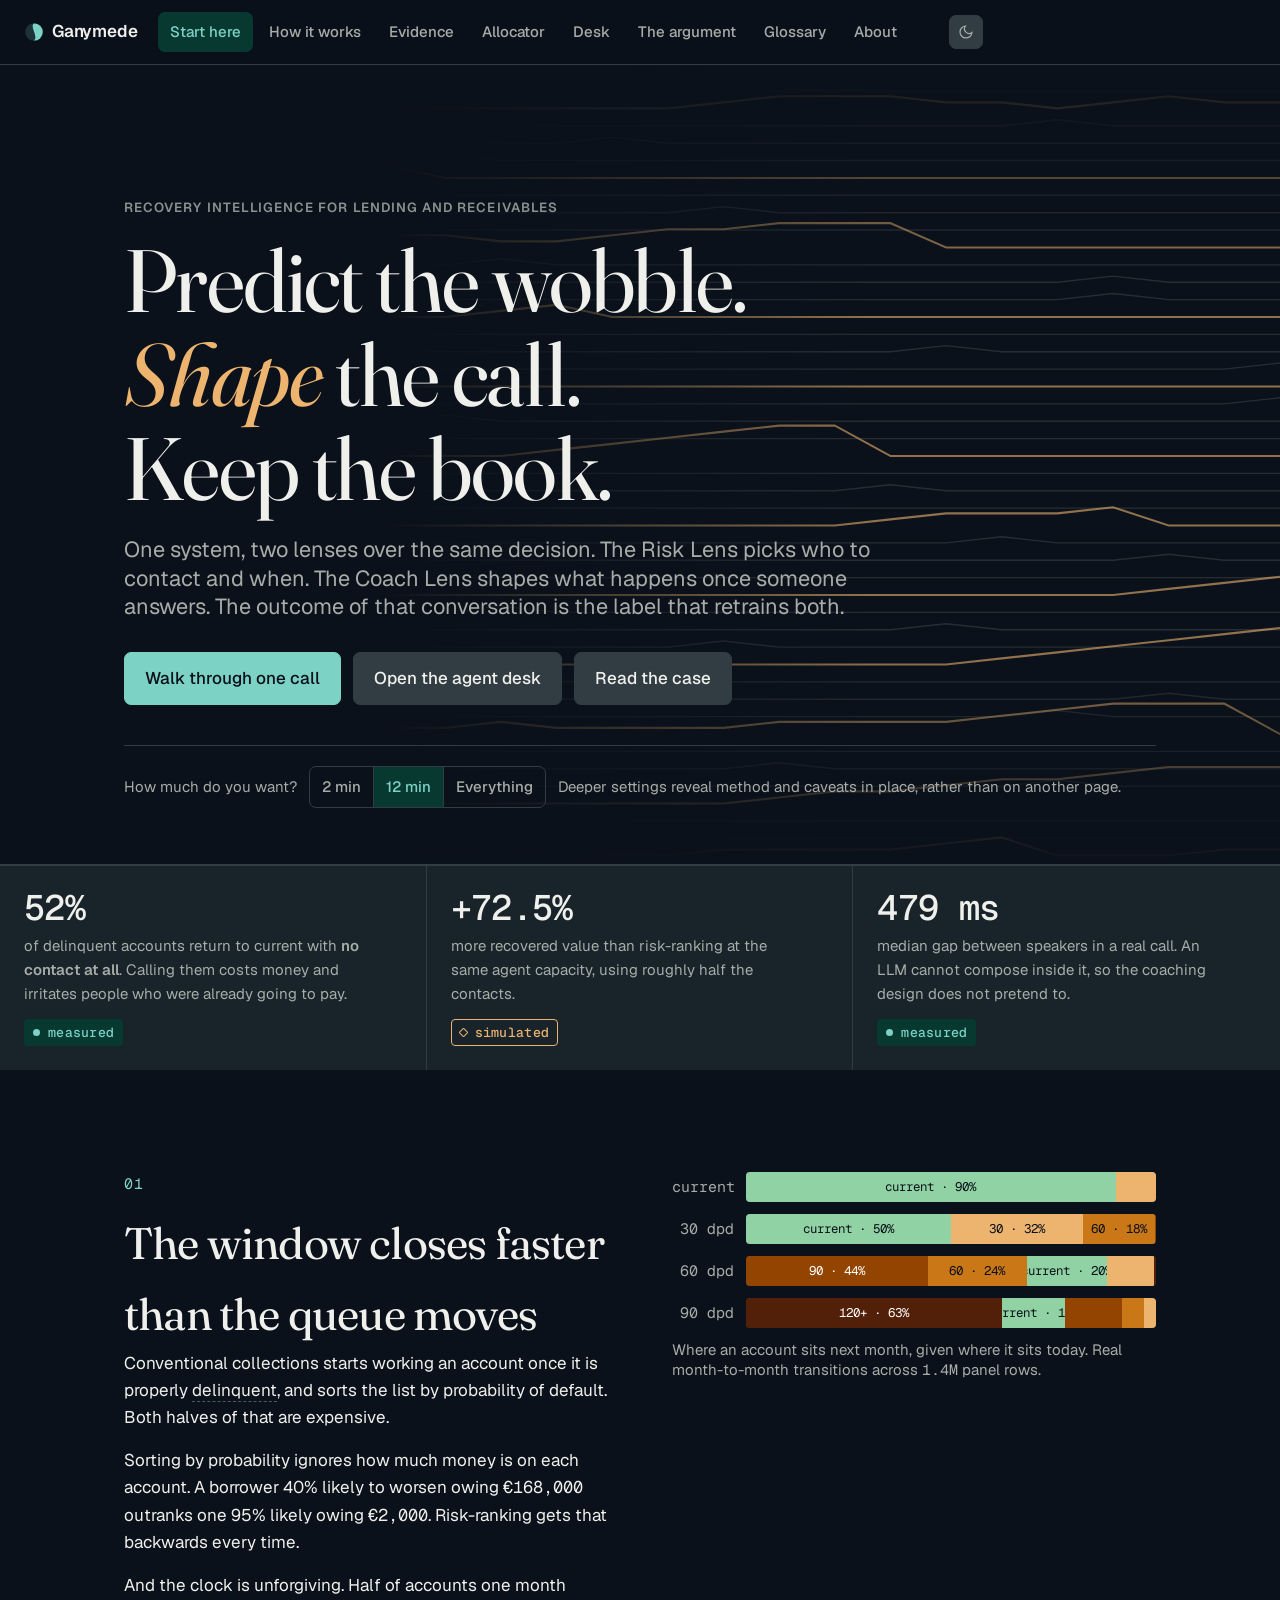
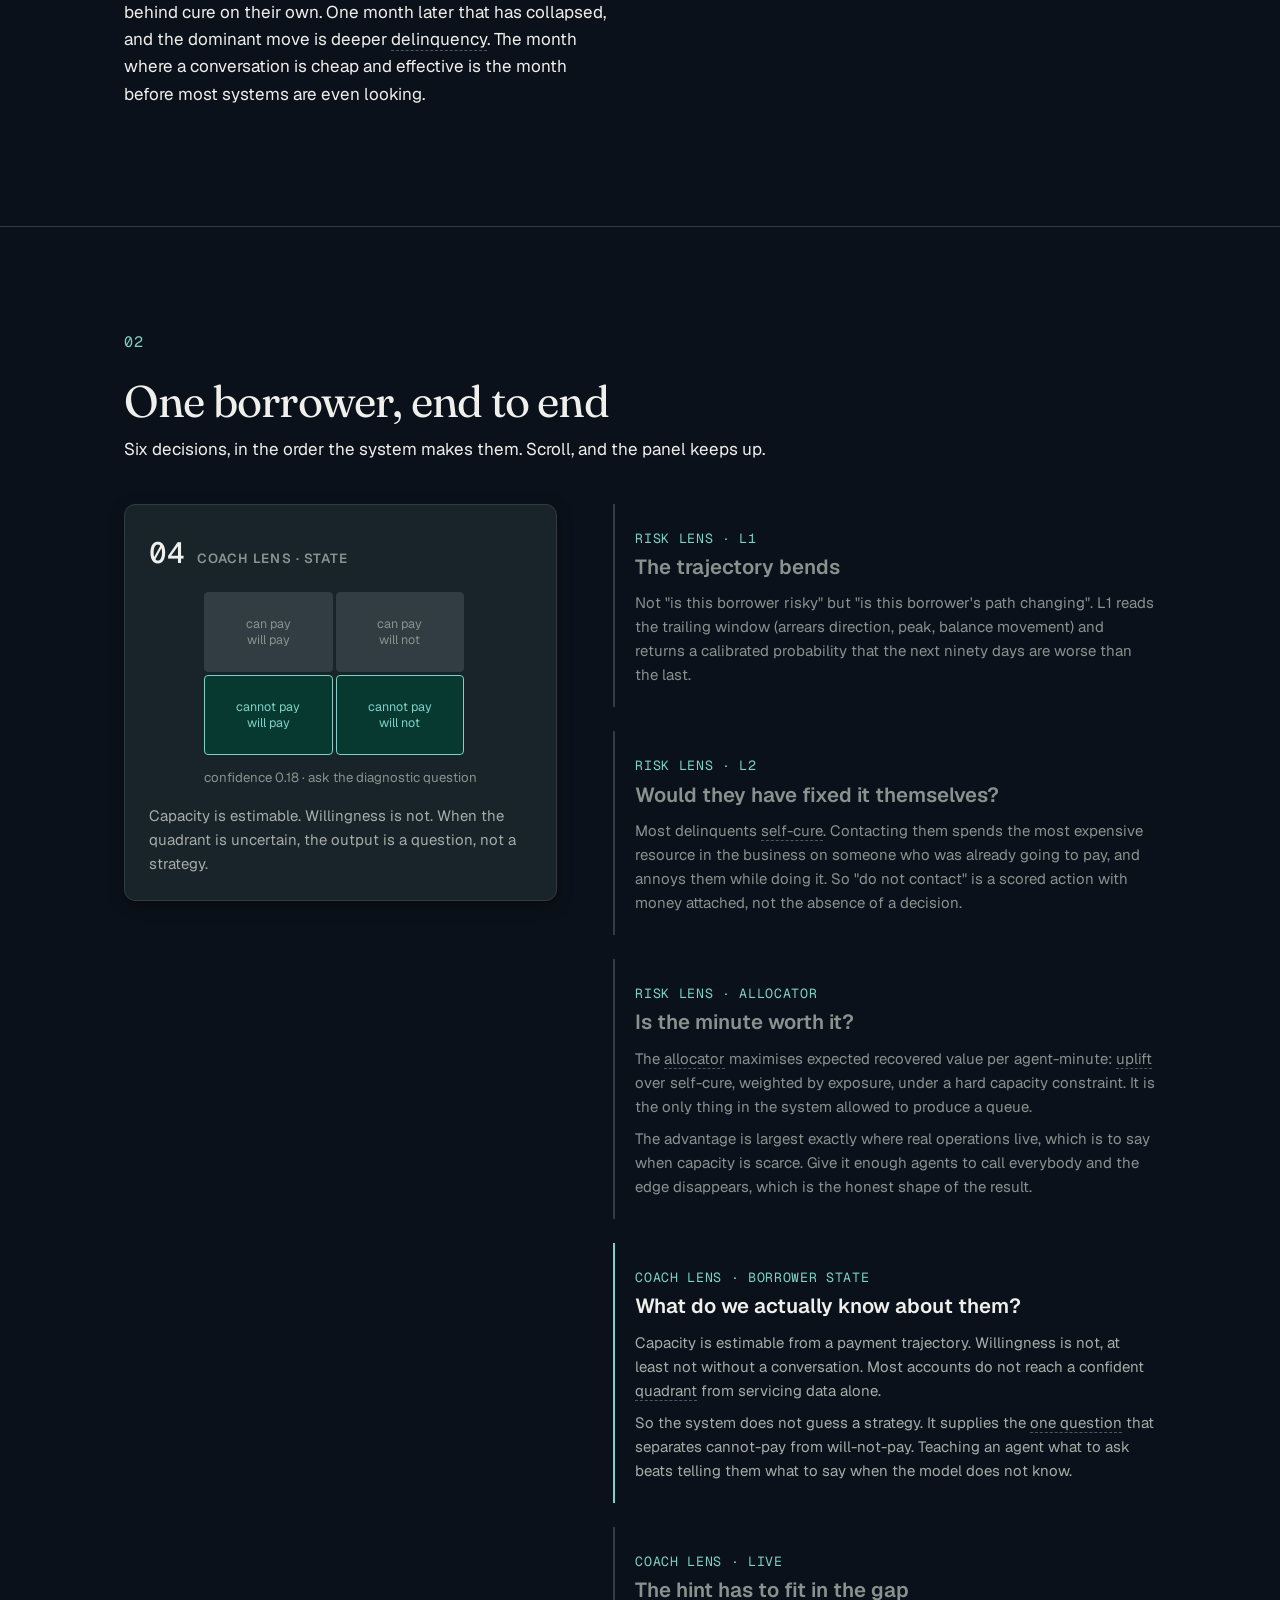
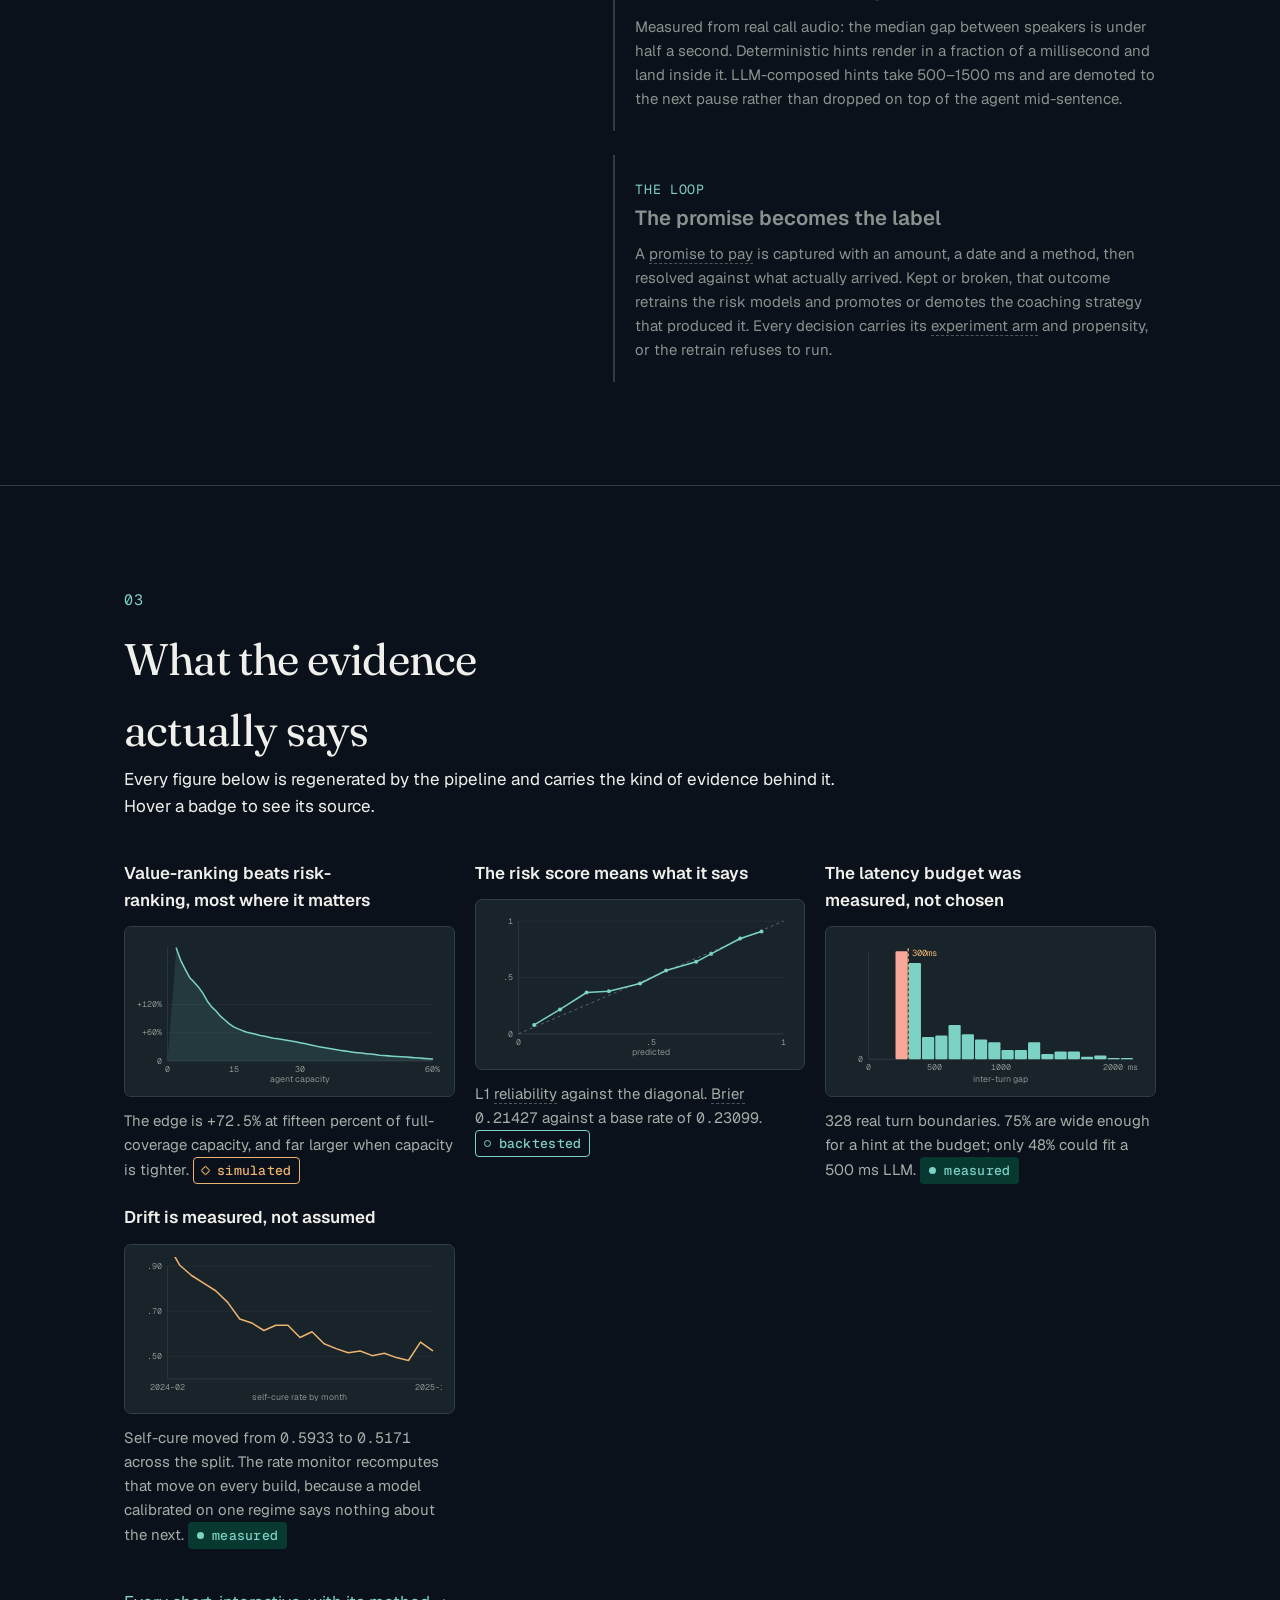
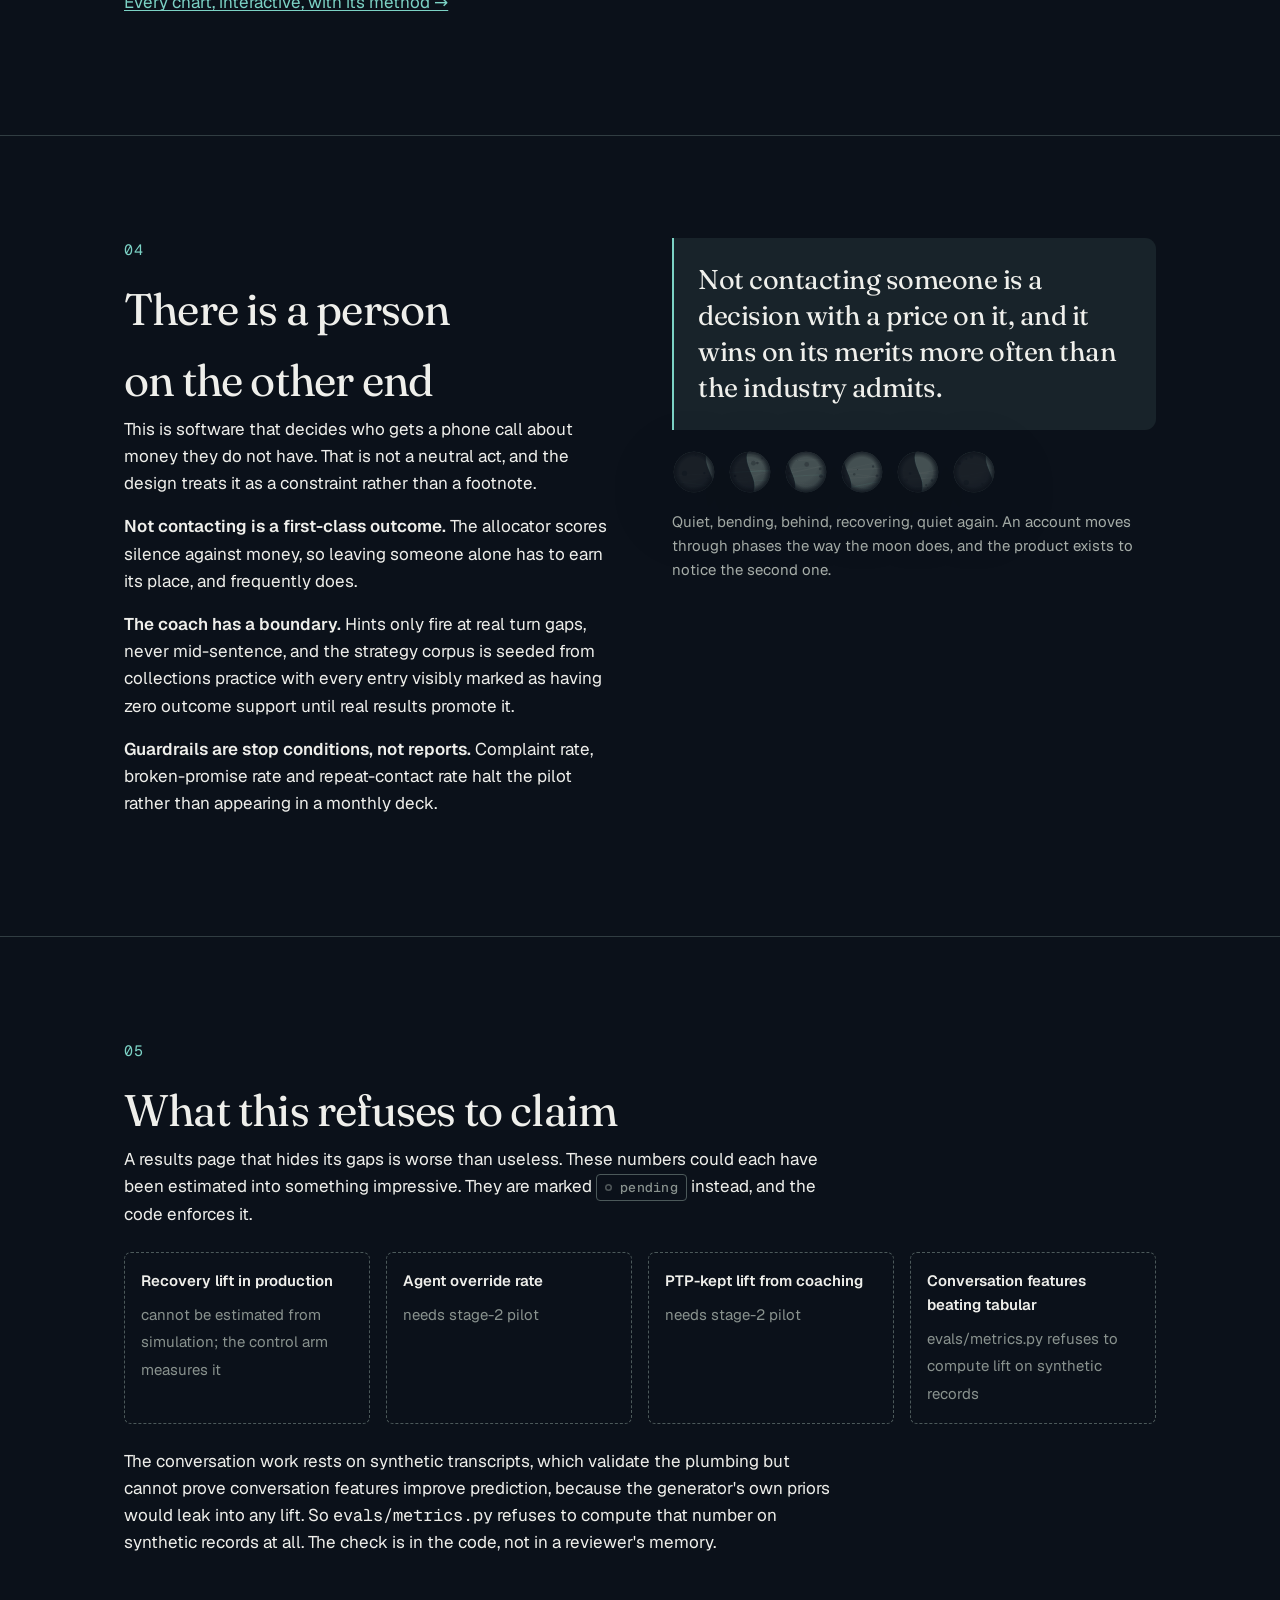
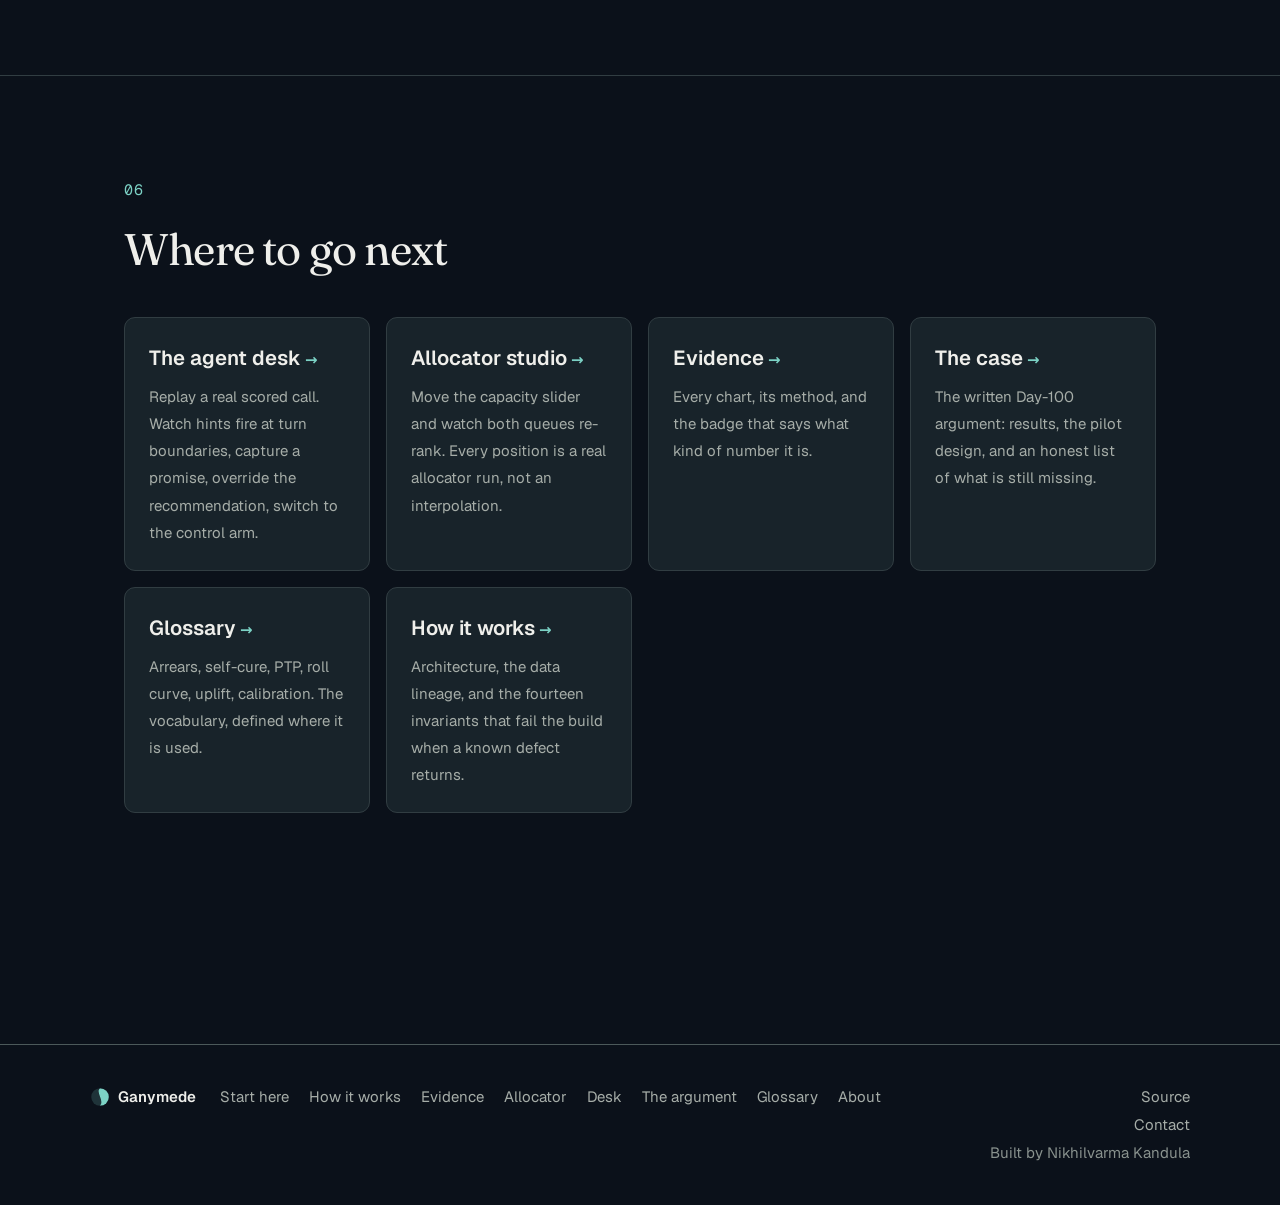
==== commit 8a10099a: "fix(site): close the WCAG AA gaps the audit found (X-01..X-15) Lighthouse mobile accessibility on in" ====
--- a/site/index.html
+++ b/site/index.html
@@ -117,7 +117,7 @@
   .rollbar { display: flex; height: 30px; border-radius: var(--r-1); overflow: hidden; background: var(--surface-2); }
   .rollbar i {
     display: flex; align-items: center; justify-content: center;
-    font-family: var(--font-mono); font-size: var(--fs-micro); font-style: normal; color: #fff;
+    font-family: var(--font-mono); font-size: var(--fs-micro); font-style: normal;
     min-width: 0; overflow: hidden; white-space: nowrap;
   }
 
@@ -127,9 +127,11 @@
   .walk-steps { display: flex; flex-direction: column; gap: var(--s-6); }
   .step {
     border-left: 2px solid var(--line); padding: var(--s-5) 0 var(--s-5) var(--s-5);
-    opacity: .45; transition: opacity var(--dur) var(--ease-out), border-color var(--dur) var(--ease-out);
-  }
-  .step[data-active] { opacity: 1; border-left-color: var(--signal); }
+    color: var(--faint); transition: color var(--dur) var(--ease-out), border-color var(--dur) var(--ease-out);
+  }
+  .step[data-active] { color: var(--text); border-left-color: var(--signal); }
+  /* dimmed by colour, not opacity: faint still clears 4.5:1, a .45 opacity did not */
+  .step:not([data-active]) p { color: var(--faint); }
   .step h3 { font-size: var(--fs-1); font-weight: 600; margin-bottom: var(--s-2); }
   .step .who { font-family: var(--font-mono); font-size: var(--fs--2); color: var(--signal); letter-spacing: .05em; text-transform: uppercase; }
   .step p { margin: var(--s-2) 0 0; font-size: var(--fs--1); color: var(--muted); }
@@ -211,7 +213,7 @@
     Ganymede
   </a>
   <div class="navlinks">
-    <a href="index.html">Start</a>
+    <a href="index.html">Start here</a>
     <a href="system.html">How it works</a>
     <a href="evidence.html">Evidence</a>
     <a href="queue.html">Allocator</a>
@@ -440,13 +442,13 @@
       </div>
 
       <div class="finding">
-        <h3>The models drift, and the monitor catches it</h3>
+        <h3>Drift is measured, not assumed</h3>
         <div class="viz" id="vizDrift"></div>
-        <p>Self-cure rose from
+        <p>Self-cure moved from
           <span class="mono" data-fig="risk:drift.self_cure_train">—</span> to
           <span class="mono" data-fig="risk:drift.self_cure_test" data-fig-badge="off">—</span>
-          across the split. The ranking held; absolute calibration lagged, because no model
-          calibrates to a regime shift it never saw. <span data-badge-slot></span></p>
+          across the split. The rate monitor recomputes that move on every build, because
+          a model calibrated on one regime says nothing about the next. <span data-badge-slot></span></p>
       </div>
     </div>
 
@@ -543,7 +545,7 @@
       <span>Ganymede</span>
     </div>
     <nav class="footnav" aria-label="Footer">
-      <a href="index.html">Start</a>
+      <a href="index.html">Start here</a>
       <a href="system.html">How it works</a>
       <a href="evidence.html">Evidence</a>
       <a href="queue.html">Allocator</a>
@@ -563,7 +565,7 @@
 <script type="module" src="assets/js/site.js"></script>
 <script type="module">
 import { resolveFigures, loadFile } from './assets/js/figures.js';
-import { lineChart, barChart, trajectoryField, loadData, el } from './assets/js/charts.js';
+import { lineChart, barChart, trajectoryField, loadData, loadFailed, el } from './assets/js/charts.js';
 import { phaseStrip } from './assets/js/moon.js';
 
 resolveFigures();
@@ -574,7 +576,7 @@
   trajectoryField(document.getElementById('field'), {
     quiet: t.quiet, bending: t.bending, maxBucket: 6,
   });
-}).catch(() => {});
+}).catch(console.error);
 
 /* ---- roll curve ---- */
 loadData('panel').then(p => {
@@ -582,6 +584,12 @@
   const COLOUR = {
     current: 'var(--kept)', '30': 'var(--risk-30)', '60': 'var(--risk-50)',
     '90': 'var(--risk-70)', '120+': 'var(--risk-90)',
+  };
+  // Label colour per fill. --ground on --kept holds 4.5:1 in both themes
+  // (gen_palette gates kept on ground); risk cells use their --on-risk pair.
+  const LABEL = {
+    current: 'var(--ground)', '30': 'var(--on-risk-30)', '60': 'var(--on-risk-50)',
+    '90': 'var(--on-risk-70)', '120+': 'var(--on-risk-90)',
   };
   const rows = ['current', '30', '60', '90'];
   node.replaceChildren(...rows.map(from => {
@@ -592,6 +600,7 @@
       const i = document.createElement('i');
       i.style.flex = t.rate;
       i.style.background = COLOUR[t.to];
+      i.style.color = LABEL[t.to];
       i.title = `${from} → ${t.to}: ${(t.rate * 100).toFixed(1)}% (${t.n.toLocaleString('en-GB')} months)`;
       if (t.rate > 0.14) i.textContent = `${t.to} · ${Math.round(t.rate * 100)}%`;
       bar.appendChild(i);
@@ -602,7 +611,7 @@
     row.appendChild(bar);
     return row;
   }));
-}).catch(() => {});
+}).catch(loadFailed('roll'));
 
 /* ---- finding charts ---- */
 loadData('allocator').then(a => {
@@ -615,7 +624,7 @@
     yTicks: [{ v: 0, label: '0' }, { v: 60, label: '+60%' }, { v: 120, label: '+120%' }],
     xLabel: 'agent capacity', title: 'Recovered-value lift by capacity',
   });
-}).catch(() => {});
+}).catch(loadFailed('vizFrontier'));
 
 loadData('risk').then(r => {
   const rel = r.models.L1_trajectory.reliability;
@@ -637,7 +646,7 @@
     yTicks: [{ v: 0.5, label: '.50' }, { v: 0.7, label: '.70' }, { v: 0.9, label: '.90' }],
     xLabel: 'self-cure rate by month', title: 'Self-cure drift',
   });
-}).catch(() => {});
+}).catch(loadFailed('vizDrift'));
 
 loadData('audio').then(a => {
   const bars = a.histogram.filter(b => b.hi !== null);
@@ -653,7 +662,7 @@
     xTicks: [{ i: 0, label: '0' }, { i: 5, label: '500' }, { i: 10, label: '1000' }, { i: 19, label: '2000 ms' }],
     xLabel: 'inter-turn gap', title: 'Inter-turn gap distribution',
   });
-}).catch(() => {});
+}).catch(loadFailed('vizGaps'));
 
 /* ---- pending ---- */
 loadFile('metrics').then(m => {
@@ -665,7 +674,7 @@
     d.querySelector('span').textContent = r.note || r.source;
     return d;
   }));
-}).catch(() => {});
+}).catch(loadFailed('pending'));
 
 /* ---- walkthrough ---- */
 const STAGES = [
@@ -694,12 +703,15 @@
         <b class="mono" style="font-size:28px">81</b>
         <div class="eyebrow" style="font-size: var(--fs-micro)">p(worsen)</div></div></div>`;
   },
-  selfcure: () => {
+  // The share is the L2 base rate from risk.json, filled in by setStage. It
+  // used to be a literal 72, which went stale when the label fix moved it.
+  selfcure: (rate = null) => {
+    const n = rate === null ? 0 : Math.round(rate * 100);
     const cells = Array.from({ length: 100 }, (_, i) =>
-      `<i style="display:block;width:9px;height:9px;border-radius:2px;background:${i < 72 ? 'var(--kept)' : 'var(--predict)'};opacity:${i < 72 ? .55 : 1}"></i>`).join('');
+      `<i style="display:block;width:9px;height:9px;border-radius:2px;background:${i < n ? 'var(--kept)' : 'var(--predict)'};opacity:${i < n ? .55 : 1}"></i>`).join('');
     return `<div><div style="display:grid;grid-template-columns:repeat(20,9px);gap:3px">${cells}</div>
       <p style="margin:12px 0 0;font-size: var(--fs--2);color:var(--faint);font-family:var(--font-mono)">
-      72 of 100 cure without contact</p></div>`;
+      ${rate === null ? '—' : `${n} of 100`} cure without contact</p></div>`;
   },
   frontier: () => '<div id="miniFrontier" style="width:100%"></div>',
   quad: () => `<div><div class="quad">
@@ -728,6 +740,12 @@
   stageLens.textContent = s.lens;
   stageBody.textContent = s.body;
   stageVis.innerHTML = VIS[s.vis]();
+  if (s.vis === 'selfcure') {
+    loadFile('risk').then(r => {
+      if (STAGES[+stageNum.textContent - 1] !== s) return;   // user scrolled on
+      stageVis.innerHTML = VIS.selfcure(r.models.L2_selfcure.base_rate.value);
+    }).catch(loadFailed('stageVis'));
+  }
   if (s.vis === 'frontier') {
     loadData('allocator').then(a => {
       const node = document.getElementById('miniFrontier');
@@ -741,7 +759,7 @@
         xTicks: [{ v: 2, label: '2%' }, { v: 30, label: '30%' }, { v: 60, label: '60%' }],
         yTicks: [], xLabel: 'recovered value vs capacity',
       });
-    }).catch(() => {});
+    }).catch(loadFailed('miniFrontier'));
   }
 }
 setStage(0);
--- a/site/assets/tokens.css
+++ b/site/assets/tokens.css
@@ -60,7 +60,7 @@
   --slate-300:#c4c7c2;
   --slate-400:#a6ada8;
   --slate-500:#89928e;
-  --slate-600:#6b7675;
+  --slate-600:#636f6d;
   --slate-700:#4c595a;
   --slate-800:#313d42;
   --slate-900:#18232a;
@@ -79,6 +79,18 @@
   --risk-80:#723207;
   --risk-90:#522008;
   --risk-100:#3c1407;
+  /* label colour on each risk cell, picked for contrast */
+  --on-risk-0:#0b111a;
+  --on-risk-10:#0b111a;
+  --on-risk-20:#0b111a;
+  --on-risk-30:#0b111a;
+  --on-risk-40:#0b111a;
+  --on-risk-50:#0b111a;
+  --on-risk-60:#ffffff;
+  --on-risk-70:#ffffff;
+  --on-risk-80:#ffffff;
+  --on-risk-90:#ffffff;
+  --on-risk-100:#ffffff;
 
   /* ---- type ------------------------------------------------------------
      Fraunces carries the argument, Geist carries the readout. The contrast
@@ -138,6 +150,7 @@
   --broken:#f9a79a;
   --broken-quiet:#511f1d;
   --focus:#4cbcac;
+  --field:#636f6d;
   --shadow-1:0 1px 2px rgba(0,0,0,.45);
   --shadow-2:0 1px 2px rgba(0,0,0,.4),0 4px 16px rgba(0,0,0,.32);
   --shadow-3:0 2px 6px rgba(0,0,0,.45),0 16px 40px rgba(0,0,0,.42);
@@ -154,10 +167,10 @@
   --line-strong:#a6ada8;
   --text:#18232a;
   --muted:#4c595a;
-  --faint:#6b7675;
+  --faint:#636f6d;
   --signal:#006e60;
   --signal-strong:#075348;
-  --signal-quiet:#a9e5dc;
+  --signal-quiet:#d1f3ee;
   --on-signal:#f8f7f4;
   --predict:#723207;
   --predict-quiet:#f4d19f;
@@ -166,6 +179,7 @@
   --broken:#953f39;
   --broken-quiet:#ffc6bb;
   --focus:#008a7a;
+  --field:#636f6d;
   --shadow-1:0 1px 2px rgba(20,26,40,.06);
   --shadow-2:0 1px 2px rgba(20,26,40,.06),0 2px 8px rgba(20,26,40,.05);
   --shadow-3:0 2px 4px rgba(20,26,40,.06),0 12px 32px rgba(20,26,40,.10);
--- a/site/assets/base.css
+++ b/site/assets/base.css
@@ -45,6 +45,15 @@
   border-radius: var(--r-1);
 }
 :focus:not(:focus-visible) { outline: none; }
+
+/* Field boundaries use --field, which gen_palette gates at 3:1 (WCAG 1.4.11).
+   --line, which pages used, sat near 1.7:1. */
+input:not([type="range"]):not([type="checkbox"]):not([type="radio"]), select, textarea {
+  border-color: var(--field);
+}
+
+/* The moon is drawn after a deferred module runs; reserve its square first. */
+#moon { aspect-ratio: 1; }
 
 .skip {
   position: absolute; left: var(--s-3); top: calc(-1 * var(--s-12)); z-index: 100;
--- a/site/assets/components.css
+++ b/site/assets/components.css
@@ -62,7 +62,16 @@
 .btn-primary { background: var(--signal); color: var(--on-signal); border-color: var(--signal); }
 .btn-primary:hover { background: var(--signal-strong); border-color: var(--signal-strong); }
 .btn-danger { background: transparent; border-color: var(--broken); color: var(--broken); }
+.btn-danger:hover { background: var(--broken-quiet); }
+
+/* ---- a figure whose data did not arrive ---------------------------------- */
+.load-error {
+  margin: 0; padding: var(--s-4); border: 1px dashed var(--line-strong); border-radius: var(--r-2);
+  color: var(--muted); font-size: var(--fs--1);
+}
 .btn[disabled] { opacity: .45; cursor: not-allowed; }
+/* A press reads as a press. One pixel, no transition, so reduced motion is moot. */
+.btn:active:not([disabled]), .seg button:active:not([disabled]), .themebtn:active { transform: translateY(1px); }
 
 /* ---- segmented control (experiment arm, depth switcher, speed) ---------- */
 .seg { display: inline-flex; border: 1px solid var(--line); border-radius: var(--r-2); overflow: hidden; }
@@ -74,6 +83,10 @@
 .seg button + button { border-left: 1px solid var(--line); }
 .seg button:hover { color: var(--text); }
 .seg button[aria-pressed="true"] { background: var(--signal-quiet); color: var(--signal); }
+.seg button[disabled] { color: var(--faint); cursor: not-allowed; }
+/* .seg clips its children for the rounded corners, which clipped the outer
+   focus ring too. Draw it inside instead. */
+.seg button:focus-visible { outline-offset: -3px; border-radius: 0; }
 
 /* ---- glossary term ----------------------------------------------------- */
 .term {
@@ -138,6 +151,7 @@
   border-radius: var(--r-2); padding: var(--s-2); display: inline-flex;
 }
 .themebtn svg { width: 16px; height: 16px; }
+.themebtn:hover { color: var(--text); border-color: var(--line-strong); }
 
 .navtoggle { display: none; }
 
